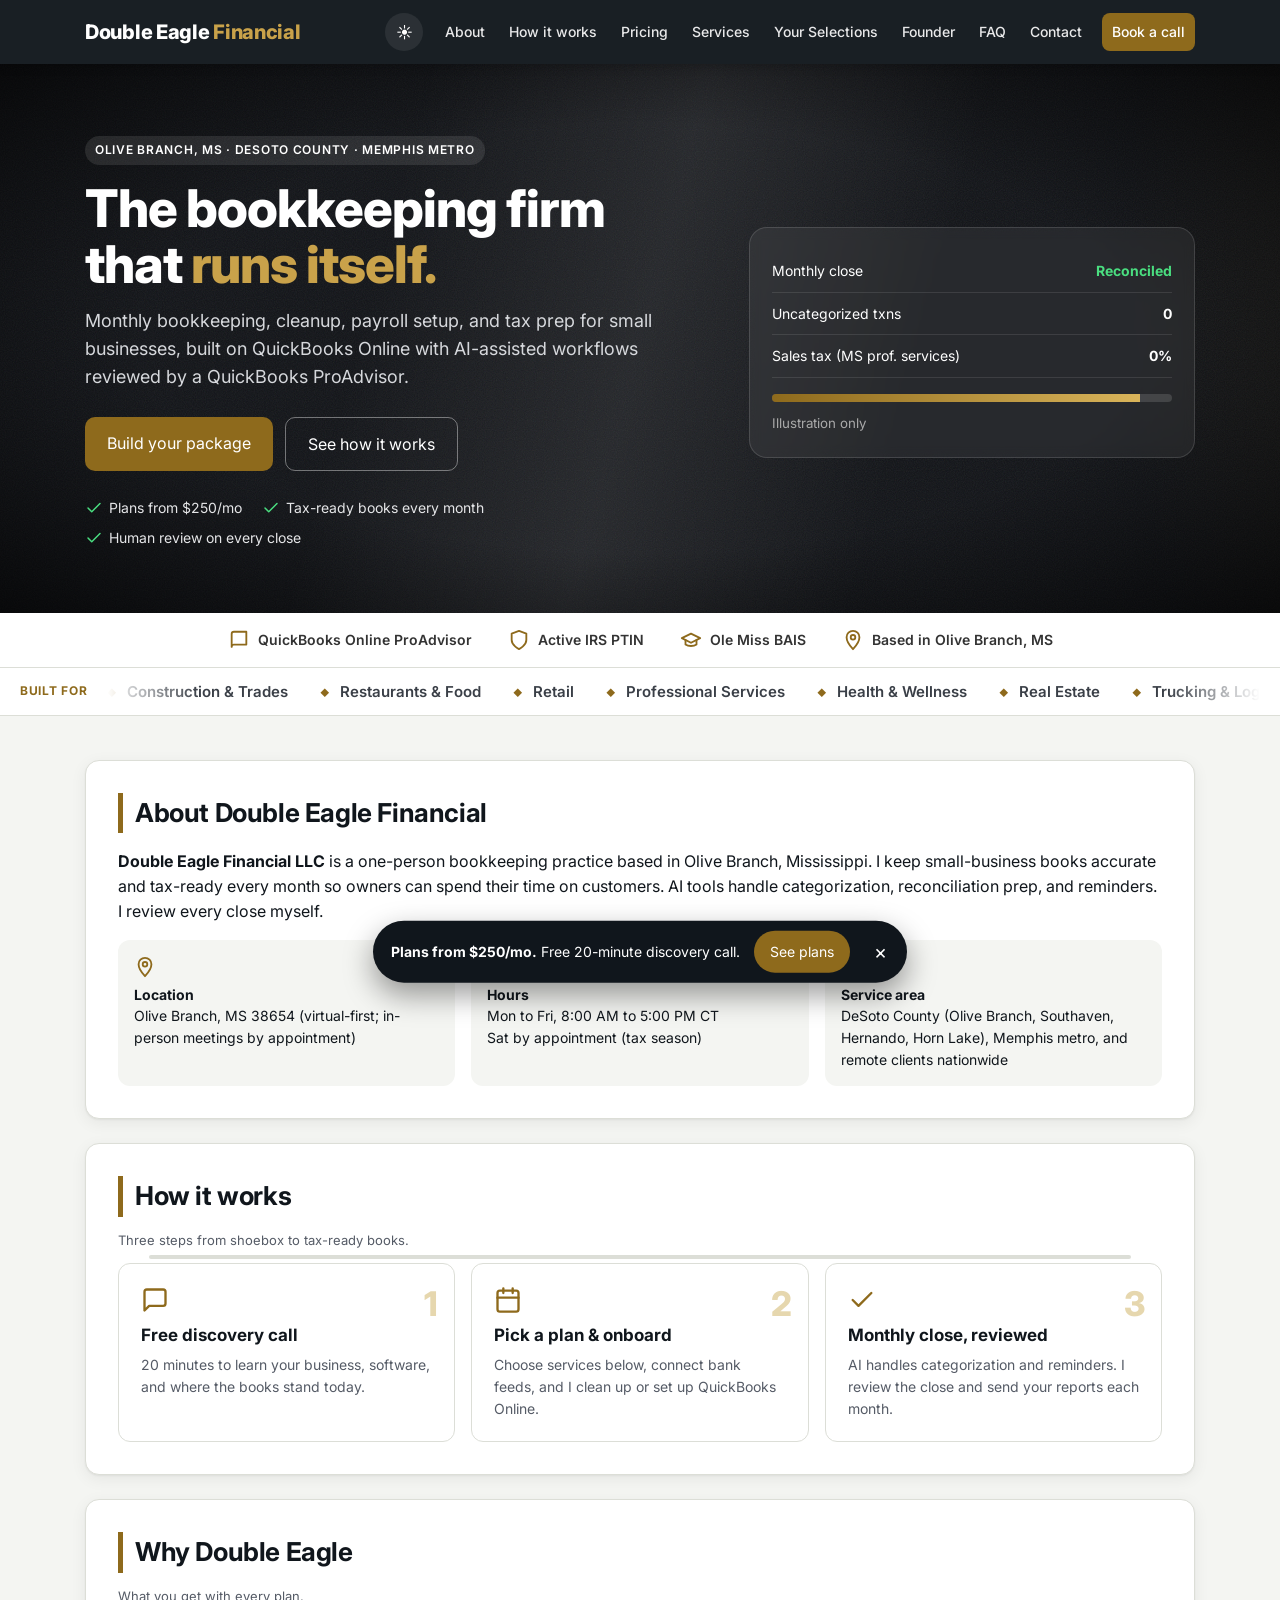
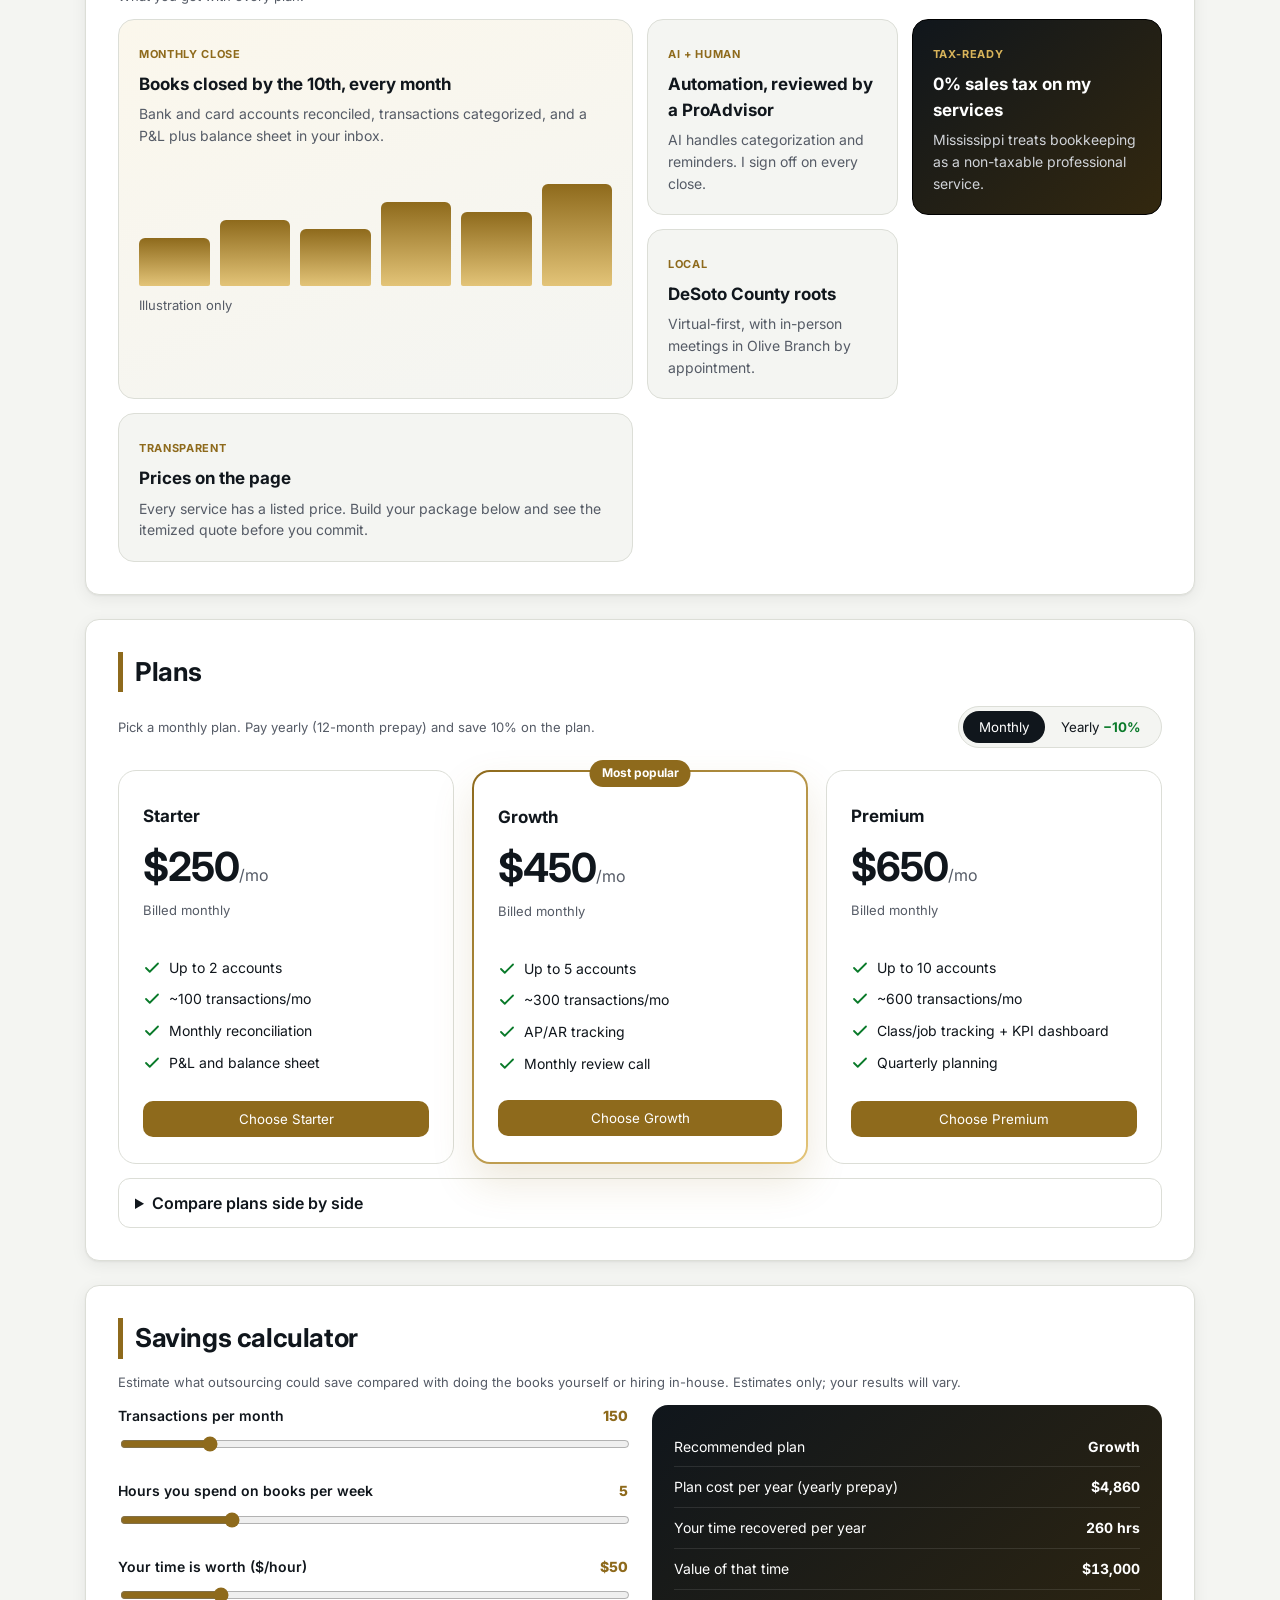
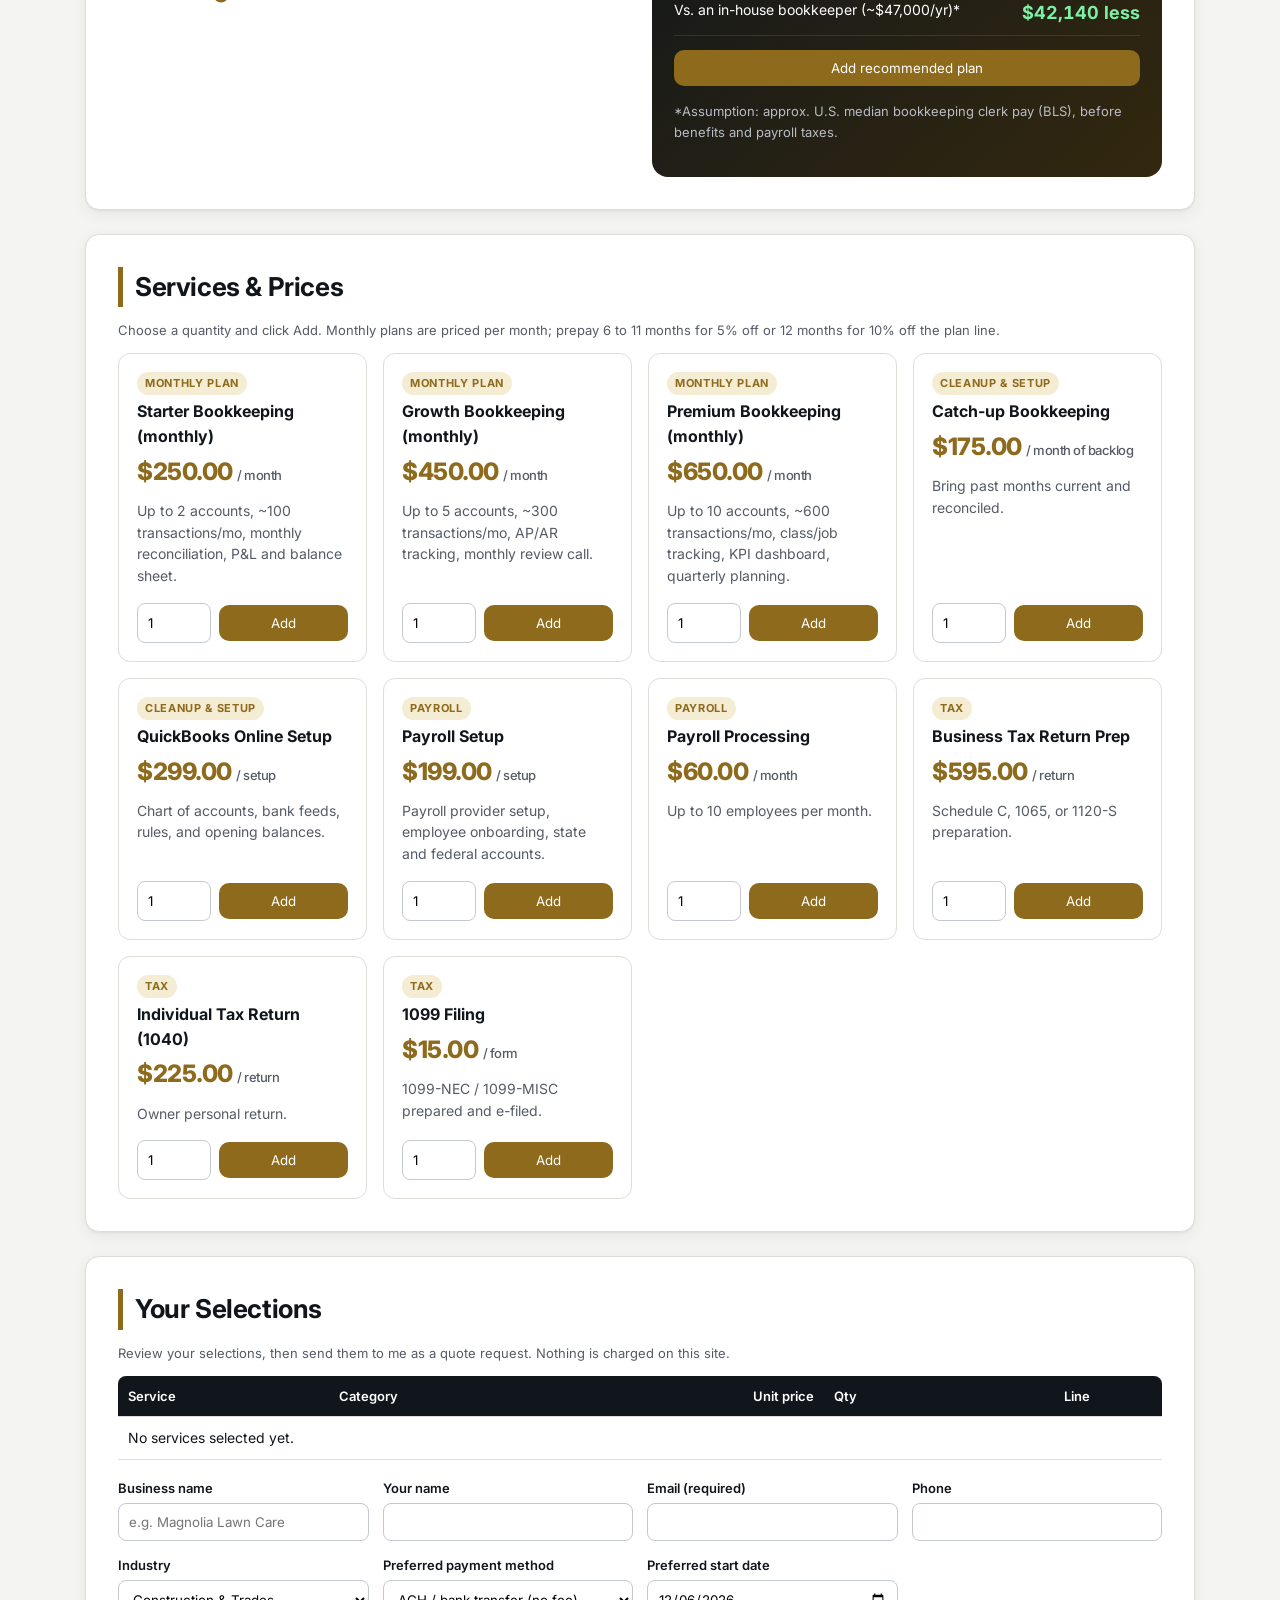
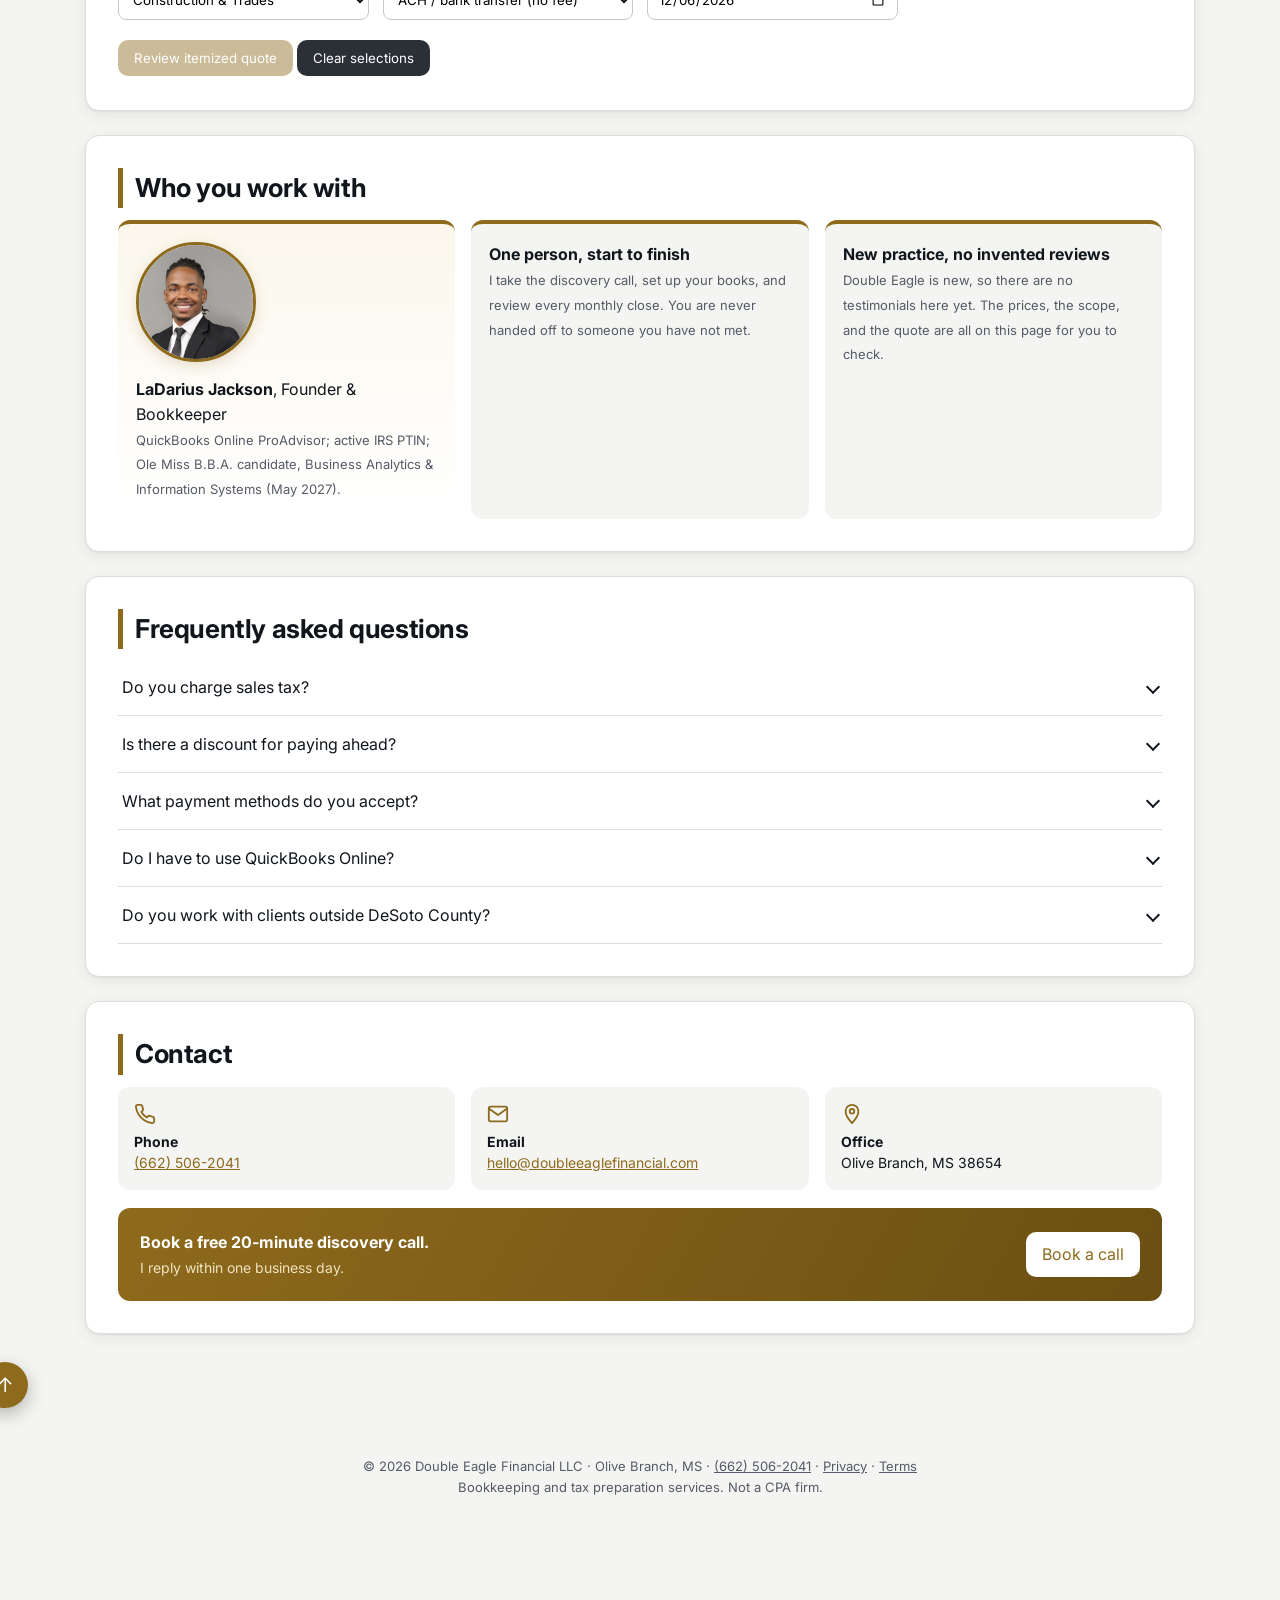
==== index.html @ b5a6912f "Replace homepage with the class-project design, made production-ready Uses the layout, graphics and " ====
<!DOCTYPE html><html lang="en"><head><meta charset="utf-8"><meta name="viewport" content="width=device-width,initial-scale=1">
<title>Double Eagle Financial LLC | Bookkeeping in Olive Branch, MS</title>
<meta name="description" content="Monthly bookkeeping, cleanup, payroll setup, and tax prep for small businesses in DeSoto County and the Memphis metro. Built on QuickBooks Online, reviewed by a ProAdvisor.">
<meta name="theme-color" content="#10161C">
<link rel="canonical" href="https://www.doubleeaglefinancial.com/">
<meta name="robots" content="index, follow">
<meta property="og:type" content="website"><meta property="og:title" content="Double Eagle Financial LLC | Bookkeeping that runs itself">
<meta property="og:description" content="Bookkeeping, cleanup, payroll setup, and tax prep for small businesses in Olive Branch, MS and the Memphis metro.">
<meta property="og:site_name" content="Double Eagle Financial"><meta property="og:url" content="https://www.doubleeaglefinancial.com/"><meta property="og:image" content="https://www.doubleeaglefinancial.com/assets/img/og-card.svg">
<meta name="twitter:card" content="summary">
<link rel="icon" type="image/svg+xml" href="/assets/img/favicon.svg">
<link rel="preconnect" href="https://fonts.googleapis.com"><link rel="preconnect" href="https://fonts.gstatic.com" crossorigin>
<link href="https://fonts.googleapis.com/css2?family=Inter:wght@400;500;600;700;800&display=swap" rel="stylesheet">
<link rel="stylesheet" href="style.css"><script>try{if(localStorage.getItem("def-theme")==="dark")document.documentElement.dataset.theme="dark"}catch(e){}</script><script src="fx.js"></script>
<script type="application/ld+json">
{"@context":"https://schema.org","@type":"AccountingService","name":"Double Eagle Financial LLC",
"description":"Monthly bookkeeping, cleanup, payroll setup, and tax prep for small businesses in DeSoto County and the Memphis metro.",
"url":"https://www.doubleeaglefinancial.com/","email":"hello@doubleeaglefinancial.com","telephone":"+1-662-506-2041",
"founder":{"@type":"Person","name":"LaDarius Jackson"},
"address":{"@type":"PostalAddress","addressLocality":"Olive Branch","addressRegion":"MS","postalCode":"38654","addressCountry":"US"},
"areaServed":["DeSoto County, MS","Memphis metropolitan area","United States"],
"openingHours":"Mo-Fr 08:00-17:00","priceRange":"$250 to $650 per month"}
</script></head><body>
<a class="skip" href="#main">Skip to content</a>
<header class="site"><div class="wrap hbar"><a class="logo" href="#top">Double Eagle <span>Financial</span></a>
<button class="burger" id="navToggle" aria-label="Open menu" aria-expanded="false" aria-controls="siteNav"><span></span><span></span><span></span></button>
<button class="theme-tg" id="themeToggle" aria-label="Toggle dark mode" title="Toggle dark mode"><span class="sun">☀</span><span class="moon">☾</span></button><nav id="siteNav" aria-label="Main"><a href="#about">About</a><a href="#how">How it works</a><a href="#pricing">Pricing</a><a href="#services">Services</a><a href="#cart">Your Selections</a><a href="#team">Founder</a><a href="#faq">FAQ</a><a href="#contact">Contact</a><a href="https://calendly.com/double-eagle-financial/profit-leak-audit-call" target="_blank" rel="noopener" class="nav-cta">Book a call</a></nav></div></header>
<div class="hero" id="top"><div class="wrap hero-in"><div><span class="eyebrow">Olive Branch, MS · DeSoto County · Memphis metro</span><h1>The bookkeeping firm that <em>runs itself.</em></h1><p>Monthly bookkeeping, cleanup, payroll setup, and tax prep for small businesses, built on QuickBooks Online with AI-assisted workflows reviewed by a QuickBooks ProAdvisor.</p>
<div class="cta-row"><a class="btn btn-lg" href="#services">Build your package</a><a class="btn btn-ghost btn-lg" href="#how">See how it works</a></div>
<ul class="hero-points"><li><svg class="ic" viewBox="0 0 24 24" aria-hidden="true" fill="none" stroke="currentColor" stroke-width="2" stroke-linecap="round" stroke-linejoin="round"><path d="M20 6 9 17l-5-5"/></svg>Plans from $250/mo</li><li><svg class="ic" viewBox="0 0 24 24" aria-hidden="true" fill="none" stroke="currentColor" stroke-width="2" stroke-linecap="round" stroke-linejoin="round"><path d="M20 6 9 17l-5-5"/></svg>Tax-ready books every month</li><li><svg class="ic" viewBox="0 0 24 24" aria-hidden="true" fill="none" stroke="currentColor" stroke-width="2" stroke-linecap="round" stroke-linejoin="round"><path d="M20 6 9 17l-5-5"/></svg>Human review on every close</li></ul></div>
<div class="hero-card" aria-hidden="true"><div class="hc-row"><span>Monthly close</span><b class="okc">Reconciled</b></div><div class="hc-row"><span>Uncategorized txns</span><b>0</b></div><div class="hc-row"><span>Sales tax (MS prof. services)</span><b>0%</b></div><div class="hc-bar"><i></i></div><small>Illustration only</small></div></div></div>
<div class="trust"><div class="wrap trust-in"><span><svg class="ic" viewBox="0 0 24 24" aria-hidden="true" fill="none" stroke="currentColor" stroke-width="2" stroke-linecap="round" stroke-linejoin="round"><path d="M4 19.5A2.5 2.5 0 0 1 6.5 17H20V3H6.5A2.5 2.5 0 0 0 4 5.5z"/></svg>QuickBooks Online ProAdvisor</span><span><svg class="ic" viewBox="0 0 24 24" aria-hidden="true" fill="none" stroke="currentColor" stroke-width="2" stroke-linecap="round" stroke-linejoin="round"><path d="M12 22s8-4 8-10V5l-8-3-8 3v7c0 6 8 10 8 10z"/></svg>Active IRS PTIN</span><span><svg class="ic" viewBox="0 0 24 24" aria-hidden="true" fill="none" stroke="currentColor" stroke-width="2" stroke-linecap="round" stroke-linejoin="round"><path d="M22 10 12 5 2 10l10 5 10-5z"/><path d="M6 12v5c3 2 9 2 12 0v-5"/></svg>Ole Miss BAIS</span><span><svg class="ic" viewBox="0 0 24 24" aria-hidden="true" fill="none" stroke="currentColor" stroke-width="2" stroke-linecap="round" stroke-linejoin="round"><path d="M12 22s7-7.4 7-13a7 7 0 0 0-14 0c0 5.6 7 13 7 13z"/><circle cx="12" cy="9" r="2.5"/></svg>Based in Olive Branch, MS</span></div></div>
<div class="marquee" aria-label="Industries I work with"><div class="mq-label">Built for</div><div class="mq-track"><div class="mq-row"><span>Construction &amp; Trades</span><span>Restaurants &amp; Food</span><span>Retail</span><span>Professional Services</span><span>Health &amp; Wellness</span><span>Real Estate</span><span>Trucking &amp; Logistics</span><span>Lawn &amp; Landscaping</span><span>Salons &amp; Barbers</span><span>Auto Repair</span><span>Churches &amp; Nonprofits</span><span>E-commerce</span></div><div class="mq-row" aria-hidden="true"><span>Construction &amp; Trades</span><span>Restaurants &amp; Food</span><span>Retail</span><span>Professional Services</span><span>Health &amp; Wellness</span><span>Real Estate</span><span>Trucking &amp; Logistics</span><span>Lawn &amp; Landscaping</span><span>Salons &amp; Barbers</span><span>Auto Repair</span><span>Churches &amp; Nonprofits</span><span>E-commerce</span></div></div></div>
<main id="main">
<section id="about"><h2>About Double Eagle Financial</h2>
<p><b>Double Eagle Financial LLC</b> is a one-person bookkeeping practice based in Olive Branch, Mississippi. I keep small-business books accurate and tax-ready every month so owners can spend their time on customers. AI tools handle categorization, reconciliation prep, and reminders. I review every close myself.</p>
<div class="grid"><div class="info"><svg class="ic" viewBox="0 0 24 24" aria-hidden="true" fill="none" stroke="currentColor" stroke-width="2" stroke-linecap="round" stroke-linejoin="round"><path d="M12 22s7-7.4 7-13a7 7 0 0 0-14 0c0 5.6 7 13 7 13z"/><circle cx="12" cy="9" r="2.5"/></svg><b>Location</b><br>Olive Branch, MS 38654 (virtual-first; in-person meetings by appointment)</div><div class="info"><svg class="ic" viewBox="0 0 24 24" aria-hidden="true" fill="none" stroke="currentColor" stroke-width="2" stroke-linecap="round" stroke-linejoin="round"><circle cx="12" cy="12" r="9"/><path d="M12 7v5l3 2"/></svg><b>Hours</b><br>Mon to Fri, 8:00 AM to 5:00 PM CT<br>Sat by appointment (tax season)</div><div class="info"><svg class="ic" viewBox="0 0 24 24" aria-hidden="true" fill="none" stroke="currentColor" stroke-width="2" stroke-linecap="round" stroke-linejoin="round"><path d="M9 4 3 6v14l6-2 6 2 6-2V4l-6 2z"/><path d="M9 4v14M15 6v14"/></svg><b>Service area</b><br>DeSoto County (Olive Branch, Southaven, Hernando, Horn Lake), Memphis metro, and remote clients nationwide</div></div></section>
<section id="how"><h2>How it works</h2><p class="note">Three steps from shoebox to tax-ready books.</p><div class="steps timeline"><div class="tl-line" aria-hidden="true"><i></i></div>
<div class="step"><span class="num">1</span><svg class="ic" viewBox="0 0 24 24" aria-hidden="true" fill="none" stroke="currentColor" stroke-width="2" stroke-linecap="round" stroke-linejoin="round"><path d="M21 15a2 2 0 0 1-2 2H7l-4 4V5a2 2 0 0 1 2-2h14a2 2 0 0 1 2 2z"/></svg><h3>Free discovery call</h3><p>20 minutes to learn your business, software, and where the books stand today.</p></div>
<div class="step"><span class="num">2</span><svg class="ic" viewBox="0 0 24 24" aria-hidden="true" fill="none" stroke="currentColor" stroke-width="2" stroke-linecap="round" stroke-linejoin="round"><rect x="3" y="4" width="18" height="18" rx="2"/><path d="M16 2v4M8 2v4M3 10h18"/></svg><h3>Pick a plan &amp; onboard</h3><p>Choose services below, connect bank feeds, and I clean up or set up QuickBooks Online.</p></div>
<div class="step"><span class="num">3</span><svg class="ic" viewBox="0 0 24 24" aria-hidden="true" fill="none" stroke="currentColor" stroke-width="2" stroke-linecap="round" stroke-linejoin="round"><path d="M20 6 9 17l-5-5"/></svg><h3>Monthly close, reviewed</h3><p>AI handles categorization and reminders. I review the close and send your reports each month.</p></div></div></section>
<section id="why"><h2>Why Double Eagle</h2><p class="note">What you get with every plan.</p><div class="bento">
<div class="bx bx-big"><span class="bx-k">Monthly close</span><h3>Books closed by the 10th, every month</h3><p>Bank and card accounts reconciled, transactions categorized, and a P&amp;L plus balance sheet in your inbox.</p><div class="mini-chart" aria-hidden="true"><i style="--h:40%"></i><i style="--h:55%"></i><i style="--h:48%"></i><i style="--h:70%"></i><i style="--h:62%"></i><i style="--h:85%"></i></div><small class="note">Illustration only</small></div>
<div class="bx"><span class="bx-k">AI + human</span><h3>Automation, reviewed by a ProAdvisor</h3><p>AI handles categorization and reminders. I sign off on every close.</p></div>
<div class="bx bx-dark"><span class="bx-k">Tax-ready</span><h3>0% sales tax on my services</h3><p>Mississippi treats bookkeeping as a non-taxable professional service.</p></div>
<div class="bx"><span class="bx-k">Local</span><h3>DeSoto County roots</h3><p>Virtual-first, with in-person meetings in Olive Branch by appointment.</p></div>
<div class="bx bx-wide"><span class="bx-k">Transparent</span><h3>Prices on the page</h3><p>Every service has a listed price. Build your package below and see the itemized quote before you commit.</p></div></div></section>
<section id="pricing"><h2>Plans</h2><div class="pr-head"><p class="note">Pick a monthly plan. Pay yearly (12-month prepay) and save 10% on the plan.</p>
<div class="toggle" role="group" aria-label="Billing period"><button type="button" class="tg on" data-bill="m" aria-pressed="true">Monthly</button><button type="button" class="tg" data-bill="y" aria-pressed="false">Yearly <em>−10%</em></button></div></div>
<div class="plans">
<div class="plan"><h3>Starter</h3><div class="pp" data-m="250"><b>$250</b><span>/mo</span></div><p class="py note">Billed monthly</p><ul><li><svg class="ic" viewBox="0 0 24 24" aria-hidden="true" fill="none" stroke="currentColor" stroke-width="2.4" stroke-linecap="round" stroke-linejoin="round"><path d="M20 6 9 17l-5-5"/></svg>Up to 2 accounts</li><li><svg class="ic" viewBox="0 0 24 24" aria-hidden="true" fill="none" stroke="currentColor" stroke-width="2.4" stroke-linecap="round" stroke-linejoin="round"><path d="M20 6 9 17l-5-5"/></svg>~100 transactions/mo</li><li><svg class="ic" viewBox="0 0 24 24" aria-hidden="true" fill="none" stroke="currentColor" stroke-width="2.4" stroke-linecap="round" stroke-linejoin="round"><path d="M20 6 9 17l-5-5"/></svg>Monthly reconciliation</li><li><svg class="ic" viewBox="0 0 24 24" aria-hidden="true" fill="none" stroke="currentColor" stroke-width="2.4" stroke-linecap="round" stroke-linejoin="round"><path d="M20 6 9 17l-5-5"/></svg>P&amp;L and balance sheet</li></ul><button type="button" class="pick" data-plan="PLAN-STR">Choose Starter</button></div>
<div class="plan pop"><span class="badge">Most popular</span><h3>Growth</h3><div class="pp" data-m="450"><b>$450</b><span>/mo</span></div><p class="py note">Billed monthly</p><ul><li><svg class="ic" viewBox="0 0 24 24" aria-hidden="true" fill="none" stroke="currentColor" stroke-width="2.4" stroke-linecap="round" stroke-linejoin="round"><path d="M20 6 9 17l-5-5"/></svg>Up to 5 accounts</li><li><svg class="ic" viewBox="0 0 24 24" aria-hidden="true" fill="none" stroke="currentColor" stroke-width="2.4" stroke-linecap="round" stroke-linejoin="round"><path d="M20 6 9 17l-5-5"/></svg>~300 transactions/mo</li><li><svg class="ic" viewBox="0 0 24 24" aria-hidden="true" fill="none" stroke="currentColor" stroke-width="2.4" stroke-linecap="round" stroke-linejoin="round"><path d="M20 6 9 17l-5-5"/></svg>AP/AR tracking</li><li><svg class="ic" viewBox="0 0 24 24" aria-hidden="true" fill="none" stroke="currentColor" stroke-width="2.4" stroke-linecap="round" stroke-linejoin="round"><path d="M20 6 9 17l-5-5"/></svg>Monthly review call</li></ul><button type="button" class="pick" data-plan="PLAN-GRW">Choose Growth</button></div>
<div class="plan"><h3>Premium</h3><div class="pp" data-m="650"><b>$650</b><span>/mo</span></div><p class="py note">Billed monthly</p><ul><li><svg class="ic" viewBox="0 0 24 24" aria-hidden="true" fill="none" stroke="currentColor" stroke-width="2.4" stroke-linecap="round" stroke-linejoin="round"><path d="M20 6 9 17l-5-5"/></svg>Up to 10 accounts</li><li><svg class="ic" viewBox="0 0 24 24" aria-hidden="true" fill="none" stroke="currentColor" stroke-width="2.4" stroke-linecap="round" stroke-linejoin="round"><path d="M20 6 9 17l-5-5"/></svg>~600 transactions/mo</li><li><svg class="ic" viewBox="0 0 24 24" aria-hidden="true" fill="none" stroke="currentColor" stroke-width="2.4" stroke-linecap="round" stroke-linejoin="round"><path d="M20 6 9 17l-5-5"/></svg>Class/job tracking + KPI dashboard</li><li><svg class="ic" viewBox="0 0 24 24" aria-hidden="true" fill="none" stroke="currentColor" stroke-width="2.4" stroke-linecap="round" stroke-linejoin="round"><path d="M20 6 9 17l-5-5"/></svg>Quarterly planning</li></ul><button type="button" class="pick" data-plan="PLAN-PRM">Choose Premium</button></div></div>
<p class="note" id="pickMsg" role="status" aria-live="polite"></p>
<details class="compare"><summary>Compare plans side by side</summary><div class="tbl-wrap"><table><thead><tr><th>Feature</th><th>Starter</th><th>Growth</th><th>Premium</th></tr></thead><tbody>
<tr><td>Bank/card accounts</td><td>2</td><td>5</td><td>10</td></tr><tr><td>Transactions / month</td><td>~100</td><td>~300</td><td>~600</td></tr>
<tr><td>Monthly reconciliation</td><td>✓</td><td>✓</td><td>✓</td></tr><tr><td>P&amp;L and balance sheet</td><td>✓</td><td>✓</td><td>✓</td></tr>
<tr><td>AP/AR tracking</td><td>No</td><td>✓</td><td>✓</td></tr><tr><td>Review call</td><td>No</td><td>Monthly</td><td>Monthly</td></tr>
<tr><td>Class/job tracking</td><td>No</td><td>No</td><td>✓</td></tr><tr><td>KPI dashboard &amp; quarterly planning</td><td>No</td><td>No</td><td>✓</td></tr>
<tr><td>Price (monthly / yearly prepay)</td><td>$250 / $2,700</td><td>$450 / $4,860</td><td>$650 / $7,020</td></tr></tbody></table></div></details></section>
<section id="calc"><h2>Savings calculator</h2><p class="note">Estimate what outsourcing could save compared with doing the books yourself or hiring in-house. Estimates only; your results will vary.</p>
<div class="calc"><div class="calc-in">
<label>Transactions per month <output id="cTxO">150</output><input type="range" id="cTx" min="20" max="800" step="10" value="150"></label>
<label>Hours you spend on books per week <output id="cHrO">5</output><input type="range" id="cHr" min="1" max="20" value="5"></label>
<label>Your time is worth ($/hour) <output id="cRateO">$50</output><input type="range" id="cRate" min="15" max="200" step="5" value="50"></label></div>
<div class="calc-out"><div><span>Recommended plan</span><b id="cPlan">Growth</b></div><div><span>Plan cost per year (yearly prepay)</span><b id="cCost">$4,860</b></div><div><span>Your time recovered per year</span><b id="cTime">260 hrs</b></div><div><span>Value of that time</span><b id="cVal">$13,000</b></div><div class="hl"><span>Vs. an in-house bookkeeper (~$47,000/yr)*</span><b id="cSave">$42,140 less</b></div>
<button type="button" id="cAdd">Add recommended plan</button><p class="note">*Assumption: approx. U.S. median bookkeeping clerk pay (BLS), before benefits and payroll taxes.</p></div></div></section>
<section id="services"><h2>Services &amp; Prices</h2><p class="note">Choose a quantity and click Add. Monthly plans are priced per month; prepay 6 to 11 months for 5% off or 12 months for 10% off the plan line.</p><div class="grid" id="cards"></div></section>
<section id="cart"><h2>Your Selections</h2><p class="note">Review your selections, then send them to me as a quote request. Nothing is charged on this site.</p>
<table id="cartTable"><thead><tr><th>Service</th><th>Category</th><th class="n">Unit price</th><th>Qty</th><th class="n">Line</th><th></th></tr></thead><tbody></tbody></table>
<div class="form"><label>Business name<input id="custName" autocomplete="organization" placeholder="e.g. Magnolia Lawn Care"></label>
<label>Your name<input id="contactName" autocomplete="name"></label>
<label>Email (required)<input id="contactEmail" type="email" autocomplete="email" required></label>
<label>Phone<input id="contactPhone" type="tel" autocomplete="tel"></label>
<label>Industry<select id="industry"><option>Construction &amp; Trades</option><option>Restaurant &amp; Food</option><option>Retail</option><option>Professional Services</option><option>Health &amp; Wellness</option><option>Real Estate</option><option>Trucking &amp; Logistics</option></select></label>
<label>Preferred payment method<select id="payment"><option value="ACH">ACH / bank transfer (no fee)</option><option value="Card">Credit/debit card (+3% fee)</option></select></label>
<label>Preferred start date<input type="date" id="txnDate"></label>
<input type="text" id="companyWebsite" name="company_website" tabindex="-1" autocomplete="off" aria-hidden="true" style="position:absolute;left:-9999px;width:1px;height:1px;opacity:0"></div>
<button id="review">Review itemized quote</button> <button class="sec" id="clearCart">Clear selections</button> <span id="msg" class="ok"></span></section>
<section id="bill"><h2>Itemized Quote</h2><div id="billBody"></div>
<p class="note"><b>Assumptions:</b> Sales tax is 0% because accounting, bookkeeping, payroll, and tax services are non-taxable professional services in Mississippi (35 Miss. Code R. 4-05-06-202). Prepay discount applies only to monthly plan lines (5% for 6 to 11 months, 10% for 12 months). Card payments carry a 3% processing fee on the post-discount amount; ACH has no fee. This is an estimate. The final price is confirmed in your engagement letter after the discovery call.</p>
<p class="note">Sending this shares your selections and contact details with me so I can reply. See the <a href="/privacy.html">privacy policy</a>.</p>
<button id="print">Print / Save as PDF</button> <button id="complete">Send quote request</button> <button class="sec" id="edit">Back to edit</button> <span id="sendMsg" class="ok" role="status" aria-live="polite"></span></section>
<section id="team"><h2>Who you work with</h2><div class="staff">
<div class="founder"><img src="/assets/img/founder.jpg" alt="LaDarius Jackson headshot" class="headshot" width="120" height="120"><br><b>LaDarius Jackson</b>, Founder &amp; Bookkeeper<br><span class="note">QuickBooks Online ProAdvisor; active IRS PTIN; Ole Miss B.B.A. candidate, Business Analytics &amp; Information Systems (May 2027).</span></div>
<div><b>One person, start to finish</b><br><span class="note">I take the discovery call, set up your books, and review every monthly close. You are never handed off to someone you have not met.</span></div>
<div><b>New practice, no invented reviews</b><br><span class="note">Double Eagle is new, so there are no testimonials here yet. The prices, the scope, and the quote are all on this page for you to check.</span></div></div></section>
<section id="faq"><h2>Frequently asked questions</h2><div class="faq"><div class="faq-item"><h3><button class="faq-q" aria-expanded="false" aria-controls="fa0">Do you charge sales tax?<span class="chev" aria-hidden="true"></span></button></h3><div class="faq-a" id="fa0" hidden><p>No. Accounting, bookkeeping, payroll, and tax services are non-taxable professional services in Mississippi (35 Miss. Code R. 4-05-06-202).</p></div></div><div class="faq-item"><h3><button class="faq-q" aria-expanded="false" aria-controls="fa1">Is there a discount for paying ahead?<span class="chev" aria-hidden="true"></span></button></h3><div class="faq-a" id="fa1" hidden><p>Yes. Prepay 6 to 11 months of a monthly plan for 5% off, or 12 months for 10% off the plan line.</p></div></div><div class="faq-item"><h3><button class="faq-q" aria-expanded="false" aria-controls="fa2">What payment methods do you accept?<span class="chev" aria-hidden="true"></span></button></h3><div class="faq-a" id="fa2" hidden><p>ACH / bank transfer with no fee, or credit/debit card with a 3% processing fee on the post-discount amount.</p></div></div><div class="faq-item"><h3><button class="faq-q" aria-expanded="false" aria-controls="fa3">Do I have to use QuickBooks Online?<span class="chev" aria-hidden="true"></span></button></h3><div class="faq-a" id="fa3" hidden><p>I build on QuickBooks Online. If you use something else, the setup service can migrate you.</p></div></div><div class="faq-item"><h3><button class="faq-q" aria-expanded="false" aria-controls="fa4">Do you work with clients outside DeSoto County?<span class="chev" aria-hidden="true"></span></button></h3><div class="faq-a" id="fa4" hidden><p>Yes. I am virtual-first and work with the Memphis metro and remote clients nationwide. In-person meetings are by appointment.</p></div></div></div></section>
<section id="contact"><h2>Contact</h2><div class="grid contact-grid"><div class="info"><svg class="ic" viewBox="0 0 24 24" aria-hidden="true" fill="none" stroke="currentColor" stroke-width="2" stroke-linecap="round" stroke-linejoin="round"><path d="M22 16.9v3a2 2 0 0 1-2.2 2 19.8 19.8 0 0 1-8.6-3.1 19.5 19.5 0 0 1-6-6A19.8 19.8 0 0 1 2.1 4.2 2 2 0 0 1 4.1 2h3a2 2 0 0 1 2 1.7c.1.9.4 1.8.7 2.7a2 2 0 0 1-.5 2.1L8 9.8a16 16 0 0 0 6 6l1.3-1.3a2 2 0 0 1 2.1-.4c.9.3 1.8.6 2.7.7a2 2 0 0 1 1.7 2z"/></svg><b>Phone</b><br><a href="tel:+16625062041">(662) 506-2041</a></div><div class="info"><svg class="ic" viewBox="0 0 24 24" aria-hidden="true" fill="none" stroke="currentColor" stroke-width="2" stroke-linecap="round" stroke-linejoin="round"><rect x="2" y="4" width="20" height="16" rx="2"/><path d="m22 6-10 7L2 6"/></svg><b>Email</b><br><a href="mailto:hello@doubleeaglefinancial.com">hello@doubleeaglefinancial.com</a></div><div class="info"><svg class="ic" viewBox="0 0 24 24" aria-hidden="true" fill="none" stroke="currentColor" stroke-width="2" stroke-linecap="round" stroke-linejoin="round"><path d="M12 22s7-7.4 7-13a7 7 0 0 0-14 0c0 5.6 7 13 7 13z"/><circle cx="12" cy="9" r="2.5"/></svg><b>Office</b><br>Olive Branch, MS 38654</div></div><div class="cta-band"><div><b>Book a free 20-minute discovery call.</b><br><span>I reply within one business day.</span></div><a class="btn btn-light" href="https://calendly.com/double-eagle-financial/profit-leak-audit-call" target="_blank" rel="noopener">Book a call</a></div></section>
</main><div class="sticky-cta" id="stickyCta" hidden><span><b>Plans from $250/mo.</b> Free 20-minute discovery call.</span><a class="btn" href="#pricing">See plans</a><button type="button" class="x" id="ctaClose" aria-label="Dismiss">×</button></div>
<button id="toTop" class="to-top" aria-label="Back to top">↑</button>
<footer>© 2026 Double Eagle Financial LLC · Olive Branch, MS · <a href="tel:+16625062041">(662) 506-2041</a> · <a href="/privacy.html">Privacy</a> · <a href="/terms.html">Terms</a><br>Bookkeeping and tax preparation services. Not a CPA firm.</footer>
<script src="catalog.js"></script><script src="app.js"></script><script src="ui.js"></script><script src="v3.js"></script></body></html>
---- style.css ----
:root{--red:#8E6A1C;--red-d:#765616;--ink:#10161C;--mut:#555b66;--bg:#F4F5F2;--line:#DCDED7;--r:14px;--sh:0 1px 2px #0000000d,0 4px 16px #00000010}
*{box-sizing:border-box}html{scroll-behavior:smooth;scroll-padding-top:80px}
body{margin:0;font-family:Inter,"Segoe UI",Arial,sans-serif;color:var(--ink);background:var(--bg);line-height:1.55;-webkit-font-smoothing:antialiased}
img{max-width:100%}a{color:var(--red)}
.wrap{max-width:1150px;margin:auto;padding:0 20px}
.skip{position:absolute;left:-999px;top:0;background:#fff;color:var(--ink);padding:8px 12px;z-index:100}.skip:focus{left:8px}
:focus-visible{outline:3px solid #ffb703;outline-offset:2px}
.banner{background:#fff3cd;border-bottom:1px solid #e0c96a;padding:7px 20px;font-size:13px;text-align:center;color:#4a3b00}
header.site{position:sticky;top:0;z-index:50;background:rgba(16,22,28,.96);backdrop-filter:blur(8px);color:#fff;box-shadow:0 2px 10px #0003}
.hbar{display:flex;align-items:center;justify-content:space-between;height:64px;gap:12px}
.logo{font-weight:800;font-size:20px;color:#fff;text-decoration:none;letter-spacing:-.3px}.logo span{color:#C9A24A}.logo small{font-weight:500;font-size:13px;color:#bbb;margin-left:6px}
nav{display:flex;align-items:center;gap:4px}nav a{color:#e9e9ea;text-decoration:none;font-size:14px;font-weight:500;padding:8px 10px;border-radius:8px}nav a:hover{background:#ffffff14;color:#fff}
nav a.nav-cta{background:var(--red);color:#fff;margin-left:6px}nav a.nav-cta:hover{background:var(--red-d)}
.burger{display:none;background:none;border:0;padding:10px;cursor:pointer}.burger span{display:block;width:22px;height:2px;background:#fff;margin:5px 0;border-radius:2px}
.hero{background:radial-gradient(circle at 85% 20%,#8E6A1C55,transparent 45%),linear-gradient(120deg,#111317 50%,#4A3A12);color:#fff;padding:72px 0 64px}
.hero-in{display:grid;grid-template-columns:1.4fr 1fr;gap:40px;align-items:center}
.eyebrow{display:inline-block;font-size:12px;font-weight:600;letter-spacing:.06em;text-transform:uppercase;background:#ffffff1a;padding:5px 10px;border-radius:999px;margin-bottom:16px}
.hero h1{margin:0 0 14px;font-size:clamp(32px,5vw,52px);line-height:1.08;letter-spacing:-1px;font-weight:800}.hero h1 em{font-style:normal;color:#C9A24A}
.hero p{font-size:18px;color:#d6d8dc;max-width:600px;margin:0 0 24px}
.cta-row{display:flex;gap:12px;flex-wrap:wrap}
.hero-points{list-style:none;padding:0;margin:24px 0 0;display:flex;flex-wrap:wrap;gap:8px 20px;font-size:14px;color:#e5e6e8}.hero-points li{display:flex;align-items:center;gap:6px}.hero-points .ic{color:#4ade80;width:18px;height:18px}
.hero-card{background:#ffffff10;border:1px solid #ffffff22;border-radius:18px;padding:22px;backdrop-filter:blur(6px)}
.hc-row{display:flex;justify-content:space-between;padding:10px 0;border-bottom:1px solid #ffffff1a;font-size:14px}.okc{color:#4ade80}
.hc-bar{height:8px;background:#ffffff22;border-radius:9px;margin:16px 0 8px;overflow:hidden}.hc-bar i{display:block;height:100%;width:92%;background:linear-gradient(90deg,var(--red),#D9B45A)}.hero-card small{color:#aaa}
.trust{background:#fff;border-bottom:1px solid var(--line)}
.trust-in{display:flex;justify-content:center;flex-wrap:wrap;gap:12px 36px;padding:16px 20px;font-size:14px;font-weight:600;color:#333}.trust-in span{display:flex;align-items:center;gap:8px}.trust-in .ic{color:var(--red)}
.ic{width:22px;height:22px;flex:none;vertical-align:middle}
main{max-width:1150px;margin:auto;padding:20px}
section{background:#fff;border-radius:var(--r);padding:32px;margin:24px 0;box-shadow:var(--sh);border:1px solid var(--line)}
h2{margin:0 0 12px;font-size:26px;letter-spacing:-.4px;border-left:5px solid var(--red);padding-left:12px}
h3{margin:8px 0 6px;font-size:17px}
.grid{display:grid;grid-template-columns:repeat(auto-fit,minmax(240px,1fr));gap:16px}
.info{background:var(--bg);border-radius:12px;padding:16px;font-size:14px}.info .ic{color:var(--red);display:block;margin-bottom:6px}
.steps{display:grid;grid-template-columns:repeat(auto-fit,minmax(220px,1fr));gap:16px;margin-top:12px}
.step{position:relative;border:1px solid var(--line);border-radius:12px;padding:22px}.step .ic{color:var(--red);width:28px;height:28px}.step p{margin:0;color:var(--mut);font-size:14px}
.step .num{position:absolute;top:14px;right:16px;font-size:34px;font-weight:800;color:#E6D7AE}
.card{border:1px solid var(--line);border-radius:12px;padding:18px;display:flex;flex-direction:column;gap:4px;transition:transform .15s,box-shadow .15s;background:#fff}
.card:hover{transform:translateY(-3px);box-shadow:0 10px 24px #0000001a;border-color:#DCC58A}
.card b{font-size:16px}.card .price{font-size:24px;font-weight:800;color:var(--red);letter-spacing:-.5px}.card .price small{font-size:13px;color:var(--mut);font-weight:500}
.card .cat{font-size:11px;font-weight:700;letter-spacing:.06em;text-transform:uppercase;color:var(--red);background:#F5ECD4;align-self:flex-start;padding:3px 8px;border-radius:999px}
.card p{flex:1;font-size:14px;color:var(--mut);margin:6px 0 12px}.card div{display:flex;gap:8px}.card div button{flex:1}
button,.btn{background:var(--red);color:#fff;border:0;border-radius:10px;padding:10px 16px;cursor:pointer;font:600 14px/1.2 inherit;font-family:inherit;text-decoration:none;display:inline-block;transition:background .15s,transform .1s;margin:2px 0}
button:hover,.btn:hover{background:var(--red-d)}button:active{transform:translateY(1px)}
.btn-lg{padding:14px 22px;font-size:16px}.btn-ghost{background:transparent;border:1.5px solid #ffffff66}.btn-ghost:hover{background:#ffffff14}
.btn-light{background:#fff;color:var(--red)}.btn-light:hover{background:#F7EFD9}
button.sec{background:#2b2f36}button.sec:hover{background:#000}button:disabled{opacity:.45;cursor:not-allowed}
table{width:100%;border-collapse:collapse;font-size:14px}th,td{padding:10px;border-bottom:1px solid var(--line);text-align:left}
th{background:#10161C;color:#fff;font-weight:600;font-size:13px}th:first-child{border-top-left-radius:8px}th:last-child{border-top-right-radius:8px}
tbody tr:hover{background:#fafbfc}td.n,th.n{text-align:right;font-variant-numeric:tabular-nums}
#cart,#bill{overflow-x:auto}
input,select{padding:10px;border:1px solid #c4c9d0;border-radius:8px;font:14px inherit;font-family:inherit;background:#fff}input:focus,select:focus{border-color:var(--red);outline:2px solid #8E6A1C33}
input[type=number]{width:74px}
.form{display:grid;grid-template-columns:repeat(auto-fit,minmax(200px,1fr));gap:14px;margin:18px 0}.form label{font-size:13px;font-weight:600;display:flex;flex-direction:column;gap:5px}
.tot td{font-weight:800;background:#FBF6E9}.note{font-size:13px;color:var(--mut)}.ok{color:#0a7a2a;font-weight:600}
.staff{display:grid;grid-template-columns:repeat(auto-fit,minmax(240px,1fr));gap:16px}.staff>div{border-top:4px solid var(--red);padding:18px;background:var(--bg);border-radius:12px}
.staff .founder{background:linear-gradient(180deg,#FBF7EC,#fff)}
.headshot{width:120px;height:120px;border-radius:50%;object-fit:cover;border:3px solid var(--red);margin-bottom:8px;box-shadow:0 4px 14px #8E6A1C33}
.tag{display:inline-block;font-size:11px;font-weight:600;background:#eceef1;color:#444;padding:2px 7px;border-radius:999px;vertical-align:middle}
.quotes{display:grid;grid-template-columns:repeat(auto-fit,minmax(240px,1fr));gap:16px}
.quote{margin:0;border:1px solid var(--line);border-radius:12px;padding:20px;position:relative}.quote blockquote{margin:0 0 12px;font-size:15px}.quote:before{content:"“";position:absolute;top:-6px;right:14px;font-size:64px;color:#E6D7AE;font-family:Georgia,serif}
.quote figcaption{font-size:13px;color:var(--mut)}
.faq-item{border-bottom:1px solid var(--line)}.faq-item h3{margin:0}
.faq-q{width:100%;background:none;color:var(--ink);text-align:left;padding:16px 4px;font-size:16px;display:flex;justify-content:space-between;align-items:center;border-radius:0}.faq-q:hover{background:none;color:var(--red)}
.chev{width:10px;height:10px;border-right:2px solid currentColor;border-bottom:2px solid currentColor;transform:rotate(45deg);transition:transform .2s;margin-left:12px}.faq-q[aria-expanded=true] .chev{transform:rotate(-135deg)}
.faq-a p{margin:0 4px 16px;color:var(--mut)}
.contact-grid{margin-bottom:18px}
.cta-band{display:flex;justify-content:space-between;align-items:center;gap:16px;flex-wrap:wrap;background:linear-gradient(120deg,var(--red),#6B4F12);color:#fff;border-radius:12px;padding:22px}.cta-band span{color:#F0E3BE;font-size:14px}
.kpis{display:grid;grid-template-columns:repeat(auto-fit,minmax(180px,1fr));gap:14px}.kpis div{background:linear-gradient(140deg,#10161C,#241D0E);color:#d6d8dc;padding:18px;border-radius:12px;font-size:13px}.kpis b{display:block;font-size:26px;color:#D9B45A;margin-top:6px;letter-spacing:-.5px}
.records section>div[style]{margin-top:12px}
.to-top{position:fixed;right:18px;bottom:18px;width:46px;height:46px;border-radius:50%;font-size:20px;padding:0;opacity:0;pointer-events:none;transition:opacity .2s;box-shadow:0 6px 18px #0004;z-index:40}.to-top.show{opacity:1;pointer-events:auto}
footer{text-align:center;font-size:13px;color:var(--mut);padding:28px 20px}
#bill{display:none;border:2px solid var(--red)}
@media (max-width:900px){
 .burger{display:block}
 nav:not(.always){display:none;position:absolute;top:64px;left:0;right:0;background:#10161C;flex-direction:column;align-items:stretch;padding:8px 16px 16px;box-shadow:0 8px 20px #0005}
 nav.open{display:flex}nav:not(.always) a{padding:12px;border-bottom:1px solid #ffffff10}nav a.nav-cta{margin:8px 0 0;text-align:center}
 .hero-in{grid-template-columns:1fr}.hero-card{display:none}.hero{padding:48px 0}
}
@media (max-width:600px){
 section{padding:20px;margin:16px 0}main{padding:12px}h2{font-size:22px}
 .hero p{font-size:16px}.logo small{display:none}
 #cartTable thead{display:none}#cartTable tr{display:grid;grid-template-columns:1fr auto;gap:2px 10px;padding:10px 0;border-bottom:1px solid var(--line)}#cartTable td{border:0;padding:3px 0}
 #cartTable tr.tot{grid-template-columns:1fr auto}
}
@media (prefers-reduced-motion:reduce){html{scroll-behavior:auto}*{transition:none!important}}
@media print{
 @page{margin:14mm}
 body{background:#fff}body *{visibility:hidden}
 header.site,.to-top,.hero,.trust,.banner{display:none!important}
 #bill,#bill *{visibility:visible}
 #bill{display:block!important;position:absolute;left:0;top:0;width:100%;padding:0;box-shadow:none;border:0;font-size:12px}
 #bill button{display:none}#bill th{background:#eee!important;color:#000!important;-webkit-print-color-adjust:exact;print-color-adjust:exact}
 #bill tr{page-break-inside:avoid}#bill h2{border-left:4px solid #8E6A1C}
}

/* ===== Cinematic FX (active only when fx.js adds html.fx) ===== */
.hero{position:relative;overflow:hidden;isolation:isolate}
.fx .hero{background-size:200% 200%;animation:heroPan 18s ease-in-out infinite alternate}
@keyframes heroPan{0%{background-position:0% 50%}100%{background-position:100% 50%}}
.fx .hero:before{content:"";position:absolute;inset:-50%;z-index:-1;background:linear-gradient(105deg,transparent 40%,#ffffff14 50%,transparent 60%);animation:sweep 9s ease-in-out infinite;pointer-events:none}
@keyframes sweep{0%{transform:translateX(-60%)}60%,100%{transform:translateX(60%)}}
.fx .hero:after{content:"";position:absolute;inset:0;z-index:-1;pointer-events:none;background:radial-gradient(ellipse at center,transparent 55%,#000a 100%),url("data:image/svg+xml,%3Csvg xmlns='http://www.w3.org/2000/svg' width='160' height='160'%3E%3Cfilter id='n'%3E%3CfeTurbulence type='fractalNoise' baseFrequency='.9' numOctaves='2' stitchTiles='stitch'/%3E%3C/filter%3E%3Crect width='100%25' height='100%25' filter='url(%23n)' opacity='.09'/%3E%3C/svg%3E");animation:grain 1s steps(4) infinite}
@keyframes grain{0%{background-position:0 0,0 0}25%{background-position:0 0,-40px 20px}50%{background-position:0 0,30px -30px}75%{background-position:0 0,-20px -40px}}
.fx .hero-in>div:first-child>*{animation:fadeUp .8s cubic-bezier(.2,.7,.2,1) both}
.fx .hero-in>div:first-child>*:nth-child(2){animation-delay:.12s}.fx .hero-in>div:first-child>*:nth-child(3){animation-delay:.24s}.fx .hero-in>div:first-child>*:nth-child(4){animation-delay:.36s}.fx .hero-in>div:first-child>*:nth-child(5){animation-delay:.48s}
.fx .hero-card{animation:fadeUp 1s .4s cubic-bezier(.2,.7,.2,1) both;transition:transform .2s ease-out}
.fx .hc-bar i{animation:barGrow 1.6s .6s cubic-bezier(.2,.7,.2,1) both}@keyframes barGrow{from{width:0}}
.fx.fx-intro .hero-in>div:first-child>*{animation-delay:calc(.5s + var(--d,0s))}
@keyframes fadeUp{from{opacity:0;transform:translateY(24px);filter:blur(4px)}to{opacity:1;transform:none;filter:none}}
/* intro letterbox */
.fx-intro body:before,.fx-intro body:after{content:"";position:fixed;left:0;right:0;height:50vh;background:#0b0c0e;z-index:999;pointer-events:none;animation:lbTop 1.1s cubic-bezier(.7,0,.2,1) forwards}
.fx-intro body:before{top:0}.fx-intro body:after{bottom:0;animation-name:lbBot}
@keyframes lbTop{0%,30%{transform:none}100%{transform:translateY(-100%)}}@keyframes lbBot{0%,30%{transform:none}100%{transform:translateY(100%)}}
/* scroll reveal */
.fx .rv{opacity:0;transform:translateY(28px);transition:opacity .7s cubic-bezier(.2,.7,.2,1),transform .7s cubic-bezier(.2,.7,.2,1);transition-delay:calc(var(--i,0) * 70ms)}
.fx .rv.in{opacity:1;transform:none}
.fx .card.rv.in{transition:opacity .7s,transform .25s ease-out,box-shadow .2s;transition-delay:calc(var(--i,0) * 60ms),0s,0s}
.fx .card.tilt{transition:transform .08s linear,box-shadow .2s;box-shadow:0 18px 40px #0000002b}
/* button shine + micro */
.fx button,.fx .btn{position:relative;overflow:hidden}
.fx button:not(.faq-q):after,.fx .btn:after{content:"";position:absolute;top:0;left:-120%;width:60%;height:100%;background:linear-gradient(110deg,transparent,#ffffff55,transparent);transform:skewX(-20deg);transition:left .6s}
.fx button:not(.faq-q):hover:after,.fx .btn:hover:after{left:140%}
.fx button:not(.faq-q):hover,.fx .btn:hover{transform:translateY(-1px);box-shadow:0 6px 16px #8E6A1C40}
.fx .pulse{animation:pulse .5s}@keyframes pulse{0%{box-shadow:0 0 0 0 #8E6A1Caa}100%{box-shadow:0 0 0 14px #8E6A1C00}}
.fx #cartTable.flash tbody{animation:flash .9s}@keyframes flash{0%{background:#F5ECD4}100%{background:transparent}}
.fx-toast{position:fixed;left:50%;bottom:24px;transform:translate(-50%,140%);background:#10161C;color:#fff;padding:12px 18px;border-radius:12px;font-size:14px;font-weight:600;box-shadow:0 10px 30px #0006;border-left:4px solid var(--red);z-index:60;transition:transform .35s cubic-bezier(.2,.8,.2,1.2);max-width:90vw}
.fx-toast.show{transform:translate(-50%,0)}
.fx #bill.reveal{animation:billIn .7s cubic-bezier(.2,.7,.2,1)}.fx #bill.reveal tbody tr{animation:fadeUp .5s both}
.fx #bill.reveal tbody tr:nth-child(n+2){animation-delay:.08s}.fx #bill.reveal tbody tr:nth-child(n+4){animation-delay:.16s}.fx #bill.reveal tbody tr:nth-child(n+6){animation-delay:.24s}.fx #bill.reveal tbody tr:nth-child(n+8){animation-delay:.32s}
@keyframes billIn{from{opacity:.2;transform:translateY(30px) scale(.98)}to{opacity:1;transform:none}}
.fx .faq-a:not([hidden]){animation:fadeUp .35s}
@media (prefers-reduced-motion:reduce){.fx *,.fx *:before,.fx *:after{animation:none!important}.fx .rv{opacity:1;transform:none}}
@media print{.fx *,.fx *:before,.fx *:after{animation:none!important;transition:none!important}.fx .rv{opacity:1!important;transform:none!important}.fx-toast{display:none!important}.fx #bill.reveal{clip-path:none!important}.fx button:after{display:none}}

/* ===== v3 features ===== */
.marquee{background:#fff;border-bottom:1px solid var(--line);display:flex;align-items:center;gap:20px;padding:12px 20px;overflow:hidden}
.mq-label{flex:none;font-size:12px;font-weight:700;text-transform:uppercase;letter-spacing:.06em;color:var(--red)}
.mq-track{display:flex;overflow:hidden;flex:1;-webkit-mask-image:linear-gradient(90deg,transparent,#000 8%,#000 92%,transparent);mask-image:linear-gradient(90deg,transparent,#000 8%,#000 92%,transparent)}
.mq-row{display:flex;flex:none;gap:32px;padding-right:32px;white-space:nowrap}.mq-row span{font-weight:600;color:#3a3f47;font-size:15px}.mq-row span:before{content:"◆";color:var(--red);font-size:9px;margin-right:10px;vertical-align:middle}
.mq-row[aria-hidden]{display:none}
.fx .mq-row[aria-hidden]{display:flex}.fx .mq-row{animation:mq 38s linear infinite}.fx .marquee:hover .mq-row{animation-play-state:paused}
@keyframes mq{to{transform:translateX(-100%)}}
.bento{display:grid;grid-template-columns:repeat(4,1fr);gap:14px;margin-top:10px}
.bx{background:var(--bg);border:1px solid var(--line);border-radius:16px;padding:20px;transition:transform .2s,box-shadow .2s}.bx:hover{transform:translateY(-3px);box-shadow:0 12px 28px #0000001a}
.bx h3{margin:6px 0}.bx p{margin:0;color:var(--mut);font-size:14px}.bx-k{font-size:11px;font-weight:700;text-transform:uppercase;letter-spacing:.06em;color:var(--red)}
.bx-big{grid-column:span 2;grid-row:span 2;background:linear-gradient(160deg,#FBF7EC,var(--bg))}.bx-wide{grid-column:span 2}
.bx-dark{background:linear-gradient(140deg,#10161C,#33280F);color:#fff;border-color:#000}.bx-dark p{color:#d0d3d8}.bx-dark .bx-k{color:#D9B45A}
.mini-chart{display:flex;align-items:flex-end;gap:10px;height:120px;margin:20px 0 6px}.mini-chart i{flex:1;height:var(--h);background:linear-gradient(180deg,var(--red),#E3C478);border-radius:6px 6px 2px 2px}
.fx .bx-big.in .mini-chart i{animation:barUp 1s cubic-bezier(.2,.7,.2,1) both}.fx .mini-chart i:nth-child(n){animation-delay:calc(var(--h) * .006s)}
@keyframes barUp{from{height:0}}
.pr-head{display:flex;justify-content:space-between;align-items:center;flex-wrap:wrap;gap:12px}
.toggle{display:inline-flex;background:var(--bg);border:1px solid var(--line);border-radius:999px;padding:4px}
.toggle .tg{background:none;color:var(--ink);border-radius:999px;padding:8px 16px;margin:0}.toggle .tg.on{background:var(--ink);color:#fff}.toggle .tg em{font-style:normal;color:#0a7a2a;font-weight:700}.toggle .tg.on em{color:#7ef0a6}
.plans{display:grid;grid-template-columns:repeat(auto-fit,minmax(240px,1fr));gap:18px;margin:20px 0 8px;align-items:stretch}
.plan{position:relative;border:1px solid var(--line);border-radius:18px;padding:24px;display:flex;flex-direction:column;background:#fff}
.plan ul{list-style:none;padding:0;margin:14px 0 18px;flex:1}.plan li{display:flex;gap:8px;align-items:center;font-size:14px;padding:5px 0}.plan li .ic{color:#0a7a2a;width:18px;height:18px}
.pp b{font-size:40px;letter-spacing:-1px}.pp span{color:var(--mut)}.py{margin:2px 0;min-height:36px}
.plan.pop{border:2px solid transparent;background:linear-gradient(#fff,#fff) padding-box,linear-gradient(135deg,var(--red),#E3C478,#6B4F12,var(--red)) border-box;background-size:100% 100%,300% 300%;box-shadow:0 18px 40px #8E6A1C26}
.fx .plan.pop{animation:gborder 6s linear infinite}@keyframes gborder{to{background-position:0 0,300% 0}}
.badge{position:absolute;top:-12px;left:50%;transform:translateX(-50%);background:var(--red);color:#fff;font-size:12px;font-weight:700;padding:4px 12px;border-radius:999px;white-space:nowrap}
.compare{margin-top:14px;border:1px solid var(--line);border-radius:12px;padding:12px 16px}.compare summary{cursor:pointer;font-weight:600}.tbl-wrap{overflow-x:auto;margin-top:12px}
.compare td:not(:first-child),.compare th:not(:first-child){text-align:center}
.calc{display:grid;grid-template-columns:1fr 1fr;gap:24px;margin-top:12px}
.calc-in label{display:block;font-weight:600;font-size:14px;margin-bottom:22px}.calc-in output{float:right;color:var(--red);font-weight:800}
.calc-in input[type=range]{width:100%;margin-top:10px;accent-color:var(--red);padding:0;border:0}
.calc-out{background:linear-gradient(140deg,#10161C,#33280F);color:#fff;border-radius:16px;padding:22px}
.calc-out>div{display:flex;justify-content:space-between;gap:10px;padding:9px 0;border-bottom:1px solid #ffffff1a;font-size:14px}.calc-out>div b{font-variant-numeric:tabular-nums}
.calc-out .hl b{color:#7ef0a6;font-size:18px}.calc-out .note{color:#b8bcc3}.calc-out button{margin-top:14px;width:100%}
.timeline{position:relative}.tl-line{position:absolute;left:3%;right:3%;top:-8px;height:4px;background:var(--line);border-radius:4px;overflow:hidden;grid-column:1/-1}
.tl-line i{display:block;height:100%;background:linear-gradient(90deg,var(--red),#E3C478);transform-origin:left;transform:scaleX(1)}
.sticky-cta{position:fixed;left:50%;bottom:16px;transform:translate(-50%,160%);display:flex;align-items:center;gap:14px;background:#10161C;color:#fff;padding:10px 10px 10px 18px;border-radius:999px;box-shadow:0 12px 30px #0006;z-index:45;transition:transform .35s;font-size:14px;max-width:calc(100vw - 24px)}
.sticky-cta.show{transform:translate(-50%,0)}.sticky-cta .btn{border-radius:999px;margin:0;white-space:nowrap}.sticky-cta .x{background:none;padding:6px 10px;font-size:20px;margin:0}.sticky-cta .x:after{display:none}
.theme-tg{background:#ffffff14;border-radius:999px;width:38px;height:38px;padding:0;margin:0 0 0 auto;font-size:16px;flex:none}.theme-tg .moon{display:none}
[data-theme=dark] .theme-tg .sun{display:none}[data-theme=dark] .theme-tg .moon{display:inline}
/* dark theme */
[data-theme=dark]{--ink:#eceef1;--mut:#a3a9b3;--bg:#0C1116;--line:#262a31;color-scheme:dark}
[data-theme=dark] section,[data-theme=dark] .trust,[data-theme=dark] .marquee,[data-theme=dark] .card,[data-theme=dark] .plan,[data-theme=dark] .step,[data-theme=dark] .quote{background:#1A242D}
[data-theme=dark] .plan.pop{background:linear-gradient(#1A242D,#1A242D) padding-box,linear-gradient(135deg,var(--red),#E3C478,#6B4F12,var(--red)) border-box;background-size:100% 100%,300% 300%}
[data-theme=dark] .trust-in,[data-theme=dark] .mq-row span{color:#d5d8dd}[data-theme=dark] .bx-big,[data-theme=dark] .staff .founder{background:linear-gradient(160deg,#241D0E,#1A242D)}
[data-theme=dark] input,[data-theme=dark] select{background:#0C1116;color:var(--ink);border-color:#3a3f47}[data-theme=dark] tbody tr:hover{background:#1d2127}
[data-theme=dark] .tot td{background:#241D0E}[data-theme=dark] .tag{background:#2a2e35;color:#d5d8dd}[data-theme=dark] .card .cat{background:#33280F;color:#E3C478}
[data-theme=dark] .toggle .tg.on{background:#eceef1;color:#10161C}[data-theme=dark] .step .num,[data-theme=dark] .quote:before{color:#3A3018}
[data-theme=dark] .banner{background:#3a3000;color:#ffe9a0;border-color:#5a4a00}[data-theme=dark] a{color:#D9B45A}[data-theme=dark] .btn{color:#fff}[data-theme=dark] .btn-light{color:var(--red)}
@media (max-width:900px){.bento{grid-template-columns:1fr 1fr}.calc{grid-template-columns:1fr}.theme-tg{margin-right:4px}}
@media (max-width:600px){.bento{grid-template-columns:1fr}.bx-big,.bx-wide{grid-column:auto;grid-row:auto}.sticky-cta span{font-size:12px}.sticky-cta{gap:8px;padding-left:14px;width:calc(100vw - 24px);justify-content:space-between}.mq-label{display:none}.tl-line{display:none}}
@media (prefers-reduced-motion:reduce){.fx .mq-row,.fx .plan.pop{animation:none!important}}
@media print{.sticky-cta,.marquee,.theme-tg{display:none!important}[data-theme=dark] #bill,[data-theme=dark] #bill *{background:#fff!important;color:#000!important}}

.err{color:#b3261e;font-weight:600}[data-theme=dark] .err{color:#ff9a8f}
footer a{color:inherit}
.fx-toast:empty{display:none}
.sticky-cta .btn{flex-shrink:0}
footer{padding-bottom:110px}
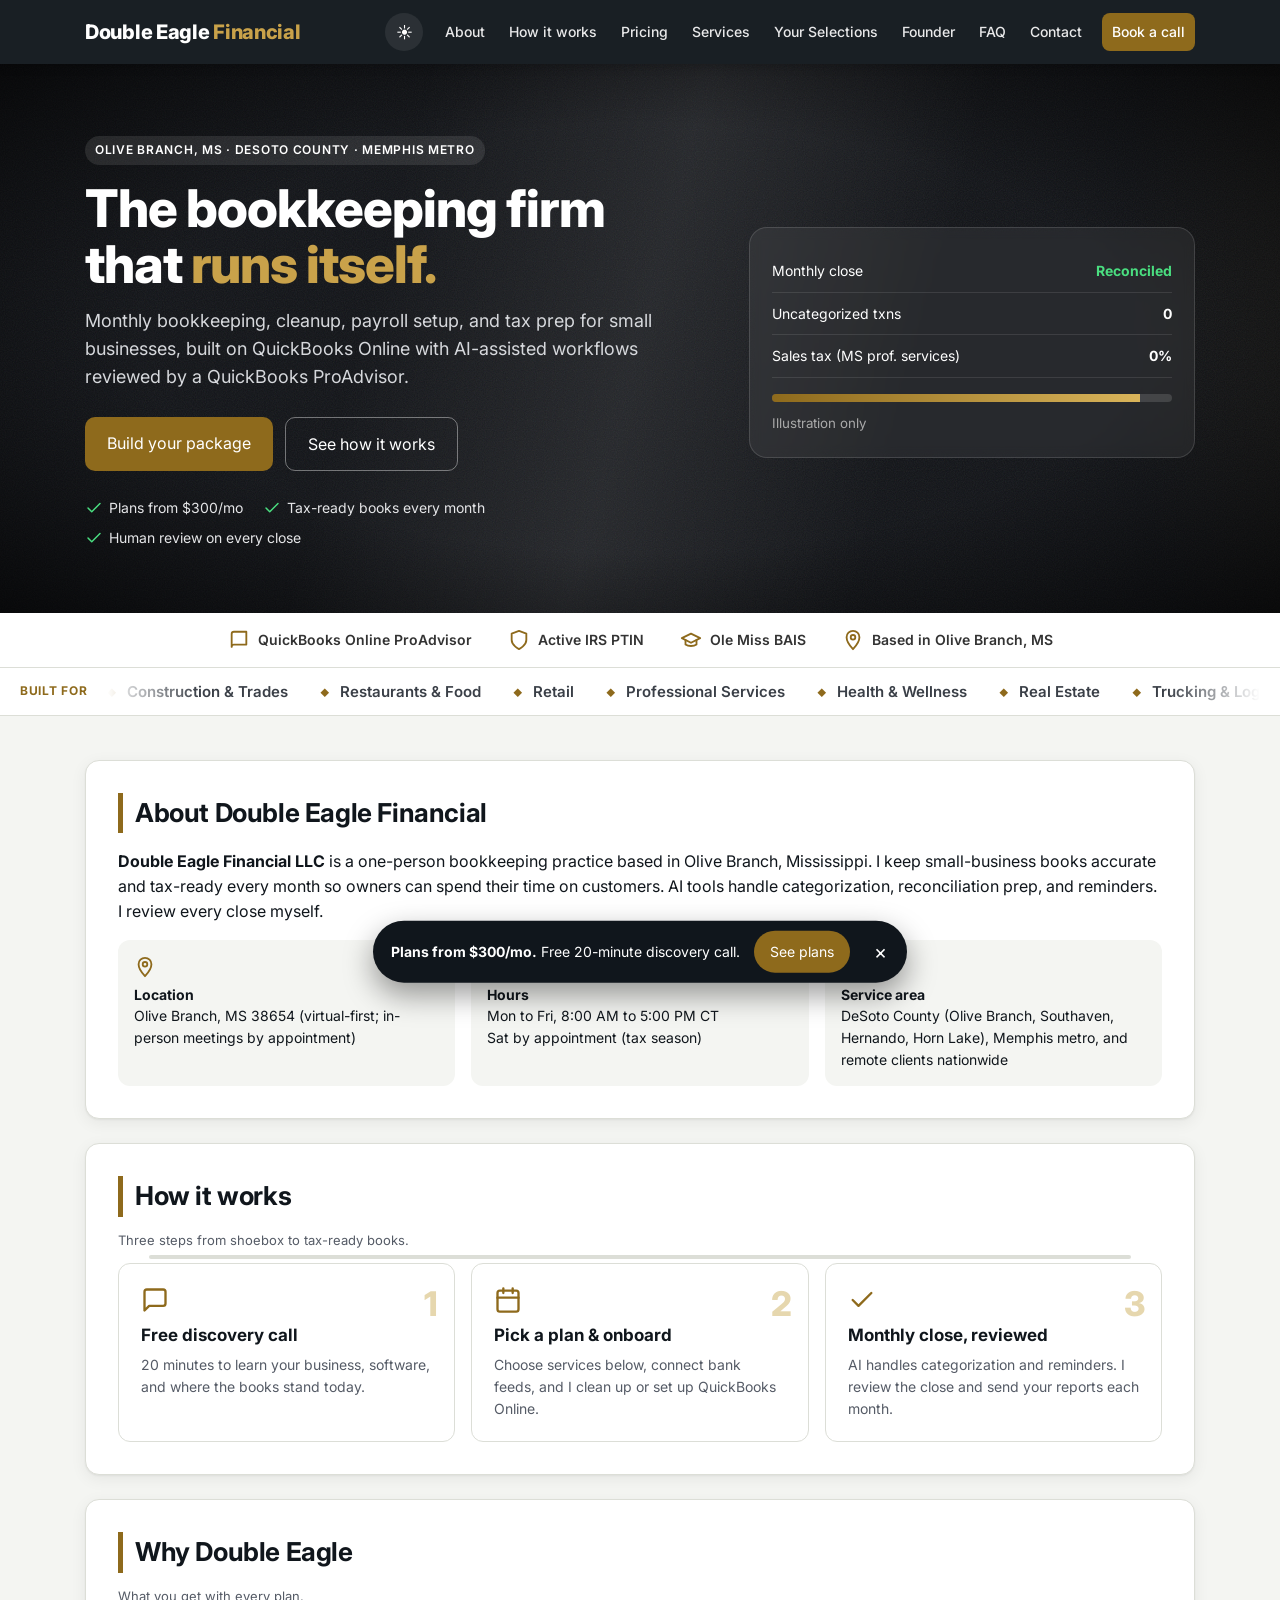
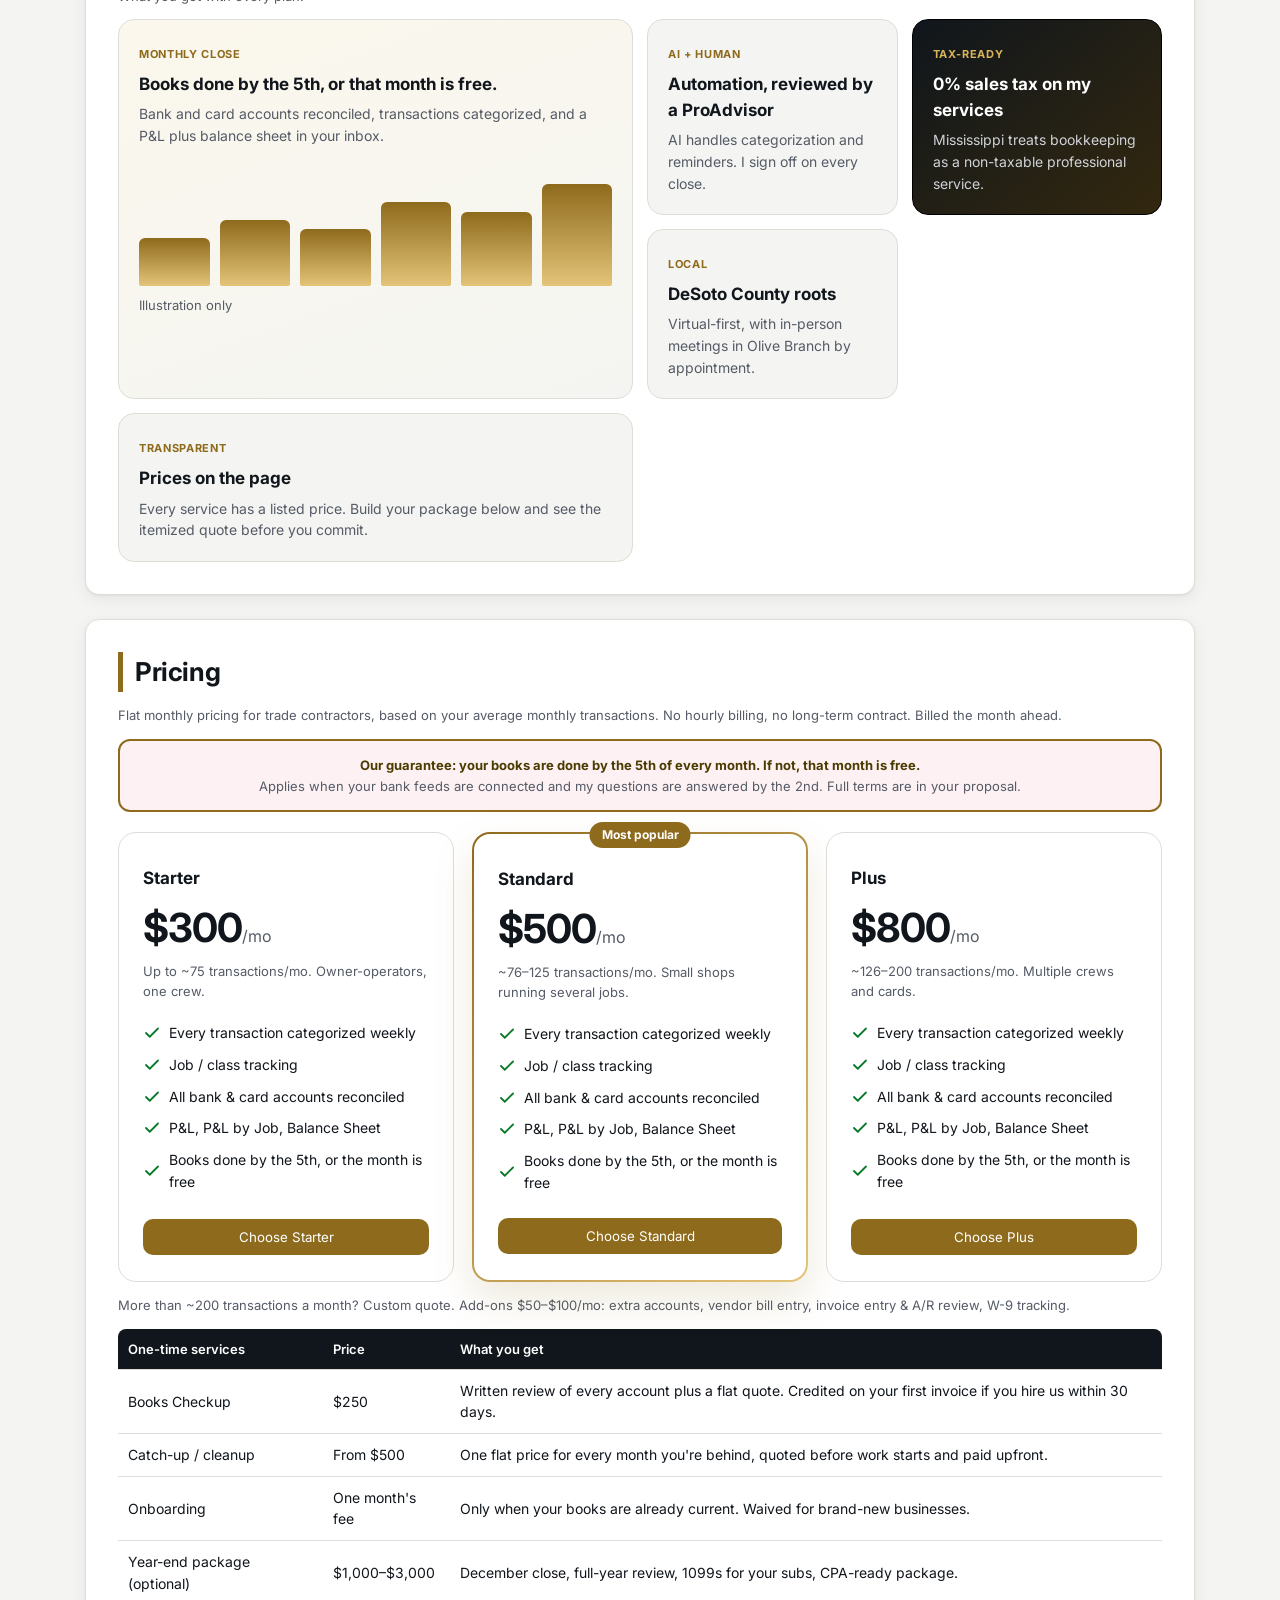
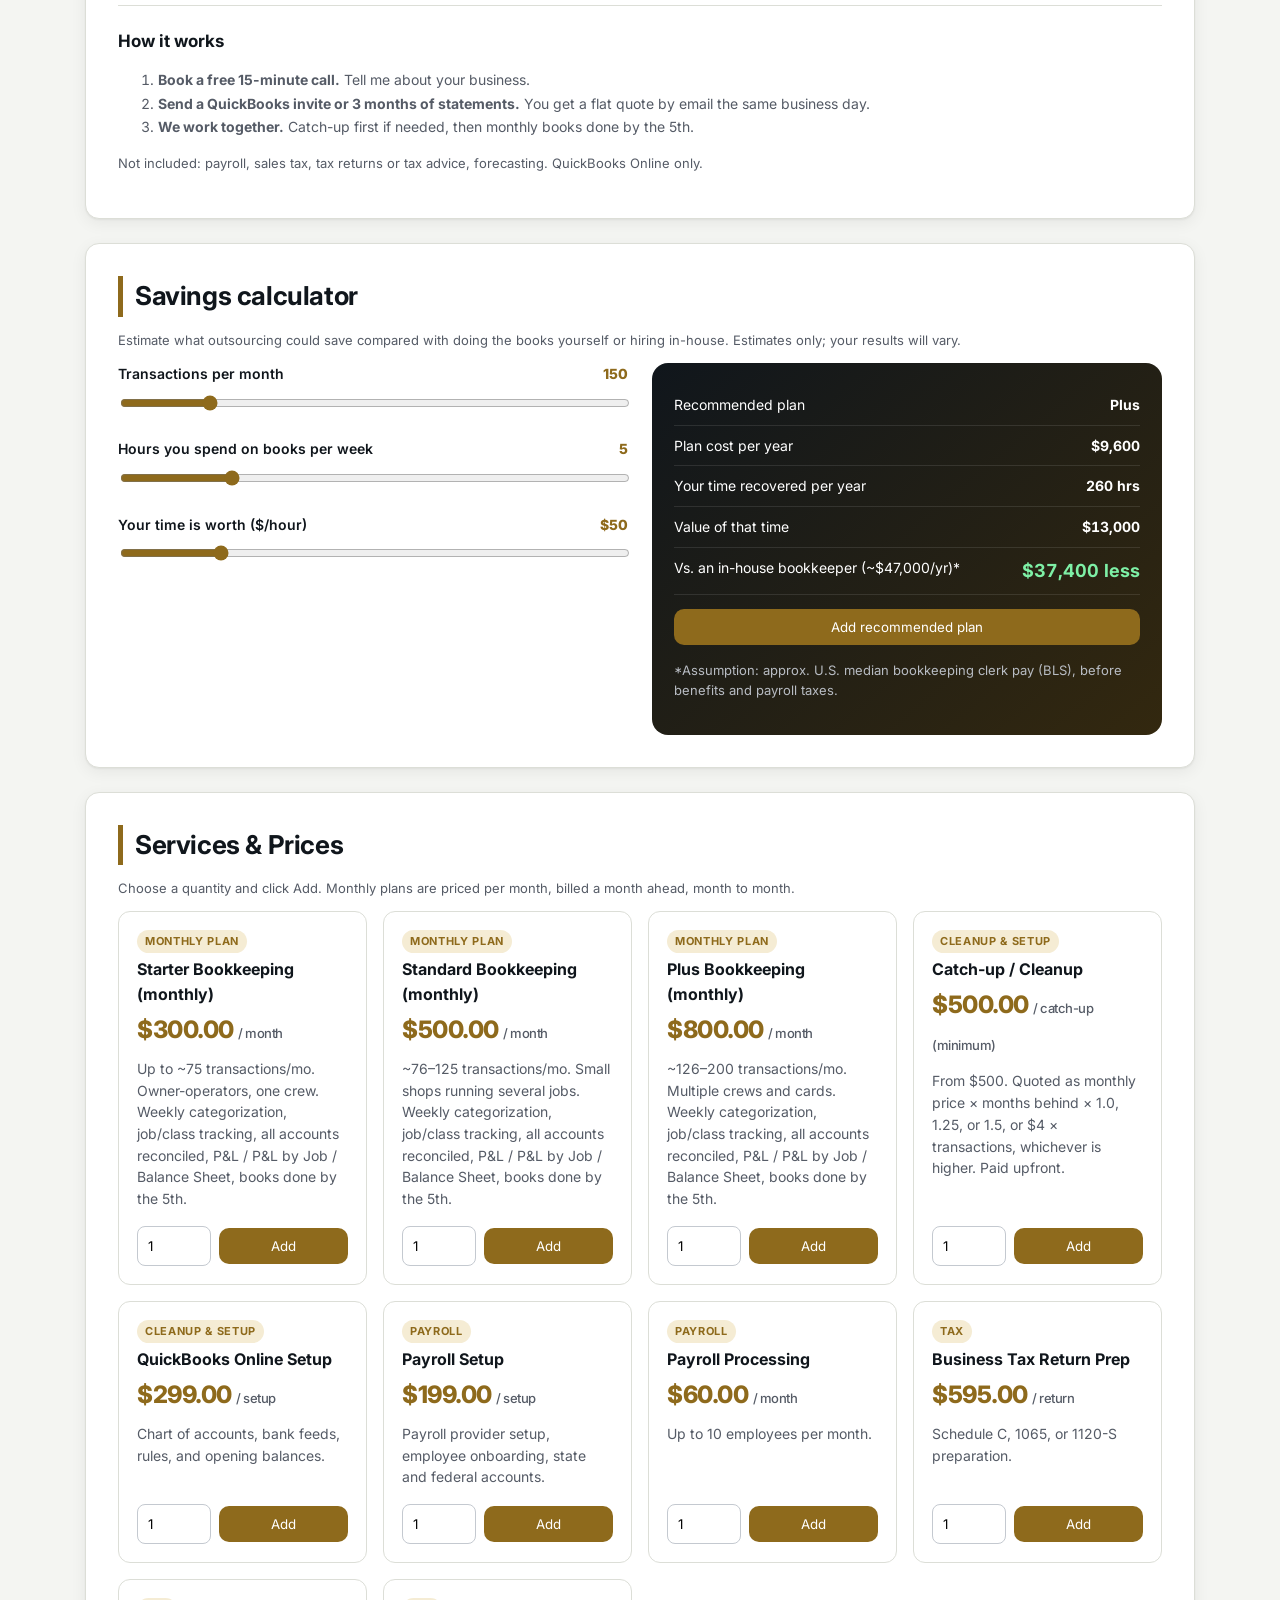
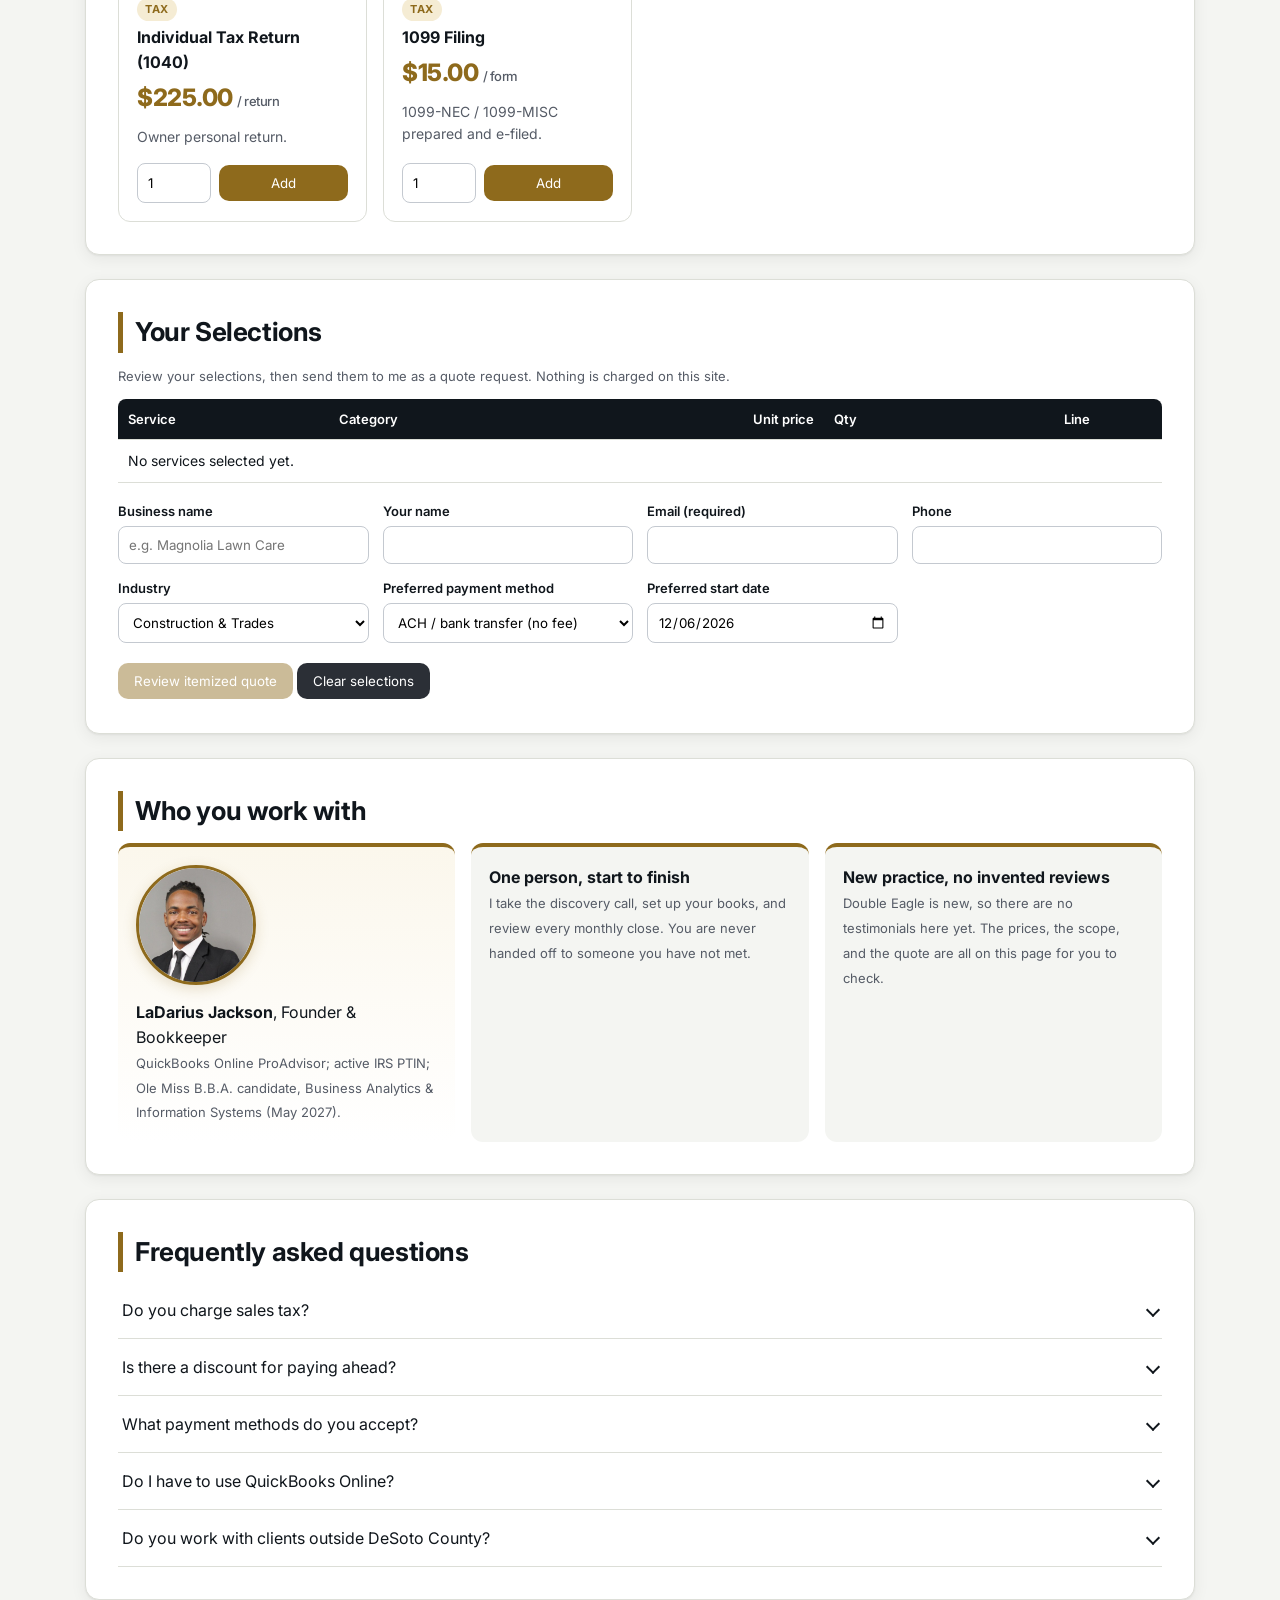
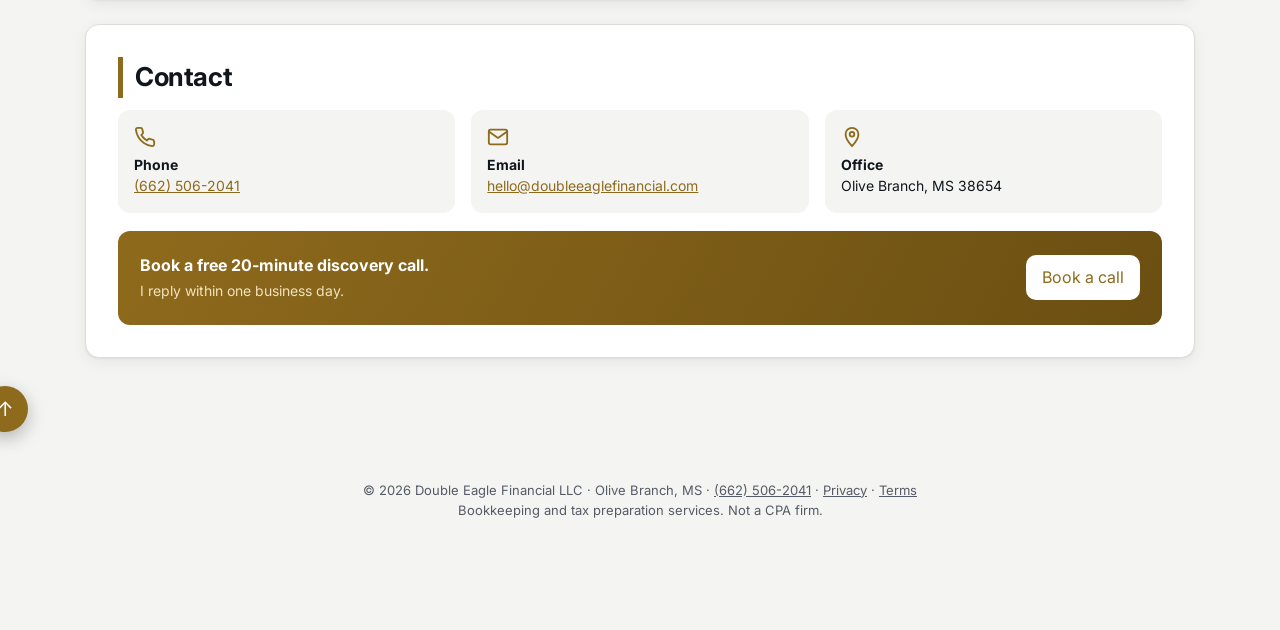
==== commit 62447698: "New pricing: $300/$500/$800, by-the-5th guarantee" ====
--- a/index.html
+++ b/index.html
@@ -19,7 +19,7 @@
 "founder":{"@type":"Person","name":"LaDarius Jackson"},
 "address":{"@type":"PostalAddress","addressLocality":"Olive Branch","addressRegion":"MS","postalCode":"38654","addressCountry":"US"},
 "areaServed":["DeSoto County, MS","Memphis metropolitan area","United States"],
-"openingHours":"Mo-Fr 08:00-17:00","priceRange":"$250 to $650 per month"}
+"openingHours":"Mo-Fr 08:00-17:00","priceRange":"$300 to $800 per month"}
 </script></head><body>
 <a class="skip" href="#main">Skip to content</a>
 <header class="site"><div class="wrap hbar"><a class="logo" href="#top">Double Eagle <span>Financial</span></a>
@@ -27,7 +27,7 @@
 <button class="theme-tg" id="themeToggle" aria-label="Toggle dark mode" title="Toggle dark mode"><span class="sun">☀</span><span class="moon">☾</span></button><nav id="siteNav" aria-label="Main"><a href="#about">About</a><a href="#how">How it works</a><a href="#pricing">Pricing</a><a href="#services">Services</a><a href="#cart">Your Selections</a><a href="#team">Founder</a><a href="#faq">FAQ</a><a href="#contact">Contact</a><a href="https://calendly.com/double-eagle-financial/profit-leak-audit-call" target="_blank" rel="noopener" class="nav-cta">Book a call</a></nav></div></header>
 <div class="hero" id="top"><div class="wrap hero-in"><div><span class="eyebrow">Olive Branch, MS · DeSoto County · Memphis metro</span><h1>The bookkeeping firm that <em>runs itself.</em></h1><p>Monthly bookkeeping, cleanup, payroll setup, and tax prep for small businesses, built on QuickBooks Online with AI-assisted workflows reviewed by a QuickBooks ProAdvisor.</p>
 <div class="cta-row"><a class="btn btn-lg" href="#services">Build your package</a><a class="btn btn-ghost btn-lg" href="#how">See how it works</a></div>
-<ul class="hero-points"><li><svg class="ic" viewBox="0 0 24 24" aria-hidden="true" fill="none" stroke="currentColor" stroke-width="2" stroke-linecap="round" stroke-linejoin="round"><path d="M20 6 9 17l-5-5"/></svg>Plans from $250/mo</li><li><svg class="ic" viewBox="0 0 24 24" aria-hidden="true" fill="none" stroke="currentColor" stroke-width="2" stroke-linecap="round" stroke-linejoin="round"><path d="M20 6 9 17l-5-5"/></svg>Tax-ready books every month</li><li><svg class="ic" viewBox="0 0 24 24" aria-hidden="true" fill="none" stroke="currentColor" stroke-width="2" stroke-linecap="round" stroke-linejoin="round"><path d="M20 6 9 17l-5-5"/></svg>Human review on every close</li></ul></div>
+<ul class="hero-points"><li><svg class="ic" viewBox="0 0 24 24" aria-hidden="true" fill="none" stroke="currentColor" stroke-width="2" stroke-linecap="round" stroke-linejoin="round"><path d="M20 6 9 17l-5-5"/></svg>Plans from $300/mo</li><li><svg class="ic" viewBox="0 0 24 24" aria-hidden="true" fill="none" stroke="currentColor" stroke-width="2" stroke-linecap="round" stroke-linejoin="round"><path d="M20 6 9 17l-5-5"/></svg>Tax-ready books every month</li><li><svg class="ic" viewBox="0 0 24 24" aria-hidden="true" fill="none" stroke="currentColor" stroke-width="2" stroke-linecap="round" stroke-linejoin="round"><path d="M20 6 9 17l-5-5"/></svg>Human review on every close</li></ul></div>
 <div class="hero-card" aria-hidden="true"><div class="hc-row"><span>Monthly close</span><b class="okc">Reconciled</b></div><div class="hc-row"><span>Uncategorized txns</span><b>0</b></div><div class="hc-row"><span>Sales tax (MS prof. services)</span><b>0%</b></div><div class="hc-bar"><i></i></div><small>Illustration only</small></div></div></div>
 <div class="trust"><div class="wrap trust-in"><span><svg class="ic" viewBox="0 0 24 24" aria-hidden="true" fill="none" stroke="currentColor" stroke-width="2" stroke-linecap="round" stroke-linejoin="round"><path d="M4 19.5A2.5 2.5 0 0 1 6.5 17H20V3H6.5A2.5 2.5 0 0 0 4 5.5z"/></svg>QuickBooks Online ProAdvisor</span><span><svg class="ic" viewBox="0 0 24 24" aria-hidden="true" fill="none" stroke="currentColor" stroke-width="2" stroke-linecap="round" stroke-linejoin="round"><path d="M12 22s8-4 8-10V5l-8-3-8 3v7c0 6 8 10 8 10z"/></svg>Active IRS PTIN</span><span><svg class="ic" viewBox="0 0 24 24" aria-hidden="true" fill="none" stroke="currentColor" stroke-width="2" stroke-linecap="round" stroke-linejoin="round"><path d="M22 10 12 5 2 10l10 5 10-5z"/><path d="M6 12v5c3 2 9 2 12 0v-5"/></svg>Ole Miss BAIS</span><span><svg class="ic" viewBox="0 0 24 24" aria-hidden="true" fill="none" stroke="currentColor" stroke-width="2" stroke-linecap="round" stroke-linejoin="round"><path d="M12 22s7-7.4 7-13a7 7 0 0 0-14 0c0 5.6 7 13 7 13z"/><circle cx="12" cy="9" r="2.5"/></svg>Based in Olive Branch, MS</span></div></div>
 <div class="marquee" aria-label="Industries I work with"><div class="mq-label">Built for</div><div class="mq-track"><div class="mq-row"><span>Construction &amp; Trades</span><span>Restaurants &amp; Food</span><span>Retail</span><span>Professional Services</span><span>Health &amp; Wellness</span><span>Real Estate</span><span>Trucking &amp; Logistics</span><span>Lawn &amp; Landscaping</span><span>Salons &amp; Barbers</span><span>Auto Repair</span><span>Churches &amp; Nonprofits</span><span>E-commerce</span></div><div class="mq-row" aria-hidden="true"><span>Construction &amp; Trades</span><span>Restaurants &amp; Food</span><span>Retail</span><span>Professional Services</span><span>Health &amp; Wellness</span><span>Real Estate</span><span>Trucking &amp; Logistics</span><span>Lawn &amp; Landscaping</span><span>Salons &amp; Barbers</span><span>Auto Repair</span><span>Churches &amp; Nonprofits</span><span>E-commerce</span></div></div></div>
@@ -40,32 +40,41 @@
 <div class="step"><span class="num">2</span><svg class="ic" viewBox="0 0 24 24" aria-hidden="true" fill="none" stroke="currentColor" stroke-width="2" stroke-linecap="round" stroke-linejoin="round"><rect x="3" y="4" width="18" height="18" rx="2"/><path d="M16 2v4M8 2v4M3 10h18"/></svg><h3>Pick a plan &amp; onboard</h3><p>Choose services below, connect bank feeds, and I clean up or set up QuickBooks Online.</p></div>
 <div class="step"><span class="num">3</span><svg class="ic" viewBox="0 0 24 24" aria-hidden="true" fill="none" stroke="currentColor" stroke-width="2" stroke-linecap="round" stroke-linejoin="round"><path d="M20 6 9 17l-5-5"/></svg><h3>Monthly close, reviewed</h3><p>AI handles categorization and reminders. I review the close and send your reports each month.</p></div></div></section>
 <section id="why"><h2>Why Double Eagle</h2><p class="note">What you get with every plan.</p><div class="bento">
-<div class="bx bx-big"><span class="bx-k">Monthly close</span><h3>Books closed by the 10th, every month</h3><p>Bank and card accounts reconciled, transactions categorized, and a P&amp;L plus balance sheet in your inbox.</p><div class="mini-chart" aria-hidden="true"><i style="--h:40%"></i><i style="--h:55%"></i><i style="--h:48%"></i><i style="--h:70%"></i><i style="--h:62%"></i><i style="--h:85%"></i></div><small class="note">Illustration only</small></div>
+<div class="bx bx-big"><span class="bx-k">Monthly close</span><h3>Books done by the 5th, or that month is free.</h3><p>Bank and card accounts reconciled, transactions categorized, and a P&amp;L plus balance sheet in your inbox.</p><div class="mini-chart" aria-hidden="true"><i style="--h:40%"></i><i style="--h:55%"></i><i style="--h:48%"></i><i style="--h:70%"></i><i style="--h:62%"></i><i style="--h:85%"></i></div><small class="note">Illustration only</small></div>
 <div class="bx"><span class="bx-k">AI + human</span><h3>Automation, reviewed by a ProAdvisor</h3><p>AI handles categorization and reminders. I sign off on every close.</p></div>
 <div class="bx bx-dark"><span class="bx-k">Tax-ready</span><h3>0% sales tax on my services</h3><p>Mississippi treats bookkeeping as a non-taxable professional service.</p></div>
 <div class="bx"><span class="bx-k">Local</span><h3>DeSoto County roots</h3><p>Virtual-first, with in-person meetings in Olive Branch by appointment.</p></div>
 <div class="bx bx-wide"><span class="bx-k">Transparent</span><h3>Prices on the page</h3><p>Every service has a listed price. Build your package below and see the itemized quote before you commit.</p></div></div></section>
-<section id="pricing"><h2>Plans</h2><div class="pr-head"><p class="note">Pick a monthly plan. Pay yearly (12-month prepay) and save 10% on the plan.</p>
-<div class="toggle" role="group" aria-label="Billing period"><button type="button" class="tg on" data-bill="m" aria-pressed="true">Monthly</button><button type="button" class="tg" data-bill="y" aria-pressed="false">Yearly <em>−10%</em></button></div></div>
+<section id="pricing"><h2>Pricing</h2>
+<p class="note">Flat monthly pricing for trade contractors, based on your average monthly transactions. No hourly billing, no long-term contract. Billed the month ahead.</p>
+<div class="banner" style="margin:14px 0;padding:14px 16px;border-radius:12px;border:2px solid var(--red);background:#fdf1f3"><b>Our guarantee: your books are done by the 5th of every month. If not, that month is free.</b><br><span class="note">Applies when your bank feeds are connected and my questions are answered by the 2nd. Full terms are in your proposal.</span></div>
 <div class="plans">
-<div class="plan"><h3>Starter</h3><div class="pp" data-m="250"><b>$250</b><span>/mo</span></div><p class="py note">Billed monthly</p><ul><li><svg class="ic" viewBox="0 0 24 24" aria-hidden="true" fill="none" stroke="currentColor" stroke-width="2.4" stroke-linecap="round" stroke-linejoin="round"><path d="M20 6 9 17l-5-5"/></svg>Up to 2 accounts</li><li><svg class="ic" viewBox="0 0 24 24" aria-hidden="true" fill="none" stroke="currentColor" stroke-width="2.4" stroke-linecap="round" stroke-linejoin="round"><path d="M20 6 9 17l-5-5"/></svg>~100 transactions/mo</li><li><svg class="ic" viewBox="0 0 24 24" aria-hidden="true" fill="none" stroke="currentColor" stroke-width="2.4" stroke-linecap="round" stroke-linejoin="round"><path d="M20 6 9 17l-5-5"/></svg>Monthly reconciliation</li><li><svg class="ic" viewBox="0 0 24 24" aria-hidden="true" fill="none" stroke="currentColor" stroke-width="2.4" stroke-linecap="round" stroke-linejoin="round"><path d="M20 6 9 17l-5-5"/></svg>P&amp;L and balance sheet</li></ul><button type="button" class="pick" data-plan="PLAN-STR">Choose Starter</button></div>
-<div class="plan pop"><span class="badge">Most popular</span><h3>Growth</h3><div class="pp" data-m="450"><b>$450</b><span>/mo</span></div><p class="py note">Billed monthly</p><ul><li><svg class="ic" viewBox="0 0 24 24" aria-hidden="true" fill="none" stroke="currentColor" stroke-width="2.4" stroke-linecap="round" stroke-linejoin="round"><path d="M20 6 9 17l-5-5"/></svg>Up to 5 accounts</li><li><svg class="ic" viewBox="0 0 24 24" aria-hidden="true" fill="none" stroke="currentColor" stroke-width="2.4" stroke-linecap="round" stroke-linejoin="round"><path d="M20 6 9 17l-5-5"/></svg>~300 transactions/mo</li><li><svg class="ic" viewBox="0 0 24 24" aria-hidden="true" fill="none" stroke="currentColor" stroke-width="2.4" stroke-linecap="round" stroke-linejoin="round"><path d="M20 6 9 17l-5-5"/></svg>AP/AR tracking</li><li><svg class="ic" viewBox="0 0 24 24" aria-hidden="true" fill="none" stroke="currentColor" stroke-width="2.4" stroke-linecap="round" stroke-linejoin="round"><path d="M20 6 9 17l-5-5"/></svg>Monthly review call</li></ul><button type="button" class="pick" data-plan="PLAN-GRW">Choose Growth</button></div>
-<div class="plan"><h3>Premium</h3><div class="pp" data-m="650"><b>$650</b><span>/mo</span></div><p class="py note">Billed monthly</p><ul><li><svg class="ic" viewBox="0 0 24 24" aria-hidden="true" fill="none" stroke="currentColor" stroke-width="2.4" stroke-linecap="round" stroke-linejoin="round"><path d="M20 6 9 17l-5-5"/></svg>Up to 10 accounts</li><li><svg class="ic" viewBox="0 0 24 24" aria-hidden="true" fill="none" stroke="currentColor" stroke-width="2.4" stroke-linecap="round" stroke-linejoin="round"><path d="M20 6 9 17l-5-5"/></svg>~600 transactions/mo</li><li><svg class="ic" viewBox="0 0 24 24" aria-hidden="true" fill="none" stroke="currentColor" stroke-width="2.4" stroke-linecap="round" stroke-linejoin="round"><path d="M20 6 9 17l-5-5"/></svg>Class/job tracking + KPI dashboard</li><li><svg class="ic" viewBox="0 0 24 24" aria-hidden="true" fill="none" stroke="currentColor" stroke-width="2.4" stroke-linecap="round" stroke-linejoin="round"><path d="M20 6 9 17l-5-5"/></svg>Quarterly planning</li></ul><button type="button" class="pick" data-plan="PLAN-PRM">Choose Premium</button></div></div>
+<div class="plan"><h3>Starter</h3><div class="pp" data-m="300"><b>$300</b><span>/mo</span></div><p class="py note">Up to ~75 transactions/mo. Owner-operators, one crew.</p><ul><li><svg class="ic" viewBox="0 0 24 24" aria-hidden="true" fill="none" stroke="currentColor" stroke-width="2.4" stroke-linecap="round" stroke-linejoin="round"><path d="M20 6 9 17l-5-5"/></svg>Every transaction categorized weekly</li><li><svg class="ic" viewBox="0 0 24 24" aria-hidden="true" fill="none" stroke="currentColor" stroke-width="2.4" stroke-linecap="round" stroke-linejoin="round"><path d="M20 6 9 17l-5-5"/></svg>Job / class tracking</li><li><svg class="ic" viewBox="0 0 24 24" aria-hidden="true" fill="none" stroke="currentColor" stroke-width="2.4" stroke-linecap="round" stroke-linejoin="round"><path d="M20 6 9 17l-5-5"/></svg>All bank &amp; card accounts reconciled</li><li><svg class="ic" viewBox="0 0 24 24" aria-hidden="true" fill="none" stroke="currentColor" stroke-width="2.4" stroke-linecap="round" stroke-linejoin="round"><path d="M20 6 9 17l-5-5"/></svg>P&amp;L, P&amp;L by Job, Balance Sheet</li><li><svg class="ic" viewBox="0 0 24 24" aria-hidden="true" fill="none" stroke="currentColor" stroke-width="2.4" stroke-linecap="round" stroke-linejoin="round"><path d="M20 6 9 17l-5-5"/></svg>Books done by the 5th, or the month is free</li></ul><button type="button" class="pick" data-plan="PLAN-STR">Choose Starter</button></div>
+<div class="plan pop"><span class="badge">Most popular</span><h3>Standard</h3><div class="pp" data-m="500"><b>$500</b><span>/mo</span></div><p class="py note">~76&ndash;125 transactions/mo. Small shops running several jobs.</p><ul><li><svg class="ic" viewBox="0 0 24 24" aria-hidden="true" fill="none" stroke="currentColor" stroke-width="2.4" stroke-linecap="round" stroke-linejoin="round"><path d="M20 6 9 17l-5-5"/></svg>Every transaction categorized weekly</li><li><svg class="ic" viewBox="0 0 24 24" aria-hidden="true" fill="none" stroke="currentColor" stroke-width="2.4" stroke-linecap="round" stroke-linejoin="round"><path d="M20 6 9 17l-5-5"/></svg>Job / class tracking</li><li><svg class="ic" viewBox="0 0 24 24" aria-hidden="true" fill="none" stroke="currentColor" stroke-width="2.4" stroke-linecap="round" stroke-linejoin="round"><path d="M20 6 9 17l-5-5"/></svg>All bank &amp; card accounts reconciled</li><li><svg class="ic" viewBox="0 0 24 24" aria-hidden="true" fill="none" stroke="currentColor" stroke-width="2.4" stroke-linecap="round" stroke-linejoin="round"><path d="M20 6 9 17l-5-5"/></svg>P&amp;L, P&amp;L by Job, Balance Sheet</li><li><svg class="ic" viewBox="0 0 24 24" aria-hidden="true" fill="none" stroke="currentColor" stroke-width="2.4" stroke-linecap="round" stroke-linejoin="round"><path d="M20 6 9 17l-5-5"/></svg>Books done by the 5th, or the month is free</li></ul><button type="button" class="pick" data-plan="PLAN-GRW">Choose Standard</button></div>
+<div class="plan"><h3>Plus</h3><div class="pp" data-m="800"><b>$800</b><span>/mo</span></div><p class="py note">~126&ndash;200 transactions/mo. Multiple crews and cards.</p><ul><li><svg class="ic" viewBox="0 0 24 24" aria-hidden="true" fill="none" stroke="currentColor" stroke-width="2.4" stroke-linecap="round" stroke-linejoin="round"><path d="M20 6 9 17l-5-5"/></svg>Every transaction categorized weekly</li><li><svg class="ic" viewBox="0 0 24 24" aria-hidden="true" fill="none" stroke="currentColor" stroke-width="2.4" stroke-linecap="round" stroke-linejoin="round"><path d="M20 6 9 17l-5-5"/></svg>Job / class tracking</li><li><svg class="ic" viewBox="0 0 24 24" aria-hidden="true" fill="none" stroke="currentColor" stroke-width="2.4" stroke-linecap="round" stroke-linejoin="round"><path d="M20 6 9 17l-5-5"/></svg>All bank &amp; card accounts reconciled</li><li><svg class="ic" viewBox="0 0 24 24" aria-hidden="true" fill="none" stroke="currentColor" stroke-width="2.4" stroke-linecap="round" stroke-linejoin="round"><path d="M20 6 9 17l-5-5"/></svg>P&amp;L, P&amp;L by Job, Balance Sheet</li><li><svg class="ic" viewBox="0 0 24 24" aria-hidden="true" fill="none" stroke="currentColor" stroke-width="2.4" stroke-linecap="round" stroke-linejoin="round"><path d="M20 6 9 17l-5-5"/></svg>Books done by the 5th, or the month is free</li></ul><button type="button" class="pick" data-plan="PLAN-PRM">Choose Plus</button></div>
+</div>
+<p class="note">More than ~200 transactions a month? Custom quote. Add-ons $50&ndash;$100/mo: extra accounts, vendor bill entry, invoice entry &amp; A/R review, W-9 tracking.</p>
 <p class="note" id="pickMsg" role="status" aria-live="polite"></p>
-<details class="compare"><summary>Compare plans side by side</summary><div class="tbl-wrap"><table><thead><tr><th>Feature</th><th>Starter</th><th>Growth</th><th>Premium</th></tr></thead><tbody>
-<tr><td>Bank/card accounts</td><td>2</td><td>5</td><td>10</td></tr><tr><td>Transactions / month</td><td>~100</td><td>~300</td><td>~600</td></tr>
-<tr><td>Monthly reconciliation</td><td>✓</td><td>✓</td><td>✓</td></tr><tr><td>P&amp;L and balance sheet</td><td>✓</td><td>✓</td><td>✓</td></tr>
-<tr><td>AP/AR tracking</td><td>No</td><td>✓</td><td>✓</td></tr><tr><td>Review call</td><td>No</td><td>Monthly</td><td>Monthly</td></tr>
-<tr><td>Class/job tracking</td><td>No</td><td>No</td><td>✓</td></tr><tr><td>KPI dashboard &amp; quarterly planning</td><td>No</td><td>No</td><td>✓</td></tr>
-<tr><td>Price (monthly / yearly prepay)</td><td>$250 / $2,700</td><td>$450 / $4,860</td><td>$650 / $7,020</td></tr></tbody></table></div></details></section>
+<div class="tbl-wrap"><table><thead><tr><th>One-time services</th><th>Price</th><th>What you get</th></tr></thead><tbody>
+<tr><td>Books Checkup</td><td>$250</td><td>Written review of every account plus a flat quote. Credited on your first invoice if you hire us within 30 days.</td></tr>
+<tr><td>Catch-up / cleanup</td><td>From $500</td><td>One flat price for every month you're behind, quoted before work starts and paid upfront.</td></tr>
+<tr><td>Onboarding</td><td>One month's fee</td><td>Only when your books are already current. Waived for brand-new businesses.</td></tr>
+<tr><td>Year-end package (optional)</td><td>$1,000&ndash;$3,000</td><td>December close, full-year review, 1099s for your subs, CPA-ready package.</td></tr></tbody></table></div>
+<h3 style="margin-top:22px">How it works</h3>
+<ol class="note" style="font-size:14px;line-height:1.7">
+<li><b>Book a free 15-minute call.</b> Tell me about your business.</li>
+<li><b>Send a QuickBooks invite or 3 months of statements.</b> You get a flat quote by email the same business day.</li>
+<li><b>We work together.</b> Catch-up first if needed, then monthly books done by the 5th.</li></ol>
+<p class="note">Not included: payroll, sales tax, tax returns or tax advice, forecasting. QuickBooks Online only.</p>
+</section>
 <section id="calc"><h2>Savings calculator</h2><p class="note">Estimate what outsourcing could save compared with doing the books yourself or hiring in-house. Estimates only; your results will vary.</p>
 <div class="calc"><div class="calc-in">
 <label>Transactions per month <output id="cTxO">150</output><input type="range" id="cTx" min="20" max="800" step="10" value="150"></label>
 <label>Hours you spend on books per week <output id="cHrO">5</output><input type="range" id="cHr" min="1" max="20" value="5"></label>
 <label>Your time is worth ($/hour) <output id="cRateO">$50</output><input type="range" id="cRate" min="15" max="200" step="5" value="50"></label></div>
-<div class="calc-out"><div><span>Recommended plan</span><b id="cPlan">Growth</b></div><div><span>Plan cost per year (yearly prepay)</span><b id="cCost">$4,860</b></div><div><span>Your time recovered per year</span><b id="cTime">260 hrs</b></div><div><span>Value of that time</span><b id="cVal">$13,000</b></div><div class="hl"><span>Vs. an in-house bookkeeper (~$47,000/yr)*</span><b id="cSave">$42,140 less</b></div>
+<div class="calc-out"><div><span>Recommended plan</span><b id="cPlan">Plus</b></div><div><span>Plan cost per year</span><b id="cCost">$9,600</b></div><div><span>Your time recovered per year</span><b id="cTime">260 hrs</b></div><div><span>Value of that time</span><b id="cVal">$13,000</b></div><div class="hl"><span>Vs. an in-house bookkeeper (~$47,000/yr)*</span><b id="cSave">$37,400 less</b></div>
 <button type="button" id="cAdd">Add recommended plan</button><p class="note">*Assumption: approx. U.S. median bookkeeping clerk pay (BLS), before benefits and payroll taxes.</p></div></div></section>
-<section id="services"><h2>Services &amp; Prices</h2><p class="note">Choose a quantity and click Add. Monthly plans are priced per month; prepay 6 to 11 months for 5% off or 12 months for 10% off the plan line.</p><div class="grid" id="cards"></div></section>
+<section id="services"><h2>Services &amp; Prices</h2><p class="note">Choose a quantity and click Add. Monthly plans are priced per month, billed a month ahead, month to month.</p><div class="grid" id="cards"></div></section>
 <section id="cart"><h2>Your Selections</h2><p class="note">Review your selections, then send them to me as a quote request. Nothing is charged on this site.</p>
 <table id="cartTable"><thead><tr><th>Service</th><th>Category</th><th class="n">Unit price</th><th>Qty</th><th class="n">Line</th><th></th></tr></thead><tbody></tbody></table>
 <div class="form"><label>Business name<input id="custName" autocomplete="organization" placeholder="e.g. Magnolia Lawn Care"></label>
@@ -78,16 +87,16 @@
 <input type="text" id="companyWebsite" name="company_website" tabindex="-1" autocomplete="off" aria-hidden="true" style="position:absolute;left:-9999px;width:1px;height:1px;opacity:0"></div>
 <button id="review">Review itemized quote</button> <button class="sec" id="clearCart">Clear selections</button> <span id="msg" class="ok"></span></section>
 <section id="bill"><h2>Itemized Quote</h2><div id="billBody"></div>
-<p class="note"><b>Assumptions:</b> Sales tax is 0% because accounting, bookkeeping, payroll, and tax services are non-taxable professional services in Mississippi (35 Miss. Code R. 4-05-06-202). Prepay discount applies only to monthly plan lines (5% for 6 to 11 months, 10% for 12 months). Card payments carry a 3% processing fee on the post-discount amount; ACH has no fee. This is an estimate. The final price is confirmed in your engagement letter after the discovery call.</p>
+<p class="note"><b>Assumptions:</b> Sales tax is 0% because accounting, bookkeeping, payroll, and tax services are non-taxable professional services in Mississippi (35 Miss. Code R. 4-05-06-202). Card payments carry a 3% processing fee; ACH has no fee. This is an estimate. The final price is confirmed in your engagement letter after the discovery call.</p>
 <p class="note">Sending this shares your selections and contact details with me so I can reply. See the <a href="/privacy.html">privacy policy</a>.</p>
 <button id="print">Print / Save as PDF</button> <button id="complete">Send quote request</button> <button class="sec" id="edit">Back to edit</button> <span id="sendMsg" class="ok" role="status" aria-live="polite"></span></section>
 <section id="team"><h2>Who you work with</h2><div class="staff">
 <div class="founder"><img src="/assets/img/founder.jpg" alt="LaDarius Jackson headshot" class="headshot" width="120" height="120"><br><b>LaDarius Jackson</b>, Founder &amp; Bookkeeper<br><span class="note">QuickBooks Online ProAdvisor; active IRS PTIN; Ole Miss B.B.A. candidate, Business Analytics &amp; Information Systems (May 2027).</span></div>
 <div><b>One person, start to finish</b><br><span class="note">I take the discovery call, set up your books, and review every monthly close. You are never handed off to someone you have not met.</span></div>
 <div><b>New practice, no invented reviews</b><br><span class="note">Double Eagle is new, so there are no testimonials here yet. The prices, the scope, and the quote are all on this page for you to check.</span></div></div></section>
-<section id="faq"><h2>Frequently asked questions</h2><div class="faq"><div class="faq-item"><h3><button class="faq-q" aria-expanded="false" aria-controls="fa0">Do you charge sales tax?<span class="chev" aria-hidden="true"></span></button></h3><div class="faq-a" id="fa0" hidden><p>No. Accounting, bookkeeping, payroll, and tax services are non-taxable professional services in Mississippi (35 Miss. Code R. 4-05-06-202).</p></div></div><div class="faq-item"><h3><button class="faq-q" aria-expanded="false" aria-controls="fa1">Is there a discount for paying ahead?<span class="chev" aria-hidden="true"></span></button></h3><div class="faq-a" id="fa1" hidden><p>Yes. Prepay 6 to 11 months of a monthly plan for 5% off, or 12 months for 10% off the plan line.</p></div></div><div class="faq-item"><h3><button class="faq-q" aria-expanded="false" aria-controls="fa2">What payment methods do you accept?<span class="chev" aria-hidden="true"></span></button></h3><div class="faq-a" id="fa2" hidden><p>ACH / bank transfer with no fee, or credit/debit card with a 3% processing fee on the post-discount amount.</p></div></div><div class="faq-item"><h3><button class="faq-q" aria-expanded="false" aria-controls="fa3">Do I have to use QuickBooks Online?<span class="chev" aria-hidden="true"></span></button></h3><div class="faq-a" id="fa3" hidden><p>I build on QuickBooks Online. If you use something else, the setup service can migrate you.</p></div></div><div class="faq-item"><h3><button class="faq-q" aria-expanded="false" aria-controls="fa4">Do you work with clients outside DeSoto County?<span class="chev" aria-hidden="true"></span></button></h3><div class="faq-a" id="fa4" hidden><p>Yes. I am virtual-first and work with the Memphis metro and remote clients nationwide. In-person meetings are by appointment.</p></div></div></div></section>
+<section id="faq"><h2>Frequently asked questions</h2><div class="faq"><div class="faq-item"><h3><button class="faq-q" aria-expanded="false" aria-controls="fa0">Do you charge sales tax?<span class="chev" aria-hidden="true"></span></button></h3><div class="faq-a" id="fa0" hidden><p>No. Accounting, bookkeeping, payroll, and tax services are non-taxable professional services in Mississippi (35 Miss. Code R. 4-05-06-202).</p></div></div><div class="faq-item"><h3><button class="faq-q" aria-expanded="false" aria-controls="fa1">Is there a discount for paying ahead?<span class="chev" aria-hidden="true"></span></button></h3><div class="faq-a" id="fa1" hidden><p>No. Plans are month to month and billed a month ahead. There is no prepay discount and no long-term contract. Cancel with 30 days' notice.</p></div></div><div class="faq-item"><h3><button class="faq-q" aria-expanded="false" aria-controls="fa2">What payment methods do you accept?<span class="chev" aria-hidden="true"></span></button></h3><div class="faq-a" id="fa2" hidden><p>ACH / bank transfer with no fee, or credit/debit card with a 3% processing fee.</p></div></div><div class="faq-item"><h3><button class="faq-q" aria-expanded="false" aria-controls="fa3">Do I have to use QuickBooks Online?<span class="chev" aria-hidden="true"></span></button></h3><div class="faq-a" id="fa3" hidden><p>I build on QuickBooks Online. If you use something else, the setup service can migrate you.</p></div></div><div class="faq-item"><h3><button class="faq-q" aria-expanded="false" aria-controls="fa4">Do you work with clients outside DeSoto County?<span class="chev" aria-hidden="true"></span></button></h3><div class="faq-a" id="fa4" hidden><p>Yes. I am virtual-first and work with the Memphis metro and remote clients nationwide. In-person meetings are by appointment.</p></div></div></div></section>
 <section id="contact"><h2>Contact</h2><div class="grid contact-grid"><div class="info"><svg class="ic" viewBox="0 0 24 24" aria-hidden="true" fill="none" stroke="currentColor" stroke-width="2" stroke-linecap="round" stroke-linejoin="round"><path d="M22 16.9v3a2 2 0 0 1-2.2 2 19.8 19.8 0 0 1-8.6-3.1 19.5 19.5 0 0 1-6-6A19.8 19.8 0 0 1 2.1 4.2 2 2 0 0 1 4.1 2h3a2 2 0 0 1 2 1.7c.1.9.4 1.8.7 2.7a2 2 0 0 1-.5 2.1L8 9.8a16 16 0 0 0 6 6l1.3-1.3a2 2 0 0 1 2.1-.4c.9.3 1.8.6 2.7.7a2 2 0 0 1 1.7 2z"/></svg><b>Phone</b><br><a href="tel:+16625062041">(662) 506-2041</a></div><div class="info"><svg class="ic" viewBox="0 0 24 24" aria-hidden="true" fill="none" stroke="currentColor" stroke-width="2" stroke-linecap="round" stroke-linejoin="round"><rect x="2" y="4" width="20" height="16" rx="2"/><path d="m22 6-10 7L2 6"/></svg><b>Email</b><br><a href="mailto:hello@doubleeaglefinancial.com">hello@doubleeaglefinancial.com</a></div><div class="info"><svg class="ic" viewBox="0 0 24 24" aria-hidden="true" fill="none" stroke="currentColor" stroke-width="2" stroke-linecap="round" stroke-linejoin="round"><path d="M12 22s7-7.4 7-13a7 7 0 0 0-14 0c0 5.6 7 13 7 13z"/><circle cx="12" cy="9" r="2.5"/></svg><b>Office</b><br>Olive Branch, MS 38654</div></div><div class="cta-band"><div><b>Book a free 20-minute discovery call.</b><br><span>I reply within one business day.</span></div><a class="btn btn-light" href="https://calendly.com/double-eagle-financial/profit-leak-audit-call" target="_blank" rel="noopener">Book a call</a></div></section>
-</main><div class="sticky-cta" id="stickyCta" hidden><span><b>Plans from $250/mo.</b> Free 20-minute discovery call.</span><a class="btn" href="#pricing">See plans</a><button type="button" class="x" id="ctaClose" aria-label="Dismiss">×</button></div>
+</main><div class="sticky-cta" id="stickyCta" hidden><span><b>Plans from $300/mo.</b> Free 20-minute discovery call.</span><a class="btn" href="#pricing">See plans</a><button type="button" class="x" id="ctaClose" aria-label="Dismiss">×</button></div>
 <button id="toTop" class="to-top" aria-label="Back to top">↑</button>
 <footer>© 2026 Double Eagle Financial LLC · Olive Branch, MS · <a href="tel:+16625062041">(662) 506-2041</a> · <a href="/privacy.html">Privacy</a> · <a href="/terms.html">Terms</a><br>Bookkeeping and tax preparation services. Not a CPA firm.</footer>
 <script src="catalog.js"></script><script src="app.js"></script><script src="ui.js"></script><script src="v3.js"></script></body></html>
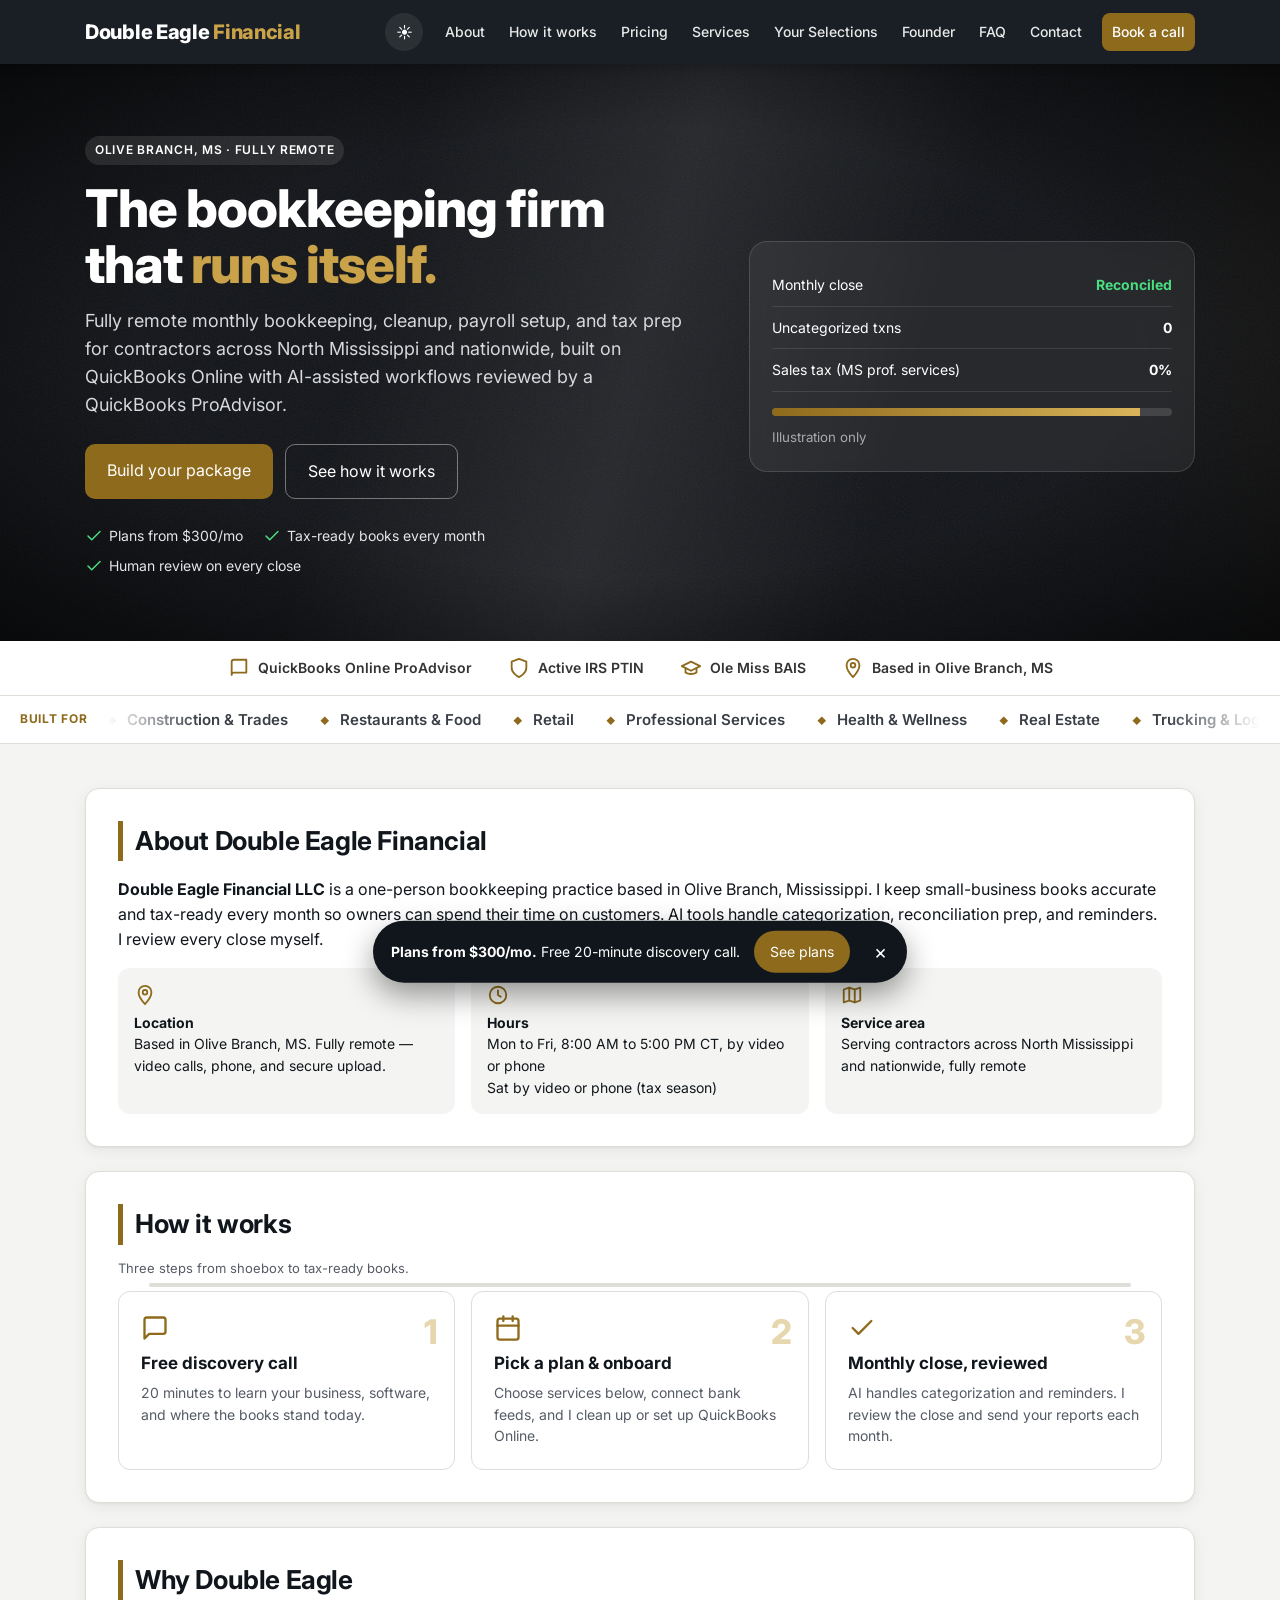
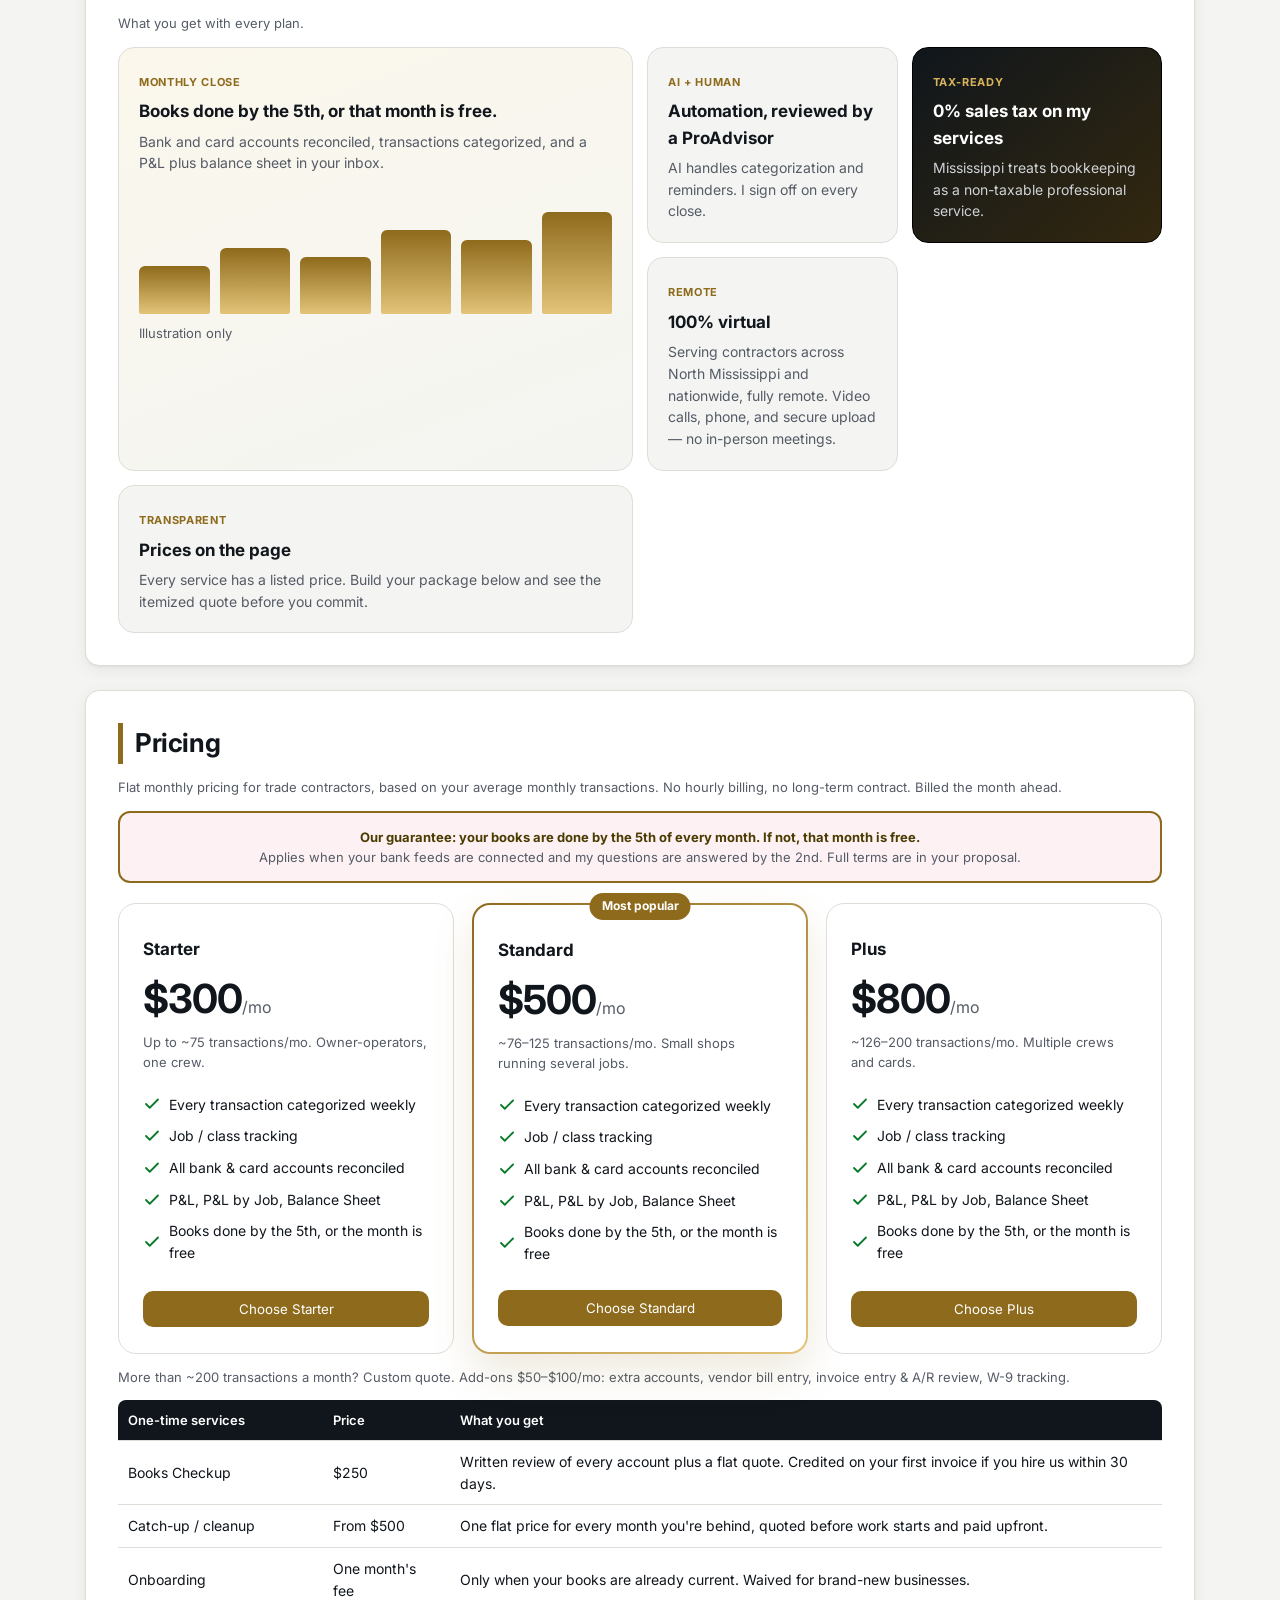
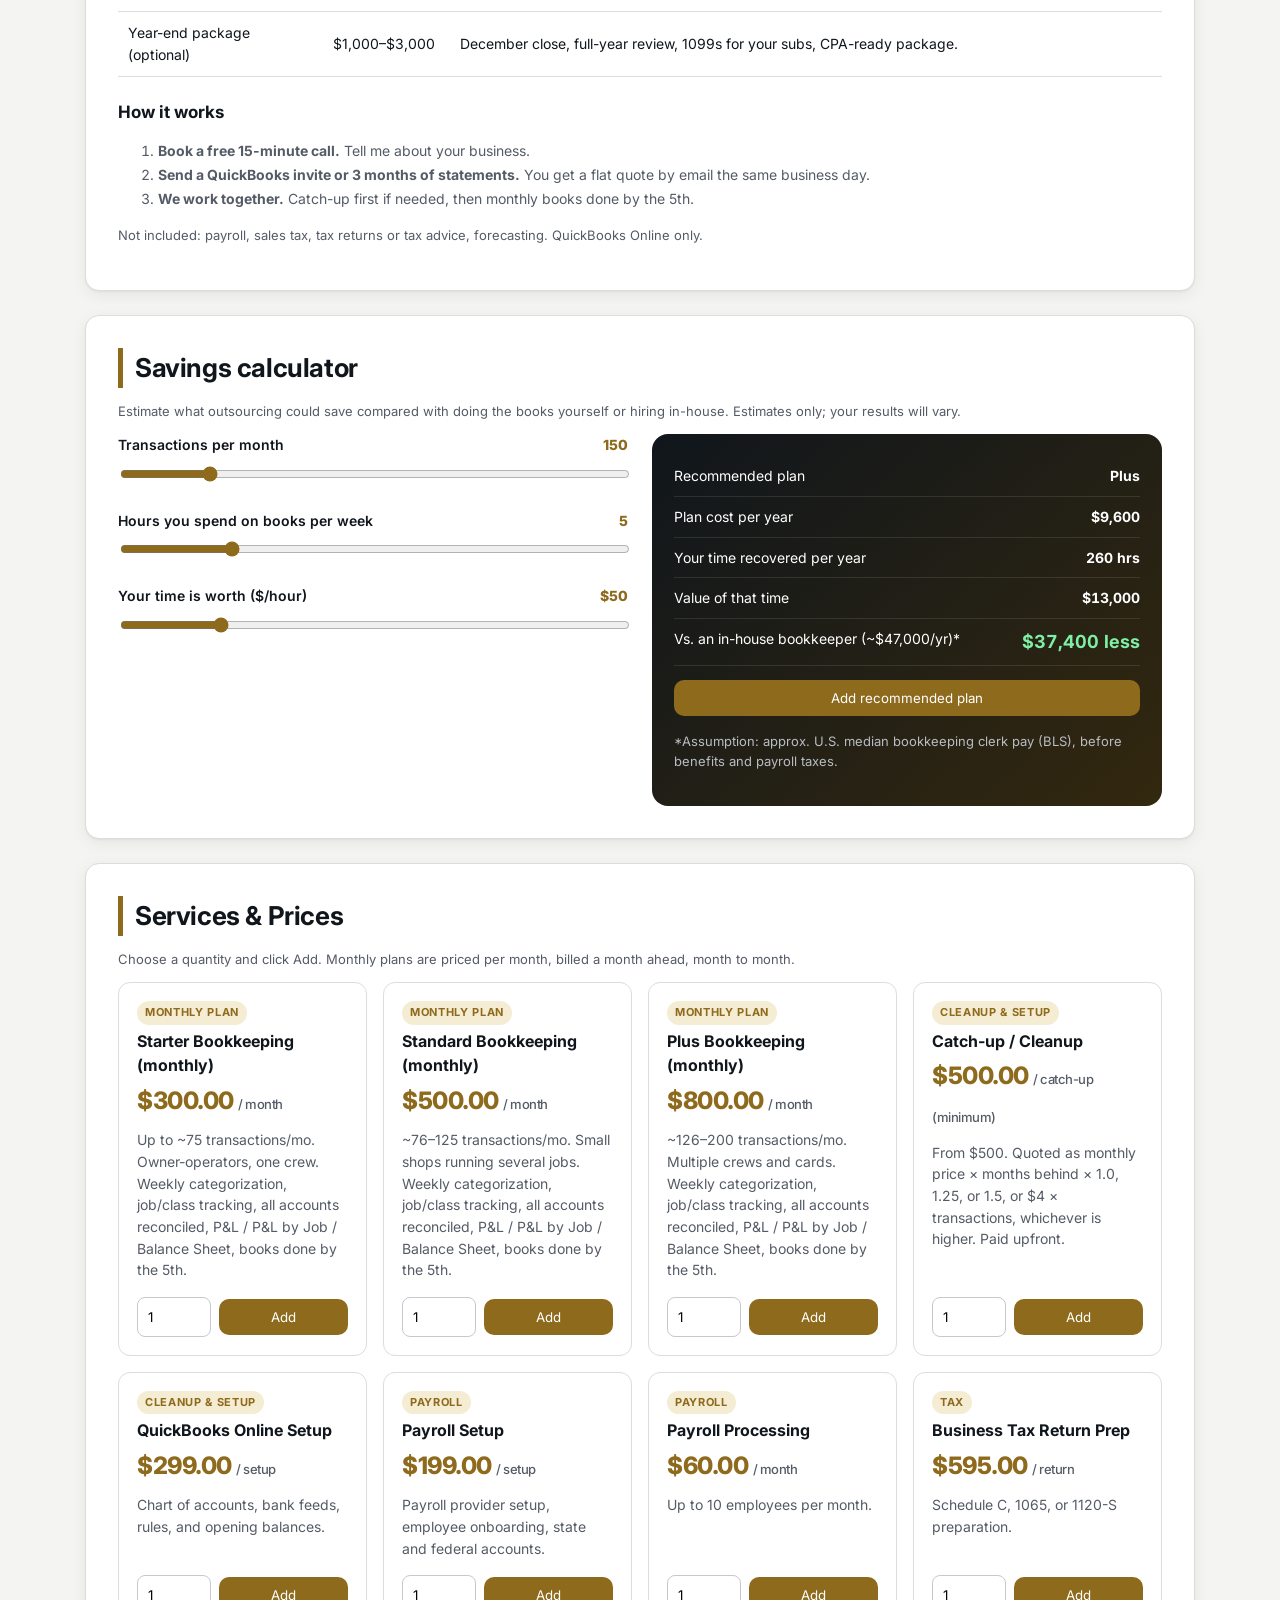
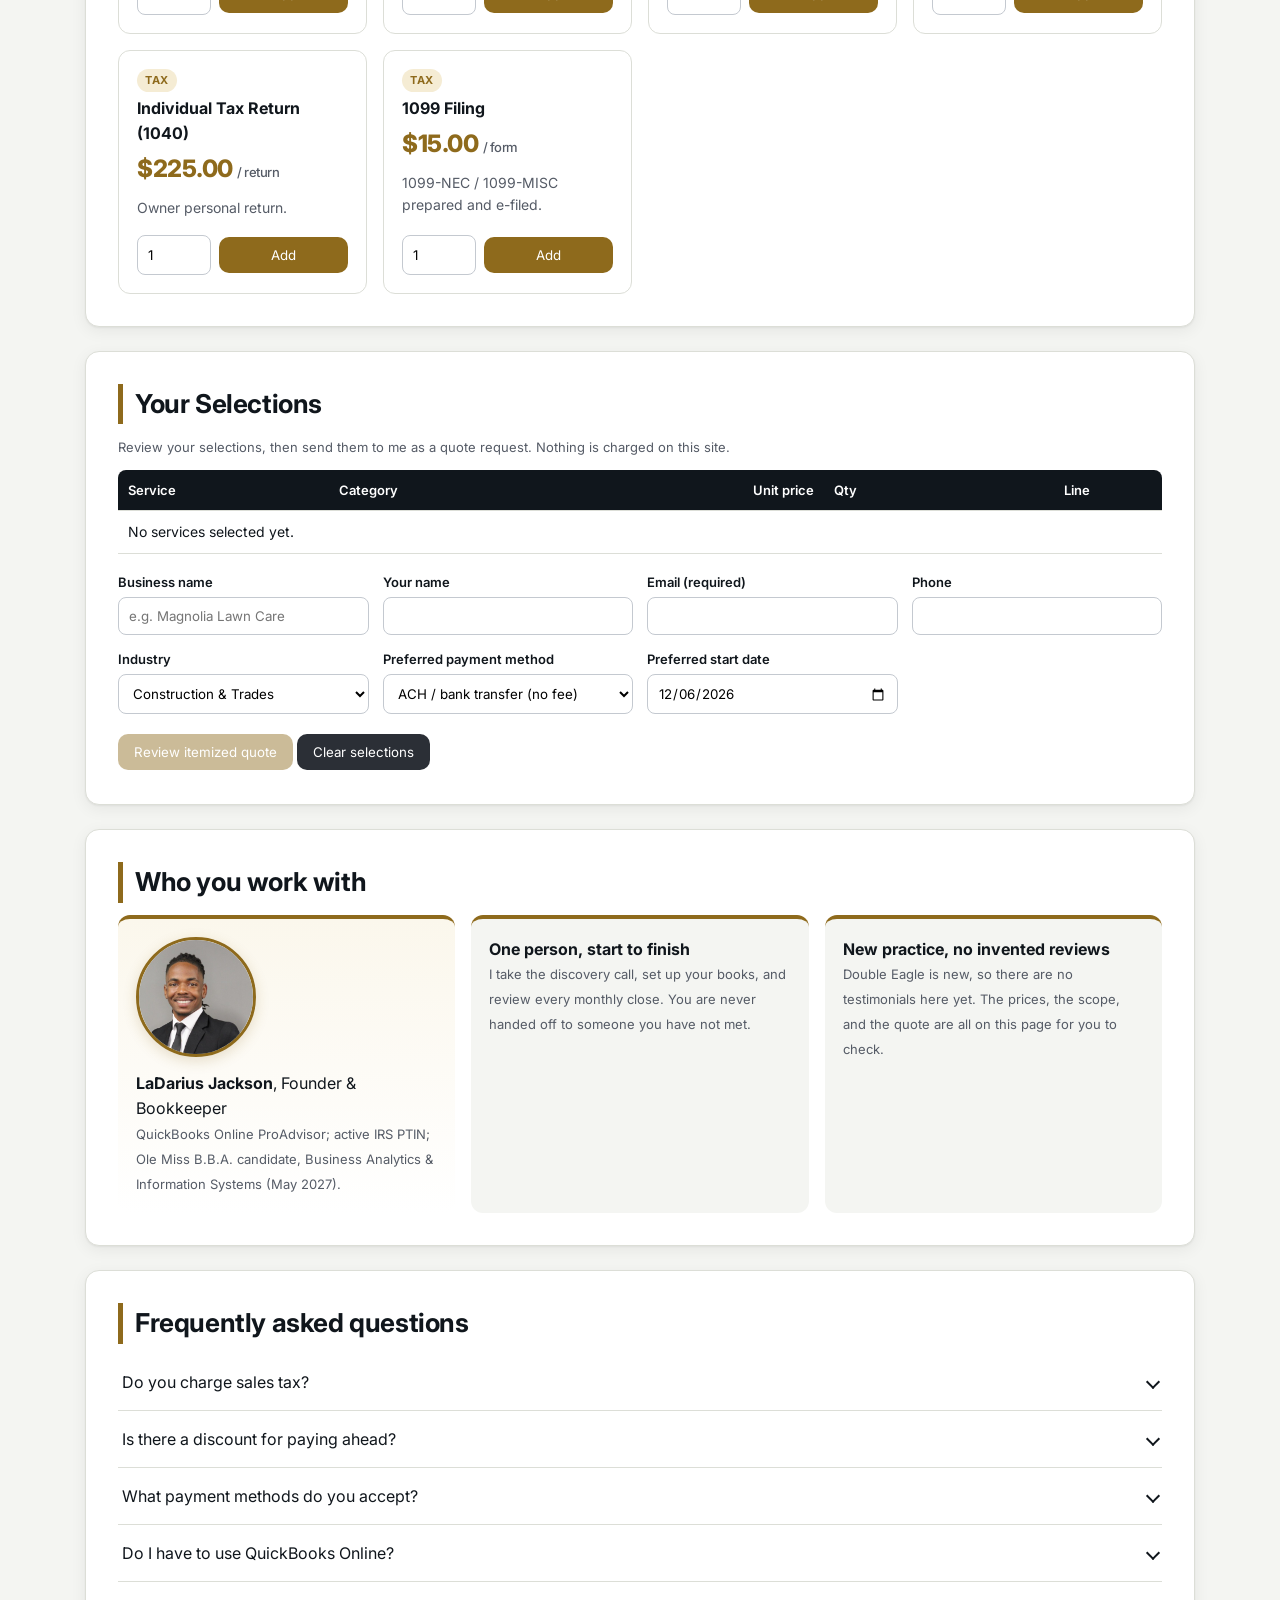
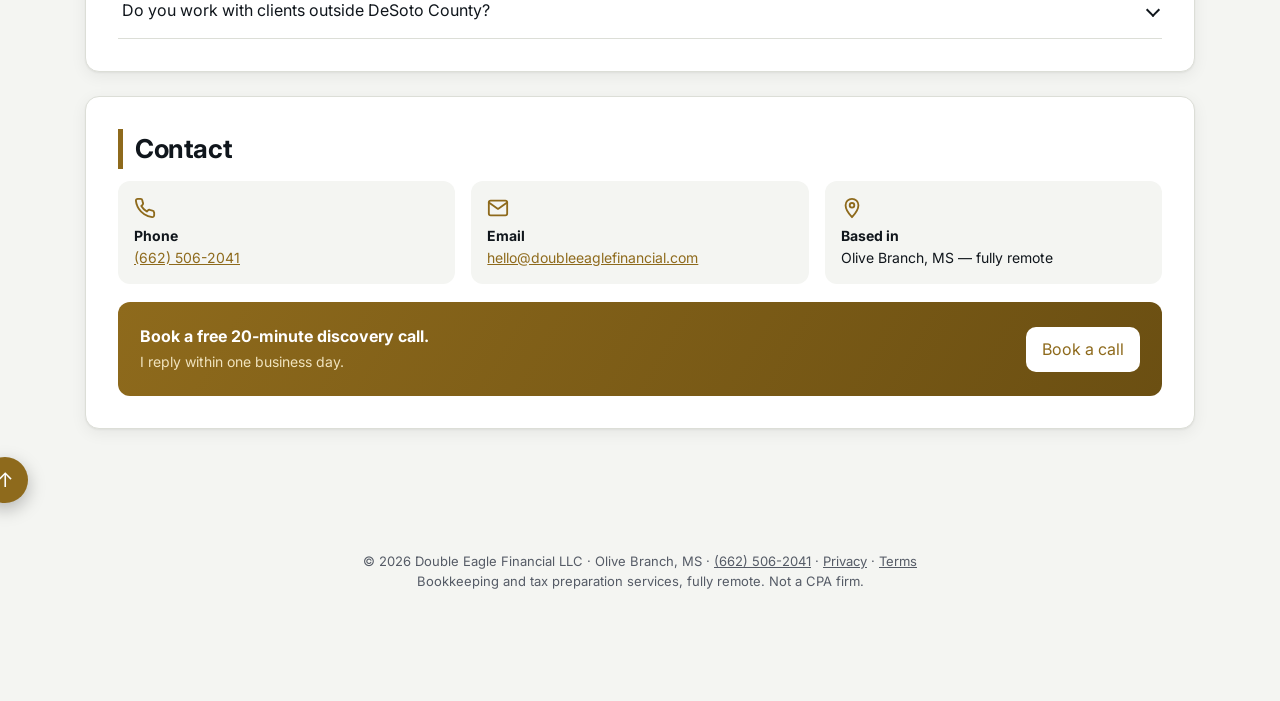
==== commit 999af168: "Virtual-only: no in-person meetings" ====
--- a/index.html
+++ b/index.html
@@ -1,11 +1,11 @@
 <!DOCTYPE html><html lang="en"><head><meta charset="utf-8"><meta name="viewport" content="width=device-width,initial-scale=1">
 <title>Double Eagle Financial LLC | Bookkeeping in Olive Branch, MS</title>
-<meta name="description" content="Monthly bookkeeping, cleanup, payroll setup, and tax prep for small businesses in DeSoto County and the Memphis metro. Built on QuickBooks Online, reviewed by a ProAdvisor.">
+<meta name="description" content="Fully remote monthly bookkeeping, cleanup, payroll setup, and tax prep for contractors across North Mississippi and nationwide. Built on QuickBooks Online, reviewed by a ProAdvisor.">
 <meta name="theme-color" content="#10161C">
 <link rel="canonical" href="https://www.doubleeaglefinancial.com/">
 <meta name="robots" content="index, follow">
 <meta property="og:type" content="website"><meta property="og:title" content="Double Eagle Financial LLC | Bookkeeping that runs itself">
-<meta property="og:description" content="Bookkeeping, cleanup, payroll setup, and tax prep for small businesses in Olive Branch, MS and the Memphis metro.">
+<meta property="og:description" content="Fully remote bookkeeping, cleanup, payroll setup, and tax prep for contractors across North Mississippi and nationwide.">
 <meta property="og:site_name" content="Double Eagle Financial"><meta property="og:url" content="https://www.doubleeaglefinancial.com/"><meta property="og:image" content="https://www.doubleeaglefinancial.com/assets/img/og-card.svg">
 <meta name="twitter:card" content="summary">
 <link rel="icon" type="image/svg+xml" href="/assets/img/favicon.svg">
@@ -14,7 +14,7 @@
 <link rel="stylesheet" href="style.css"><script>try{if(localStorage.getItem("def-theme")==="dark")document.documentElement.dataset.theme="dark"}catch(e){}</script><script src="fx.js"></script>
 <script type="application/ld+json">
 {"@context":"https://schema.org","@type":"AccountingService","name":"Double Eagle Financial LLC",
-"description":"Monthly bookkeeping, cleanup, payroll setup, and tax prep for small businesses in DeSoto County and the Memphis metro.",
+"description":"Fully remote monthly bookkeeping, cleanup, payroll setup, and tax prep for contractors across North Mississippi and nationwide.",
 "url":"https://www.doubleeaglefinancial.com/","email":"hello@doubleeaglefinancial.com","telephone":"+1-662-506-2041",
 "founder":{"@type":"Person","name":"LaDarius Jackson"},
 "address":{"@type":"PostalAddress","addressLocality":"Olive Branch","addressRegion":"MS","postalCode":"38654","addressCountry":"US"},
@@ -25,7 +25,7 @@
 <header class="site"><div class="wrap hbar"><a class="logo" href="#top">Double Eagle <span>Financial</span></a>
 <button class="burger" id="navToggle" aria-label="Open menu" aria-expanded="false" aria-controls="siteNav"><span></span><span></span><span></span></button>
 <button class="theme-tg" id="themeToggle" aria-label="Toggle dark mode" title="Toggle dark mode"><span class="sun">☀</span><span class="moon">☾</span></button><nav id="siteNav" aria-label="Main"><a href="#about">About</a><a href="#how">How it works</a><a href="#pricing">Pricing</a><a href="#services">Services</a><a href="#cart">Your Selections</a><a href="#team">Founder</a><a href="#faq">FAQ</a><a href="#contact">Contact</a><a href="https://calendly.com/double-eagle-financial/profit-leak-audit-call" target="_blank" rel="noopener" class="nav-cta">Book a call</a></nav></div></header>
-<div class="hero" id="top"><div class="wrap hero-in"><div><span class="eyebrow">Olive Branch, MS · DeSoto County · Memphis metro</span><h1>The bookkeeping firm that <em>runs itself.</em></h1><p>Monthly bookkeeping, cleanup, payroll setup, and tax prep for small businesses, built on QuickBooks Online with AI-assisted workflows reviewed by a QuickBooks ProAdvisor.</p>
+<div class="hero" id="top"><div class="wrap hero-in"><div><span class="eyebrow">Olive Branch, MS · Fully remote</span><h1>The bookkeeping firm that <em>runs itself.</em></h1><p>Fully remote monthly bookkeeping, cleanup, payroll setup, and tax prep for contractors across North Mississippi and nationwide, built on QuickBooks Online with AI-assisted workflows reviewed by a QuickBooks ProAdvisor.</p>
 <div class="cta-row"><a class="btn btn-lg" href="#services">Build your package</a><a class="btn btn-ghost btn-lg" href="#how">See how it works</a></div>
 <ul class="hero-points"><li><svg class="ic" viewBox="0 0 24 24" aria-hidden="true" fill="none" stroke="currentColor" stroke-width="2" stroke-linecap="round" stroke-linejoin="round"><path d="M20 6 9 17l-5-5"/></svg>Plans from $300/mo</li><li><svg class="ic" viewBox="0 0 24 24" aria-hidden="true" fill="none" stroke="currentColor" stroke-width="2" stroke-linecap="round" stroke-linejoin="round"><path d="M20 6 9 17l-5-5"/></svg>Tax-ready books every month</li><li><svg class="ic" viewBox="0 0 24 24" aria-hidden="true" fill="none" stroke="currentColor" stroke-width="2" stroke-linecap="round" stroke-linejoin="round"><path d="M20 6 9 17l-5-5"/></svg>Human review on every close</li></ul></div>
 <div class="hero-card" aria-hidden="true"><div class="hc-row"><span>Monthly close</span><b class="okc">Reconciled</b></div><div class="hc-row"><span>Uncategorized txns</span><b>0</b></div><div class="hc-row"><span>Sales tax (MS prof. services)</span><b>0%</b></div><div class="hc-bar"><i></i></div><small>Illustration only</small></div></div></div>
@@ -34,7 +34,7 @@
 <main id="main">
 <section id="about"><h2>About Double Eagle Financial</h2>
 <p><b>Double Eagle Financial LLC</b> is a one-person bookkeeping practice based in Olive Branch, Mississippi. I keep small-business books accurate and tax-ready every month so owners can spend their time on customers. AI tools handle categorization, reconciliation prep, and reminders. I review every close myself.</p>
-<div class="grid"><div class="info"><svg class="ic" viewBox="0 0 24 24" aria-hidden="true" fill="none" stroke="currentColor" stroke-width="2" stroke-linecap="round" stroke-linejoin="round"><path d="M12 22s7-7.4 7-13a7 7 0 0 0-14 0c0 5.6 7 13 7 13z"/><circle cx="12" cy="9" r="2.5"/></svg><b>Location</b><br>Olive Branch, MS 38654 (virtual-first; in-person meetings by appointment)</div><div class="info"><svg class="ic" viewBox="0 0 24 24" aria-hidden="true" fill="none" stroke="currentColor" stroke-width="2" stroke-linecap="round" stroke-linejoin="round"><circle cx="12" cy="12" r="9"/><path d="M12 7v5l3 2"/></svg><b>Hours</b><br>Mon to Fri, 8:00 AM to 5:00 PM CT<br>Sat by appointment (tax season)</div><div class="info"><svg class="ic" viewBox="0 0 24 24" aria-hidden="true" fill="none" stroke="currentColor" stroke-width="2" stroke-linecap="round" stroke-linejoin="round"><path d="M9 4 3 6v14l6-2 6 2 6-2V4l-6 2z"/><path d="M9 4v14M15 6v14"/></svg><b>Service area</b><br>DeSoto County (Olive Branch, Southaven, Hernando, Horn Lake), Memphis metro, and remote clients nationwide</div></div></section>
+<div class="grid"><div class="info"><svg class="ic" viewBox="0 0 24 24" aria-hidden="true" fill="none" stroke="currentColor" stroke-width="2" stroke-linecap="round" stroke-linejoin="round"><path d="M12 22s7-7.4 7-13a7 7 0 0 0-14 0c0 5.6 7 13 7 13z"/><circle cx="12" cy="9" r="2.5"/></svg><b>Location</b><br>Based in Olive Branch, MS. Fully remote — video calls, phone, and secure upload.</div><div class="info"><svg class="ic" viewBox="0 0 24 24" aria-hidden="true" fill="none" stroke="currentColor" stroke-width="2" stroke-linecap="round" stroke-linejoin="round"><circle cx="12" cy="12" r="9"/><path d="M12 7v5l3 2"/></svg><b>Hours</b><br>Mon to Fri, 8:00 AM to 5:00 PM CT, by video or phone<br>Sat by video or phone (tax season)</div><div class="info"><svg class="ic" viewBox="0 0 24 24" aria-hidden="true" fill="none" stroke="currentColor" stroke-width="2" stroke-linecap="round" stroke-linejoin="round"><path d="M9 4 3 6v14l6-2 6 2 6-2V4l-6 2z"/><path d="M9 4v14M15 6v14"/></svg><b>Service area</b><br>Serving contractors across North Mississippi and nationwide, fully remote</div></div></section>
 <section id="how"><h2>How it works</h2><p class="note">Three steps from shoebox to tax-ready books.</p><div class="steps timeline"><div class="tl-line" aria-hidden="true"><i></i></div>
 <div class="step"><span class="num">1</span><svg class="ic" viewBox="0 0 24 24" aria-hidden="true" fill="none" stroke="currentColor" stroke-width="2" stroke-linecap="round" stroke-linejoin="round"><path d="M21 15a2 2 0 0 1-2 2H7l-4 4V5a2 2 0 0 1 2-2h14a2 2 0 0 1 2 2z"/></svg><h3>Free discovery call</h3><p>20 minutes to learn your business, software, and where the books stand today.</p></div>
 <div class="step"><span class="num">2</span><svg class="ic" viewBox="0 0 24 24" aria-hidden="true" fill="none" stroke="currentColor" stroke-width="2" stroke-linecap="round" stroke-linejoin="round"><rect x="3" y="4" width="18" height="18" rx="2"/><path d="M16 2v4M8 2v4M3 10h18"/></svg><h3>Pick a plan &amp; onboard</h3><p>Choose services below, connect bank feeds, and I clean up or set up QuickBooks Online.</p></div>
@@ -43,7 +43,7 @@
 <div class="bx bx-big"><span class="bx-k">Monthly close</span><h3>Books done by the 5th, or that month is free.</h3><p>Bank and card accounts reconciled, transactions categorized, and a P&amp;L plus balance sheet in your inbox.</p><div class="mini-chart" aria-hidden="true"><i style="--h:40%"></i><i style="--h:55%"></i><i style="--h:48%"></i><i style="--h:70%"></i><i style="--h:62%"></i><i style="--h:85%"></i></div><small class="note">Illustration only</small></div>
 <div class="bx"><span class="bx-k">AI + human</span><h3>Automation, reviewed by a ProAdvisor</h3><p>AI handles categorization and reminders. I sign off on every close.</p></div>
 <div class="bx bx-dark"><span class="bx-k">Tax-ready</span><h3>0% sales tax on my services</h3><p>Mississippi treats bookkeeping as a non-taxable professional service.</p></div>
-<div class="bx"><span class="bx-k">Local</span><h3>DeSoto County roots</h3><p>Virtual-first, with in-person meetings in Olive Branch by appointment.</p></div>
+<div class="bx"><span class="bx-k">Remote</span><h3>100% virtual</h3><p>Serving contractors across North Mississippi and nationwide, fully remote. Video calls, phone, and secure upload — no in-person meetings.</p></div>
 <div class="bx bx-wide"><span class="bx-k">Transparent</span><h3>Prices on the page</h3><p>Every service has a listed price. Build your package below and see the itemized quote before you commit.</p></div></div></section>
 <section id="pricing"><h2>Pricing</h2>
 <p class="note">Flat monthly pricing for trade contractors, based on your average monthly transactions. No hourly billing, no long-term contract. Billed the month ahead.</p>
@@ -94,9 +94,9 @@
 <div class="founder"><img src="/assets/img/founder.jpg" alt="LaDarius Jackson headshot" class="headshot" width="120" height="120"><br><b>LaDarius Jackson</b>, Founder &amp; Bookkeeper<br><span class="note">QuickBooks Online ProAdvisor; active IRS PTIN; Ole Miss B.B.A. candidate, Business Analytics &amp; Information Systems (May 2027).</span></div>
 <div><b>One person, start to finish</b><br><span class="note">I take the discovery call, set up your books, and review every monthly close. You are never handed off to someone you have not met.</span></div>
 <div><b>New practice, no invented reviews</b><br><span class="note">Double Eagle is new, so there are no testimonials here yet. The prices, the scope, and the quote are all on this page for you to check.</span></div></div></section>
-<section id="faq"><h2>Frequently asked questions</h2><div class="faq"><div class="faq-item"><h3><button class="faq-q" aria-expanded="false" aria-controls="fa0">Do you charge sales tax?<span class="chev" aria-hidden="true"></span></button></h3><div class="faq-a" id="fa0" hidden><p>No. Accounting, bookkeeping, payroll, and tax services are non-taxable professional services in Mississippi (35 Miss. Code R. 4-05-06-202).</p></div></div><div class="faq-item"><h3><button class="faq-q" aria-expanded="false" aria-controls="fa1">Is there a discount for paying ahead?<span class="chev" aria-hidden="true"></span></button></h3><div class="faq-a" id="fa1" hidden><p>No. Plans are month to month and billed a month ahead. There is no prepay discount and no long-term contract. Cancel with 30 days' notice.</p></div></div><div class="faq-item"><h3><button class="faq-q" aria-expanded="false" aria-controls="fa2">What payment methods do you accept?<span class="chev" aria-hidden="true"></span></button></h3><div class="faq-a" id="fa2" hidden><p>ACH / bank transfer with no fee, or credit/debit card with a 3% processing fee.</p></div></div><div class="faq-item"><h3><button class="faq-q" aria-expanded="false" aria-controls="fa3">Do I have to use QuickBooks Online?<span class="chev" aria-hidden="true"></span></button></h3><div class="faq-a" id="fa3" hidden><p>I build on QuickBooks Online. If you use something else, the setup service can migrate you.</p></div></div><div class="faq-item"><h3><button class="faq-q" aria-expanded="false" aria-controls="fa4">Do you work with clients outside DeSoto County?<span class="chev" aria-hidden="true"></span></button></h3><div class="faq-a" id="fa4" hidden><p>Yes. I am virtual-first and work with the Memphis metro and remote clients nationwide. In-person meetings are by appointment.</p></div></div></div></section>
-<section id="contact"><h2>Contact</h2><div class="grid contact-grid"><div class="info"><svg class="ic" viewBox="0 0 24 24" aria-hidden="true" fill="none" stroke="currentColor" stroke-width="2" stroke-linecap="round" stroke-linejoin="round"><path d="M22 16.9v3a2 2 0 0 1-2.2 2 19.8 19.8 0 0 1-8.6-3.1 19.5 19.5 0 0 1-6-6A19.8 19.8 0 0 1 2.1 4.2 2 2 0 0 1 4.1 2h3a2 2 0 0 1 2 1.7c.1.9.4 1.8.7 2.7a2 2 0 0 1-.5 2.1L8 9.8a16 16 0 0 0 6 6l1.3-1.3a2 2 0 0 1 2.1-.4c.9.3 1.8.6 2.7.7a2 2 0 0 1 1.7 2z"/></svg><b>Phone</b><br><a href="tel:+16625062041">(662) 506-2041</a></div><div class="info"><svg class="ic" viewBox="0 0 24 24" aria-hidden="true" fill="none" stroke="currentColor" stroke-width="2" stroke-linecap="round" stroke-linejoin="round"><rect x="2" y="4" width="20" height="16" rx="2"/><path d="m22 6-10 7L2 6"/></svg><b>Email</b><br><a href="mailto:hello@doubleeaglefinancial.com">hello@doubleeaglefinancial.com</a></div><div class="info"><svg class="ic" viewBox="0 0 24 24" aria-hidden="true" fill="none" stroke="currentColor" stroke-width="2" stroke-linecap="round" stroke-linejoin="round"><path d="M12 22s7-7.4 7-13a7 7 0 0 0-14 0c0 5.6 7 13 7 13z"/><circle cx="12" cy="9" r="2.5"/></svg><b>Office</b><br>Olive Branch, MS 38654</div></div><div class="cta-band"><div><b>Book a free 20-minute discovery call.</b><br><span>I reply within one business day.</span></div><a class="btn btn-light" href="https://calendly.com/double-eagle-financial/profit-leak-audit-call" target="_blank" rel="noopener">Book a call</a></div></section>
+<section id="faq"><h2>Frequently asked questions</h2><div class="faq"><div class="faq-item"><h3><button class="faq-q" aria-expanded="false" aria-controls="fa0">Do you charge sales tax?<span class="chev" aria-hidden="true"></span></button></h3><div class="faq-a" id="fa0" hidden><p>No. Accounting, bookkeeping, payroll, and tax services are non-taxable professional services in Mississippi (35 Miss. Code R. 4-05-06-202).</p></div></div><div class="faq-item"><h3><button class="faq-q" aria-expanded="false" aria-controls="fa1">Is there a discount for paying ahead?<span class="chev" aria-hidden="true"></span></button></h3><div class="faq-a" id="fa1" hidden><p>No. Plans are month to month and billed a month ahead. There is no prepay discount and no long-term contract. Cancel with 30 days' notice.</p></div></div><div class="faq-item"><h3><button class="faq-q" aria-expanded="false" aria-controls="fa2">What payment methods do you accept?<span class="chev" aria-hidden="true"></span></button></h3><div class="faq-a" id="fa2" hidden><p>ACH / bank transfer with no fee, or credit/debit card with a 3% processing fee.</p></div></div><div class="faq-item"><h3><button class="faq-q" aria-expanded="false" aria-controls="fa3">Do I have to use QuickBooks Online?<span class="chev" aria-hidden="true"></span></button></h3><div class="faq-a" id="fa3" hidden><p>I build on QuickBooks Online. If you use something else, the setup service can migrate you.</p></div></div><div class="faq-item"><h3><button class="faq-q" aria-expanded="false" aria-controls="fa4">Do you work with clients outside DeSoto County?<span class="chev" aria-hidden="true"></span></button></h3><div class="faq-a" id="fa4" hidden><p>Yes. The practice is 100% virtual — video calls, phone, and secure upload. I serve contractors across North Mississippi and nationwide, fully remote. There are no in-person meetings.</p></div></div></div></section>
+<section id="contact"><h2>Contact</h2><div class="grid contact-grid"><div class="info"><svg class="ic" viewBox="0 0 24 24" aria-hidden="true" fill="none" stroke="currentColor" stroke-width="2" stroke-linecap="round" stroke-linejoin="round"><path d="M22 16.9v3a2 2 0 0 1-2.2 2 19.8 19.8 0 0 1-8.6-3.1 19.5 19.5 0 0 1-6-6A19.8 19.8 0 0 1 2.1 4.2 2 2 0 0 1 4.1 2h3a2 2 0 0 1 2 1.7c.1.9.4 1.8.7 2.7a2 2 0 0 1-.5 2.1L8 9.8a16 16 0 0 0 6 6l1.3-1.3a2 2 0 0 1 2.1-.4c.9.3 1.8.6 2.7.7a2 2 0 0 1 1.7 2z"/></svg><b>Phone</b><br><a href="tel:+16625062041">(662) 506-2041</a></div><div class="info"><svg class="ic" viewBox="0 0 24 24" aria-hidden="true" fill="none" stroke="currentColor" stroke-width="2" stroke-linecap="round" stroke-linejoin="round"><rect x="2" y="4" width="20" height="16" rx="2"/><path d="m22 6-10 7L2 6"/></svg><b>Email</b><br><a href="mailto:hello@doubleeaglefinancial.com">hello@doubleeaglefinancial.com</a></div><div class="info"><svg class="ic" viewBox="0 0 24 24" aria-hidden="true" fill="none" stroke="currentColor" stroke-width="2" stroke-linecap="round" stroke-linejoin="round"><path d="M12 22s7-7.4 7-13a7 7 0 0 0-14 0c0 5.6 7 13 7 13z"/><circle cx="12" cy="9" r="2.5"/></svg><b>Based in</b><br>Olive Branch, MS — fully remote</div></div><div class="cta-band"><div><b>Book a free 20-minute discovery call.</b><br><span>I reply within one business day.</span></div><a class="btn btn-light" href="https://calendly.com/double-eagle-financial/profit-leak-audit-call" target="_blank" rel="noopener">Book a call</a></div></section>
 </main><div class="sticky-cta" id="stickyCta" hidden><span><b>Plans from $300/mo.</b> Free 20-minute discovery call.</span><a class="btn" href="#pricing">See plans</a><button type="button" class="x" id="ctaClose" aria-label="Dismiss">×</button></div>
 <button id="toTop" class="to-top" aria-label="Back to top">↑</button>
-<footer>© 2026 Double Eagle Financial LLC · Olive Branch, MS · <a href="tel:+16625062041">(662) 506-2041</a> · <a href="/privacy.html">Privacy</a> · <a href="/terms.html">Terms</a><br>Bookkeeping and tax preparation services. Not a CPA firm.</footer>
+<footer>© 2026 Double Eagle Financial LLC · Olive Branch, MS · <a href="tel:+16625062041">(662) 506-2041</a> · <a href="/privacy.html">Privacy</a> · <a href="/terms.html">Terms</a><br>Bookkeeping and tax preparation services, fully remote. Not a CPA firm.</footer>
 <script src="catalog.js"></script><script src="app.js"></script><script src="ui.js"></script><script src="v3.js"></script></body></html>
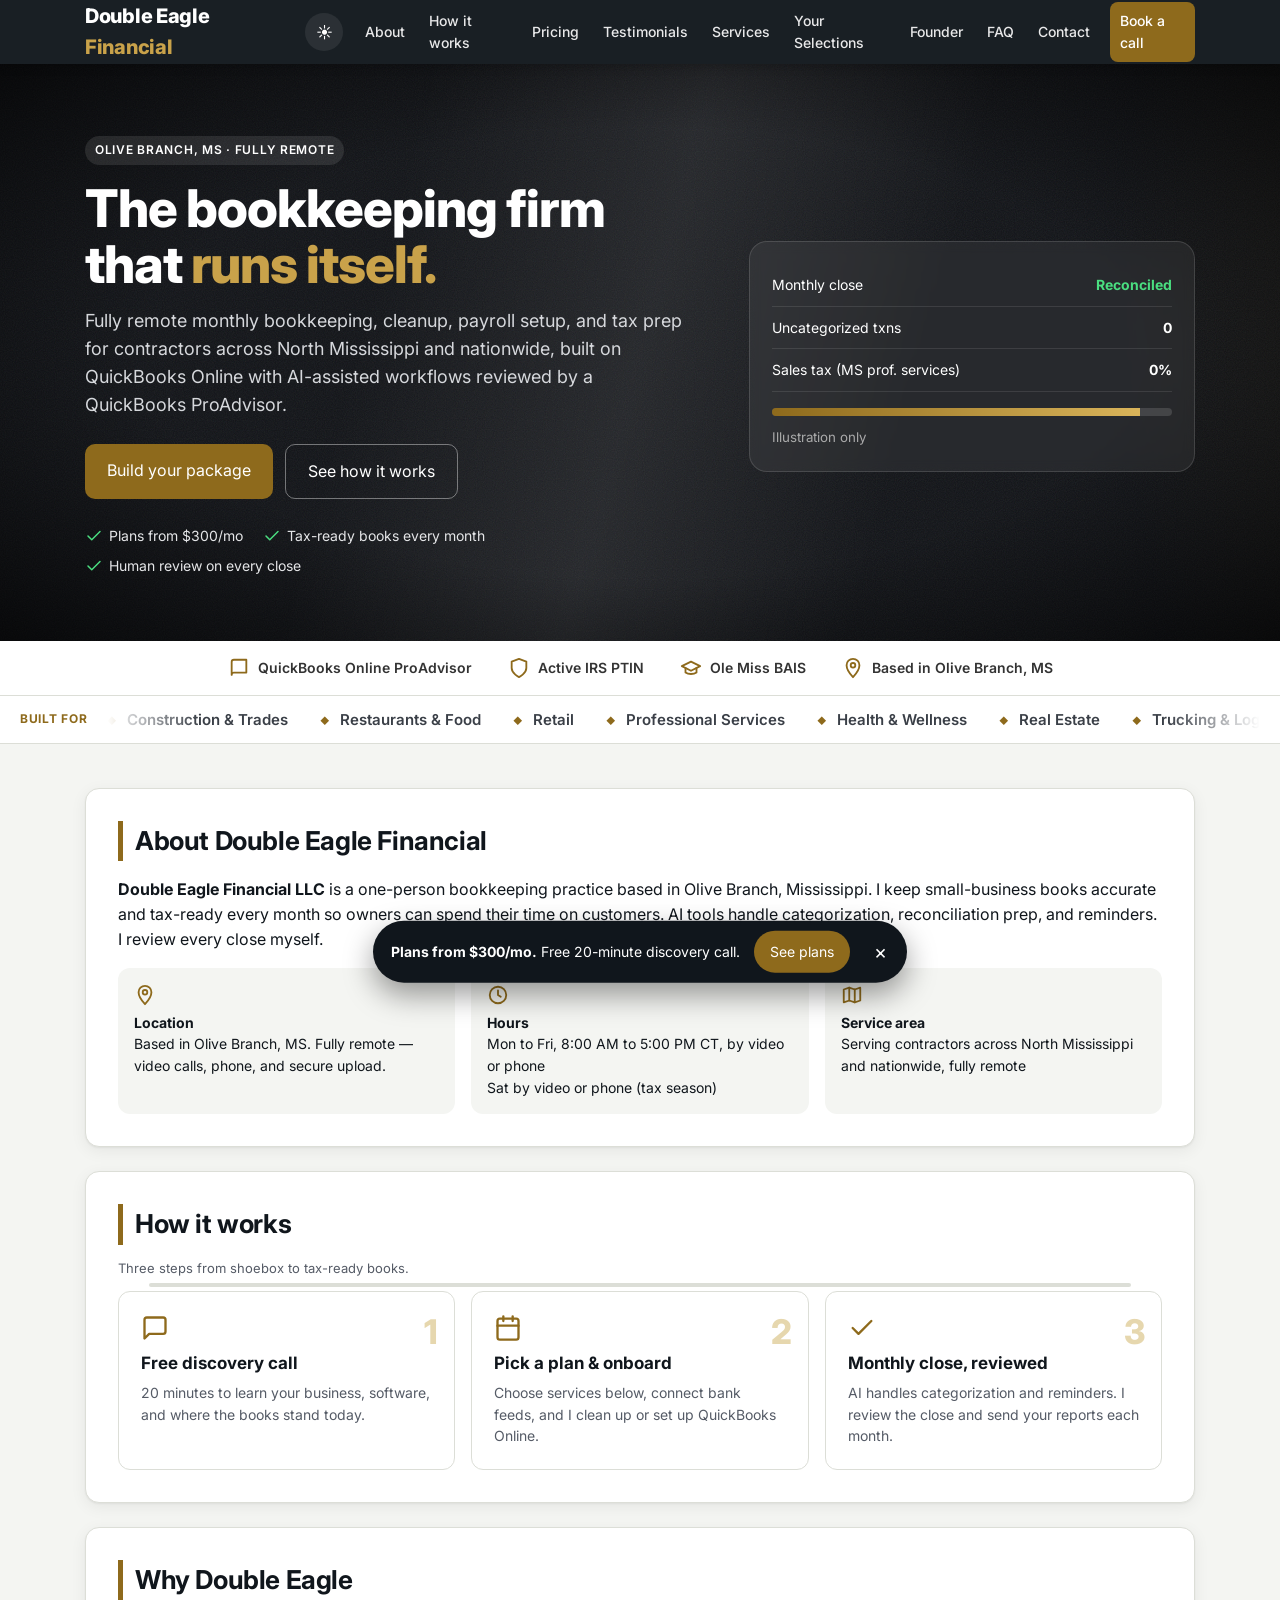
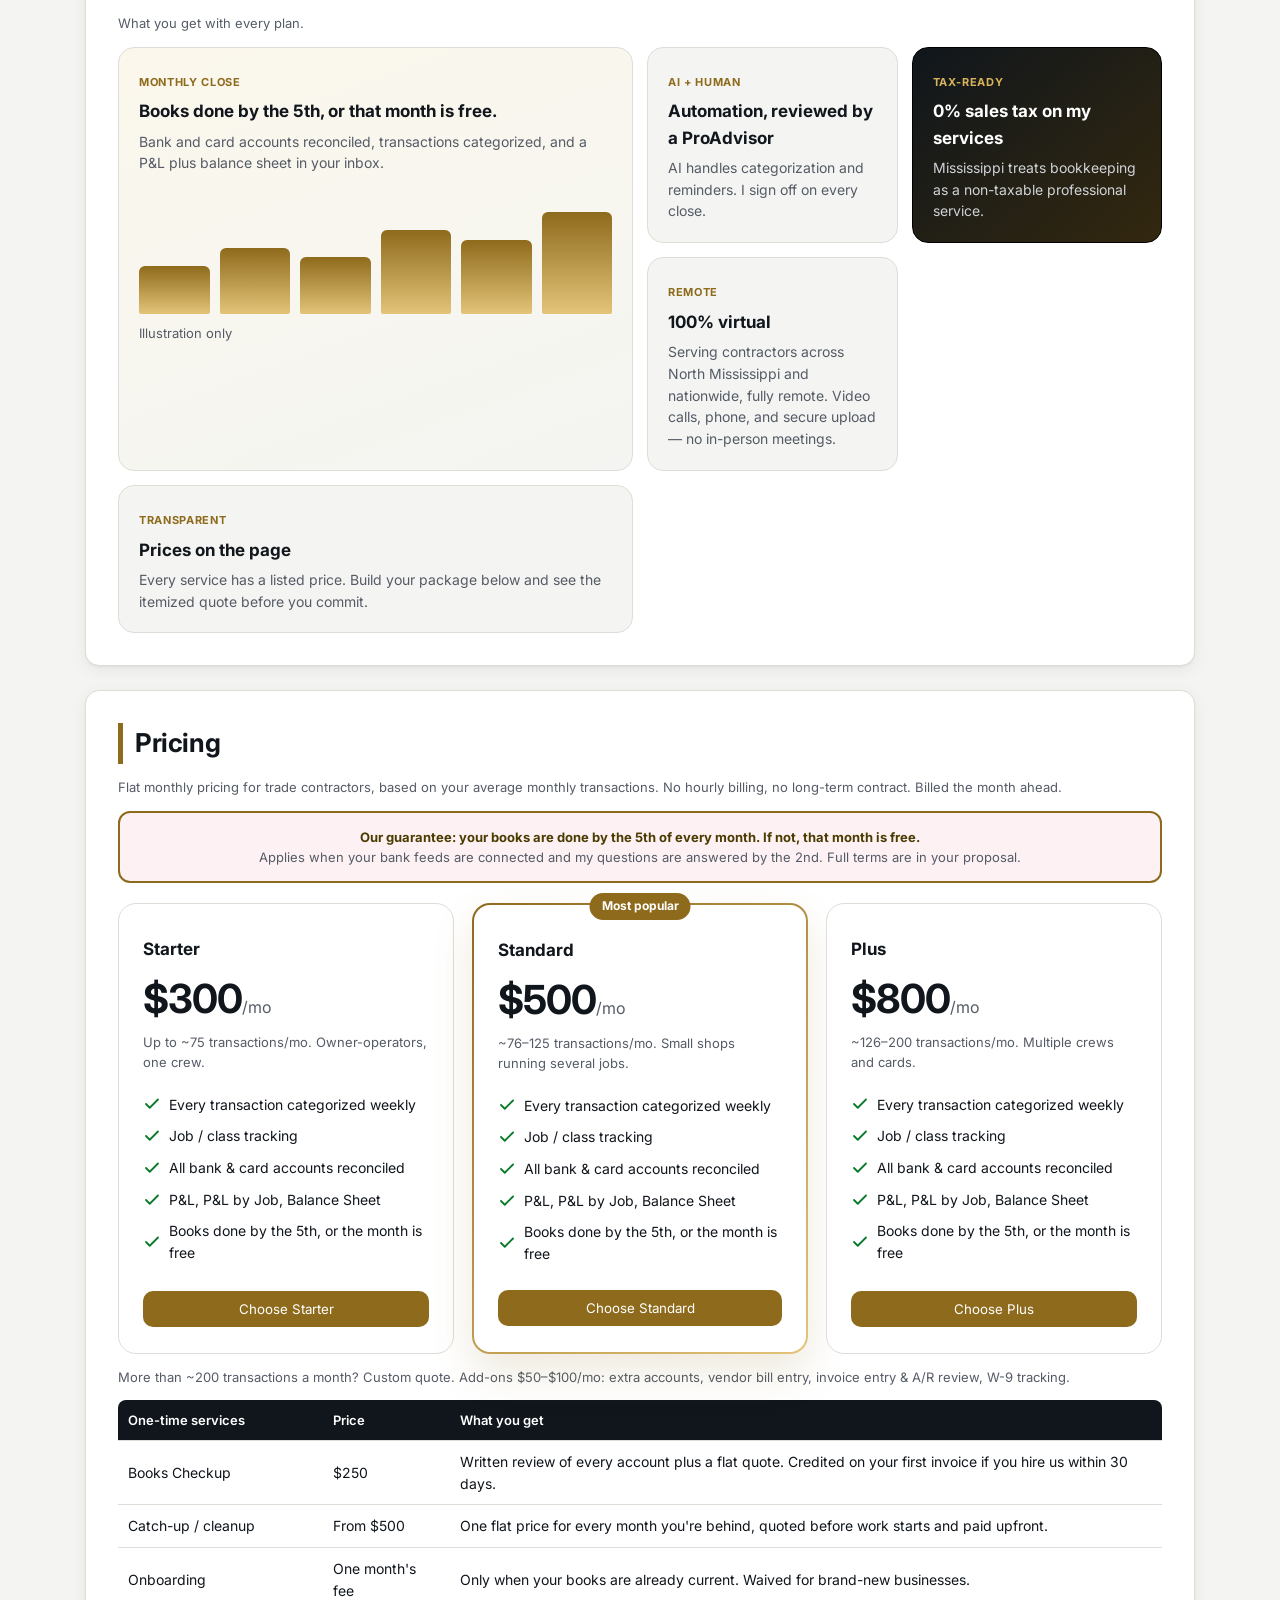
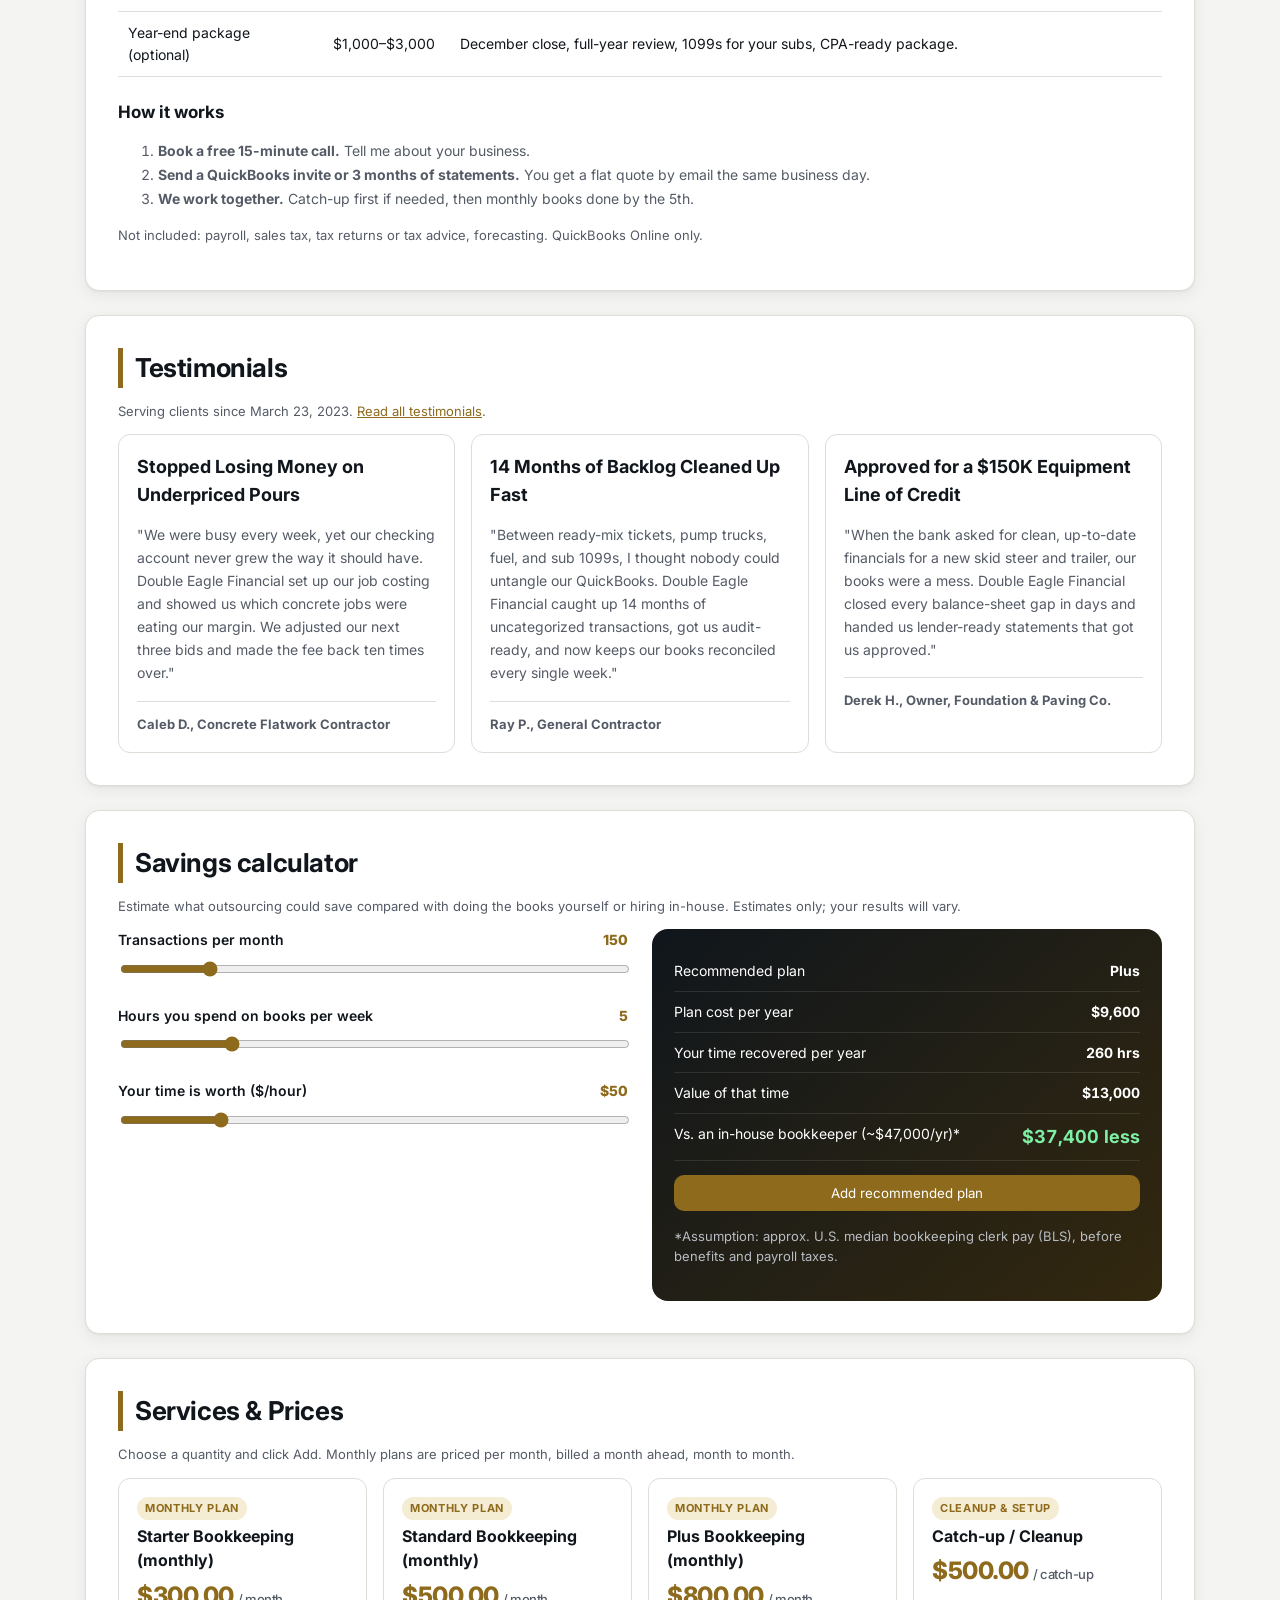
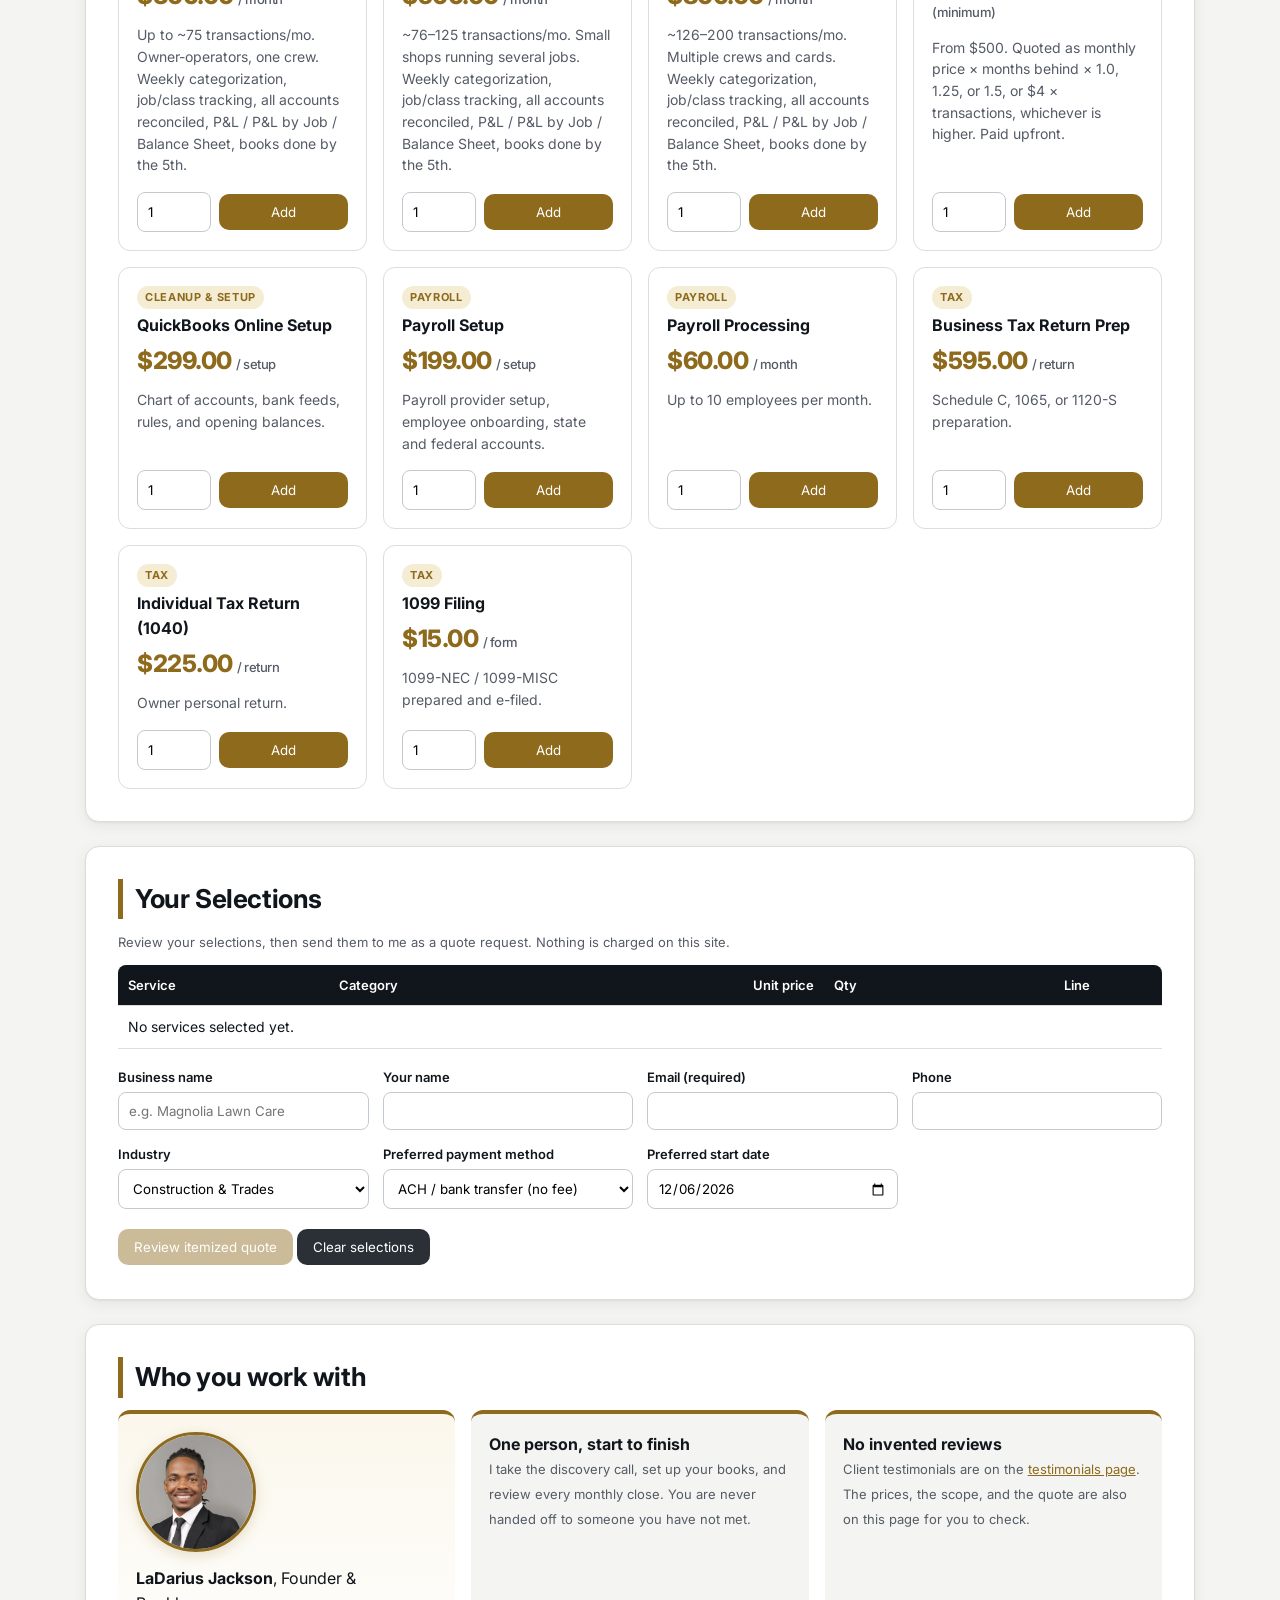
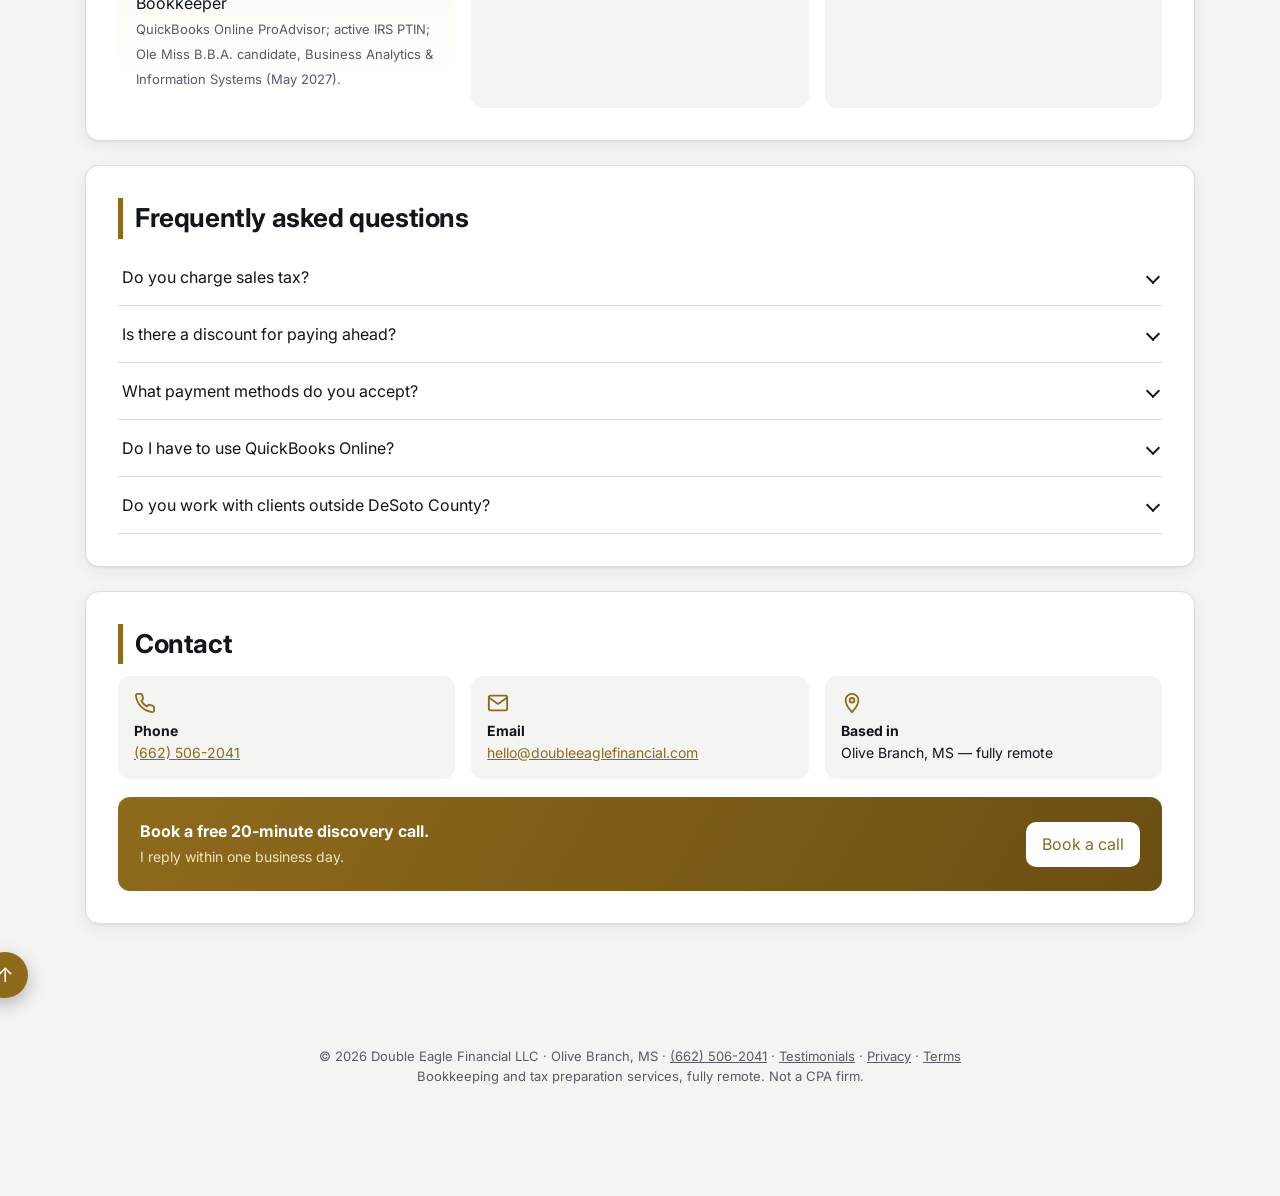
==== commit 6ae28e47: "Add client testimonials page and homepage section" ====
--- a/index.html
+++ b/index.html
@@ -24,7 +24,7 @@
 <a class="skip" href="#main">Skip to content</a>
 <header class="site"><div class="wrap hbar"><a class="logo" href="#top">Double Eagle <span>Financial</span></a>
 <button class="burger" id="navToggle" aria-label="Open menu" aria-expanded="false" aria-controls="siteNav"><span></span><span></span><span></span></button>
-<button class="theme-tg" id="themeToggle" aria-label="Toggle dark mode" title="Toggle dark mode"><span class="sun">☀</span><span class="moon">☾</span></button><nav id="siteNav" aria-label="Main"><a href="#about">About</a><a href="#how">How it works</a><a href="#pricing">Pricing</a><a href="#services">Services</a><a href="#cart">Your Selections</a><a href="#team">Founder</a><a href="#faq">FAQ</a><a href="#contact">Contact</a><a href="https://calendly.com/double-eagle-financial/profit-leak-audit-call" target="_blank" rel="noopener" class="nav-cta">Book a call</a></nav></div></header>
+<button class="theme-tg" id="themeToggle" aria-label="Toggle dark mode" title="Toggle dark mode"><span class="sun">☀</span><span class="moon">☾</span></button><nav id="siteNav" aria-label="Main"><a href="#about">About</a><a href="#how">How it works</a><a href="#pricing">Pricing</a><a href="#testimonials">Testimonials</a><a href="#services">Services</a><a href="#cart">Your Selections</a><a href="#team">Founder</a><a href="#faq">FAQ</a><a href="#contact">Contact</a><a href="https://calendly.com/double-eagle-financial/profit-leak-audit-call" target="_blank" rel="noopener" class="nav-cta">Book a call</a></nav></div></header>
 <div class="hero" id="top"><div class="wrap hero-in"><div><span class="eyebrow">Olive Branch, MS · Fully remote</span><h1>The bookkeeping firm that <em>runs itself.</em></h1><p>Fully remote monthly bookkeeping, cleanup, payroll setup, and tax prep for contractors across North Mississippi and nationwide, built on QuickBooks Online with AI-assisted workflows reviewed by a QuickBooks ProAdvisor.</p>
 <div class="cta-row"><a class="btn btn-lg" href="#services">Build your package</a><a class="btn btn-ghost btn-lg" href="#how">See how it works</a></div>
 <ul class="hero-points"><li><svg class="ic" viewBox="0 0 24 24" aria-hidden="true" fill="none" stroke="currentColor" stroke-width="2" stroke-linecap="round" stroke-linejoin="round"><path d="M20 6 9 17l-5-5"/></svg>Plans from $300/mo</li><li><svg class="ic" viewBox="0 0 24 24" aria-hidden="true" fill="none" stroke="currentColor" stroke-width="2" stroke-linecap="round" stroke-linejoin="round"><path d="M20 6 9 17l-5-5"/></svg>Tax-ready books every month</li><li><svg class="ic" viewBox="0 0 24 24" aria-hidden="true" fill="none" stroke="currentColor" stroke-width="2" stroke-linecap="round" stroke-linejoin="round"><path d="M20 6 9 17l-5-5"/></svg>Human review on every close</li></ul></div>
@@ -67,6 +67,32 @@
 <li><b>We work together.</b> Catch-up first if needed, then monthly books done by the 5th.</li></ol>
 <p class="note">Not included: payroll, sales tax, tax returns or tax advice, forecasting. QuickBooks Online only.</p>
 </section>
+<section id="testimonials"><h2>Testimonials</h2>
+<p class="note">Serving clients since March 23, 2023. <a href="/testimonials.html">Read all testimonials</a>.</p>
+<div class="t-grid">
+<article class="card t-card">
+  <h3>Stopped Losing Money on Underpriced Pours</h3>
+  <blockquote>
+    <p>&quot;We were busy every week, yet our checking account never grew the way it should have. Double Eagle Financial set up our job costing and showed us which concrete jobs were eating our margin. We adjusted our next three bids and made the fee back ten times over.&quot;</p>
+  </blockquote>
+  <p class="t-attr">Caleb D., Concrete Flatwork Contractor</p>
+</article>
+<article class="card t-card">
+  <h3>14 Months of Backlog Cleaned Up Fast</h3>
+  <blockquote>
+    <p>&quot;Between ready-mix tickets, pump trucks, fuel, and sub 1099s, I thought nobody could untangle our QuickBooks. Double Eagle Financial caught up 14 months of uncategorized transactions, got us audit-ready, and now keeps our books reconciled every single week.&quot;</p>
+  </blockquote>
+  <p class="t-attr">Ray P., General Contractor</p>
+</article>
+<article class="card t-card">
+  <h3>Approved for a $150K Equipment Line of Credit</h3>
+  <blockquote>
+    <p>&quot;When the bank asked for clean, up-to-date financials for a new skid steer and trailer, our books were a mess. Double Eagle Financial closed every balance-sheet gap in days and handed us lender-ready statements that got us approved.&quot;</p>
+  </blockquote>
+  <p class="t-attr">Derek H., Owner, Foundation &amp; Paving Co.</p>
+</article>
+</div>
+</section>
 <section id="calc"><h2>Savings calculator</h2><p class="note">Estimate what outsourcing could save compared with doing the books yourself or hiring in-house. Estimates only; your results will vary.</p>
 <div class="calc"><div class="calc-in">
 <label>Transactions per month <output id="cTxO">150</output><input type="range" id="cTx" min="20" max="800" step="10" value="150"></label>
@@ -93,10 +119,10 @@
 <section id="team"><h2>Who you work with</h2><div class="staff">
 <div class="founder"><img src="/assets/img/founder.jpg" alt="LaDarius Jackson headshot" class="headshot" width="120" height="120"><br><b>LaDarius Jackson</b>, Founder &amp; Bookkeeper<br><span class="note">QuickBooks Online ProAdvisor; active IRS PTIN; Ole Miss B.B.A. candidate, Business Analytics &amp; Information Systems (May 2027).</span></div>
 <div><b>One person, start to finish</b><br><span class="note">I take the discovery call, set up your books, and review every monthly close. You are never handed off to someone you have not met.</span></div>
-<div><b>New practice, no invented reviews</b><br><span class="note">Double Eagle is new, so there are no testimonials here yet. The prices, the scope, and the quote are all on this page for you to check.</span></div></div></section>
+<div><b>No invented reviews</b><br><span class="note">Client testimonials are on the <a href="/testimonials.html">testimonials page</a>. The prices, the scope, and the quote are also on this page for you to check.</span></div></div></section>
 <section id="faq"><h2>Frequently asked questions</h2><div class="faq"><div class="faq-item"><h3><button class="faq-q" aria-expanded="false" aria-controls="fa0">Do you charge sales tax?<span class="chev" aria-hidden="true"></span></button></h3><div class="faq-a" id="fa0" hidden><p>No. Accounting, bookkeeping, payroll, and tax services are non-taxable professional services in Mississippi (35 Miss. Code R. 4-05-06-202).</p></div></div><div class="faq-item"><h3><button class="faq-q" aria-expanded="false" aria-controls="fa1">Is there a discount for paying ahead?<span class="chev" aria-hidden="true"></span></button></h3><div class="faq-a" id="fa1" hidden><p>No. Plans are month to month and billed a month ahead. There is no prepay discount and no long-term contract. Cancel with 30 days' notice.</p></div></div><div class="faq-item"><h3><button class="faq-q" aria-expanded="false" aria-controls="fa2">What payment methods do you accept?<span class="chev" aria-hidden="true"></span></button></h3><div class="faq-a" id="fa2" hidden><p>ACH / bank transfer with no fee, or credit/debit card with a 3% processing fee.</p></div></div><div class="faq-item"><h3><button class="faq-q" aria-expanded="false" aria-controls="fa3">Do I have to use QuickBooks Online?<span class="chev" aria-hidden="true"></span></button></h3><div class="faq-a" id="fa3" hidden><p>I build on QuickBooks Online. If you use something else, the setup service can migrate you.</p></div></div><div class="faq-item"><h3><button class="faq-q" aria-expanded="false" aria-controls="fa4">Do you work with clients outside DeSoto County?<span class="chev" aria-hidden="true"></span></button></h3><div class="faq-a" id="fa4" hidden><p>Yes. The practice is 100% virtual — video calls, phone, and secure upload. I serve contractors across North Mississippi and nationwide, fully remote. There are no in-person meetings.</p></div></div></div></section>
 <section id="contact"><h2>Contact</h2><div class="grid contact-grid"><div class="info"><svg class="ic" viewBox="0 0 24 24" aria-hidden="true" fill="none" stroke="currentColor" stroke-width="2" stroke-linecap="round" stroke-linejoin="round"><path d="M22 16.9v3a2 2 0 0 1-2.2 2 19.8 19.8 0 0 1-8.6-3.1 19.5 19.5 0 0 1-6-6A19.8 19.8 0 0 1 2.1 4.2 2 2 0 0 1 4.1 2h3a2 2 0 0 1 2 1.7c.1.9.4 1.8.7 2.7a2 2 0 0 1-.5 2.1L8 9.8a16 16 0 0 0 6 6l1.3-1.3a2 2 0 0 1 2.1-.4c.9.3 1.8.6 2.7.7a2 2 0 0 1 1.7 2z"/></svg><b>Phone</b><br><a href="tel:+16625062041">(662) 506-2041</a></div><div class="info"><svg class="ic" viewBox="0 0 24 24" aria-hidden="true" fill="none" stroke="currentColor" stroke-width="2" stroke-linecap="round" stroke-linejoin="round"><rect x="2" y="4" width="20" height="16" rx="2"/><path d="m22 6-10 7L2 6"/></svg><b>Email</b><br><a href="mailto:hello@doubleeaglefinancial.com">hello@doubleeaglefinancial.com</a></div><div class="info"><svg class="ic" viewBox="0 0 24 24" aria-hidden="true" fill="none" stroke="currentColor" stroke-width="2" stroke-linecap="round" stroke-linejoin="round"><path d="M12 22s7-7.4 7-13a7 7 0 0 0-14 0c0 5.6 7 13 7 13z"/><circle cx="12" cy="9" r="2.5"/></svg><b>Based in</b><br>Olive Branch, MS — fully remote</div></div><div class="cta-band"><div><b>Book a free 20-minute discovery call.</b><br><span>I reply within one business day.</span></div><a class="btn btn-light" href="https://calendly.com/double-eagle-financial/profit-leak-audit-call" target="_blank" rel="noopener">Book a call</a></div></section>
 </main><div class="sticky-cta" id="stickyCta" hidden><span><b>Plans from $300/mo.</b> Free 20-minute discovery call.</span><a class="btn" href="#pricing">See plans</a><button type="button" class="x" id="ctaClose" aria-label="Dismiss">×</button></div>
 <button id="toTop" class="to-top" aria-label="Back to top">↑</button>
-<footer>© 2026 Double Eagle Financial LLC · Olive Branch, MS · <a href="tel:+16625062041">(662) 506-2041</a> · <a href="/privacy.html">Privacy</a> · <a href="/terms.html">Terms</a><br>Bookkeeping and tax preparation services, fully remote. Not a CPA firm.</footer>
+<footer>© 2026 Double Eagle Financial LLC · Olive Branch, MS · <a href="tel:+16625062041">(662) 506-2041</a> · <a href="/testimonials.html">Testimonials</a> · <a href="/privacy.html">Privacy</a> · <a href="/terms.html">Terms</a><br>Bookkeeping and tax preparation services, fully remote. Not a CPA firm.</footer>
 <script src="catalog.js"></script><script src="app.js"></script><script src="ui.js"></script><script src="v3.js"></script></body></html>
--- a/style.css
+++ b/style.css
@@ -191,3 +191,12 @@
 .fx-toast:empty{display:none}
 .sticky-cta .btn{flex-shrink:0}
 footer{padding-bottom:110px}
+
+#testimonials .t-grid{display:grid;grid-template-columns:repeat(auto-fit,minmax(260px,1fr));gap:16px}
+#testimonials .t-card{border:1px solid var(--line);border-radius:12px;padding:18px;background:#fff;display:flex;flex-direction:column}
+#testimonials .t-card h3{margin:0 0 10px;font-size:18px}
+#testimonials .t-card blockquote{margin:0 0 12px;padding:0;border:0;flex:1}
+#testimonials .t-card blockquote p{margin:0;color:var(--mut);font-size:14px;line-height:1.65}
+#testimonials .t-card .t-attr{margin:auto 0 0;padding-top:12px;border-top:1px solid var(--line);font-size:13px;font-weight:700}
+[data-theme=dark] #testimonials .t-card{background:#1A242D}
+[data-theme=dark] #testimonials .t-card blockquote p{color:#d5d8dd}
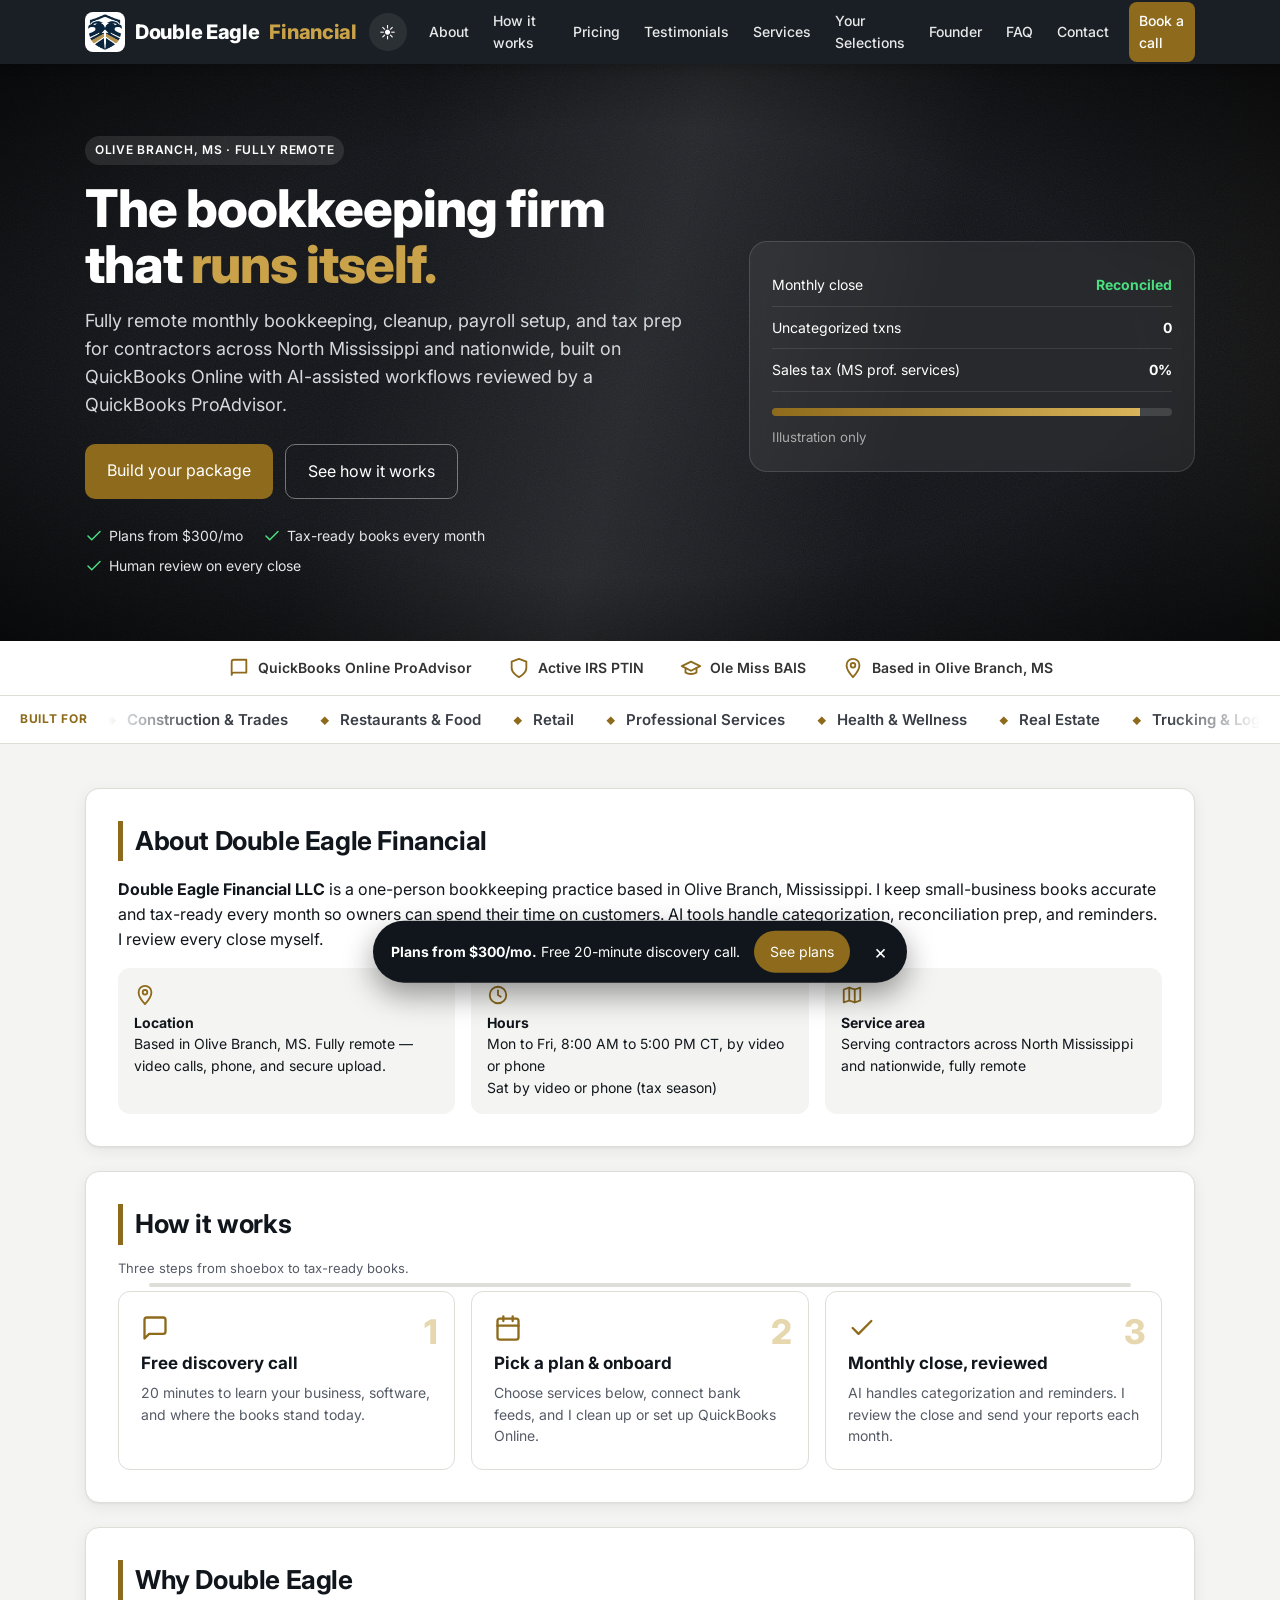
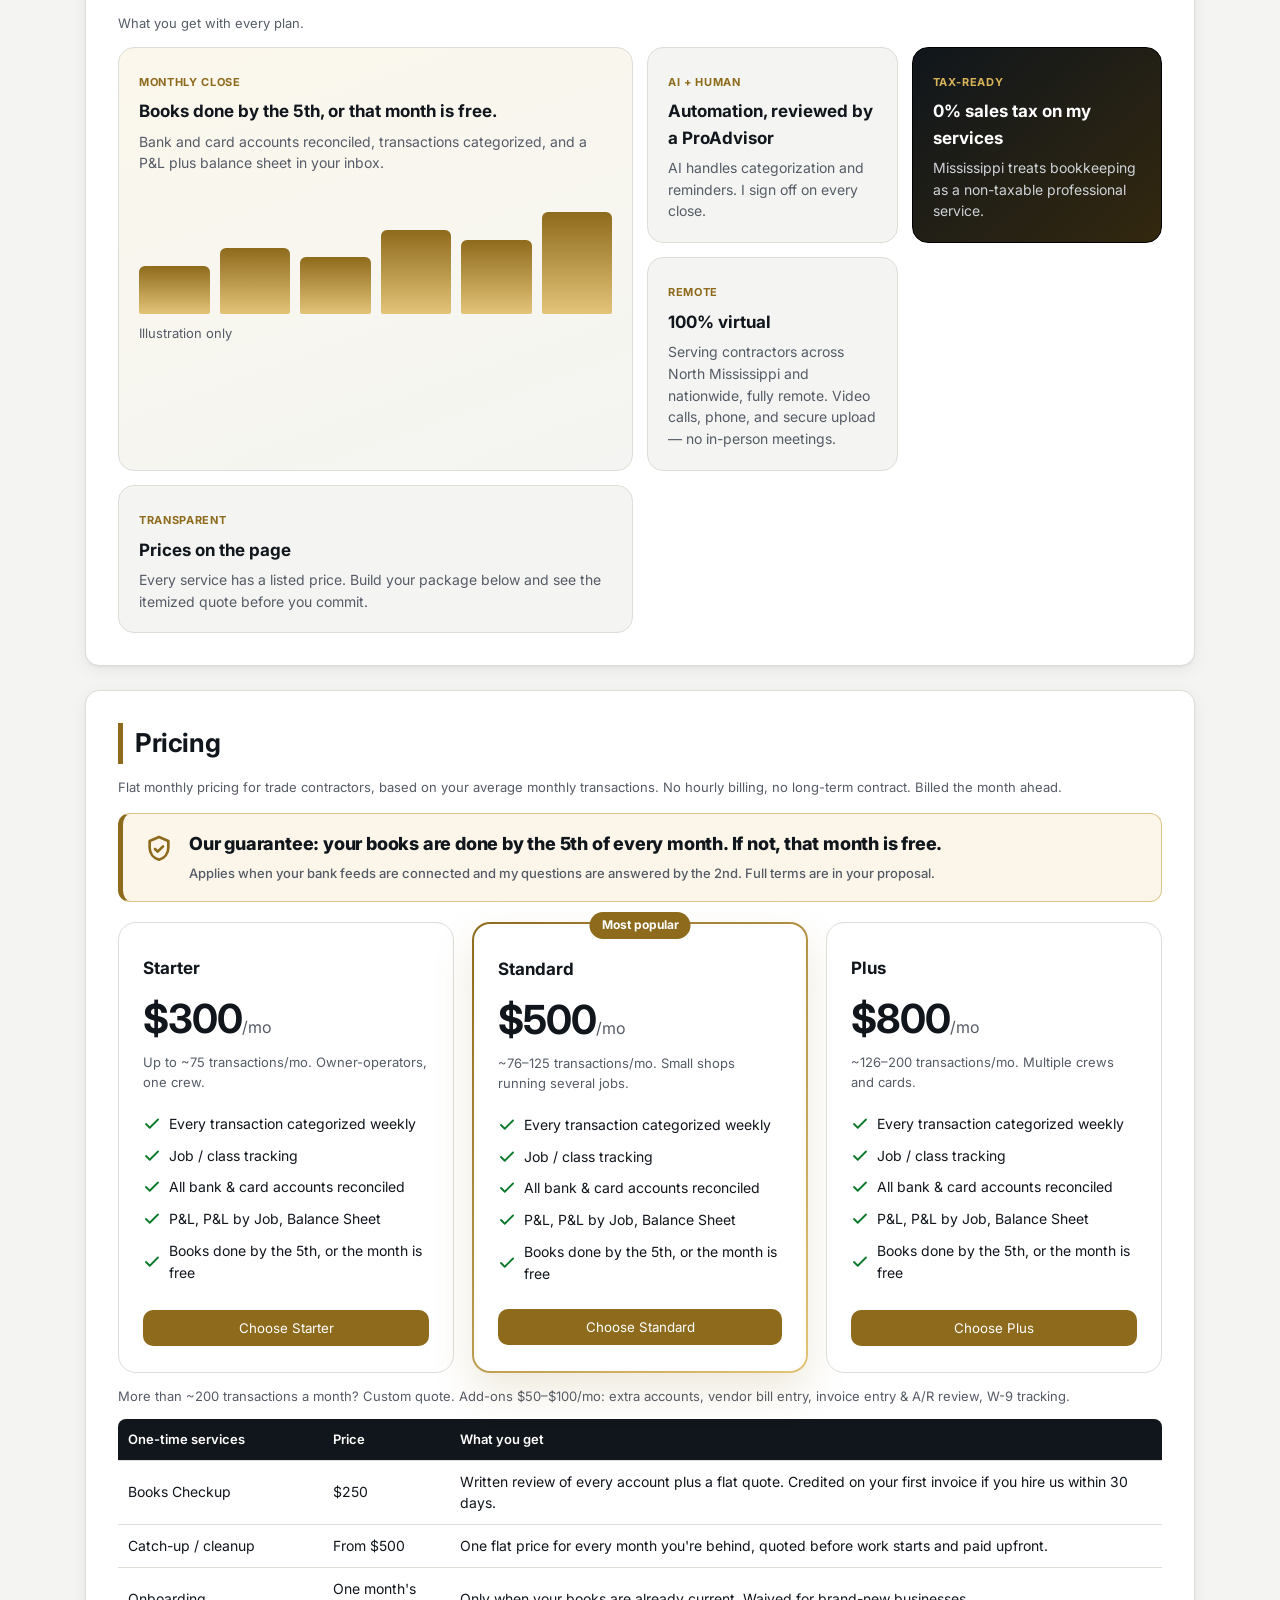
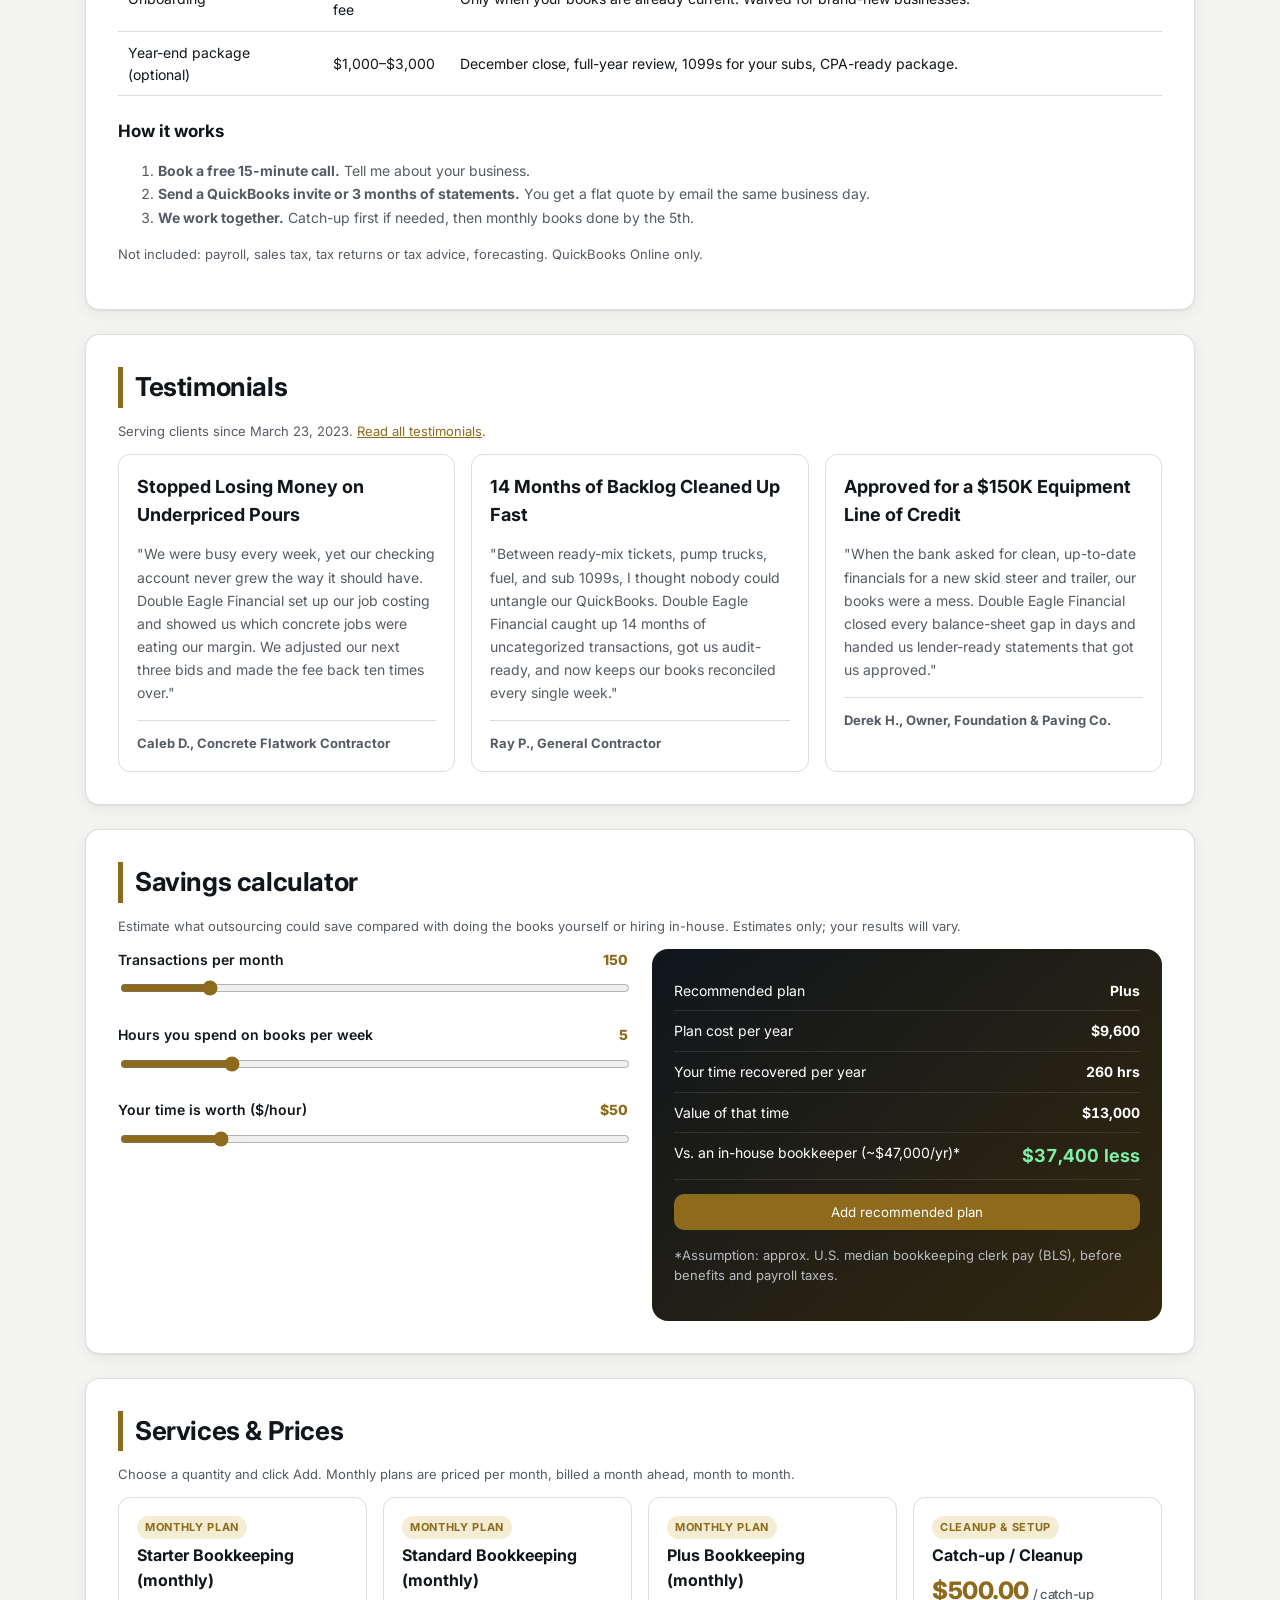
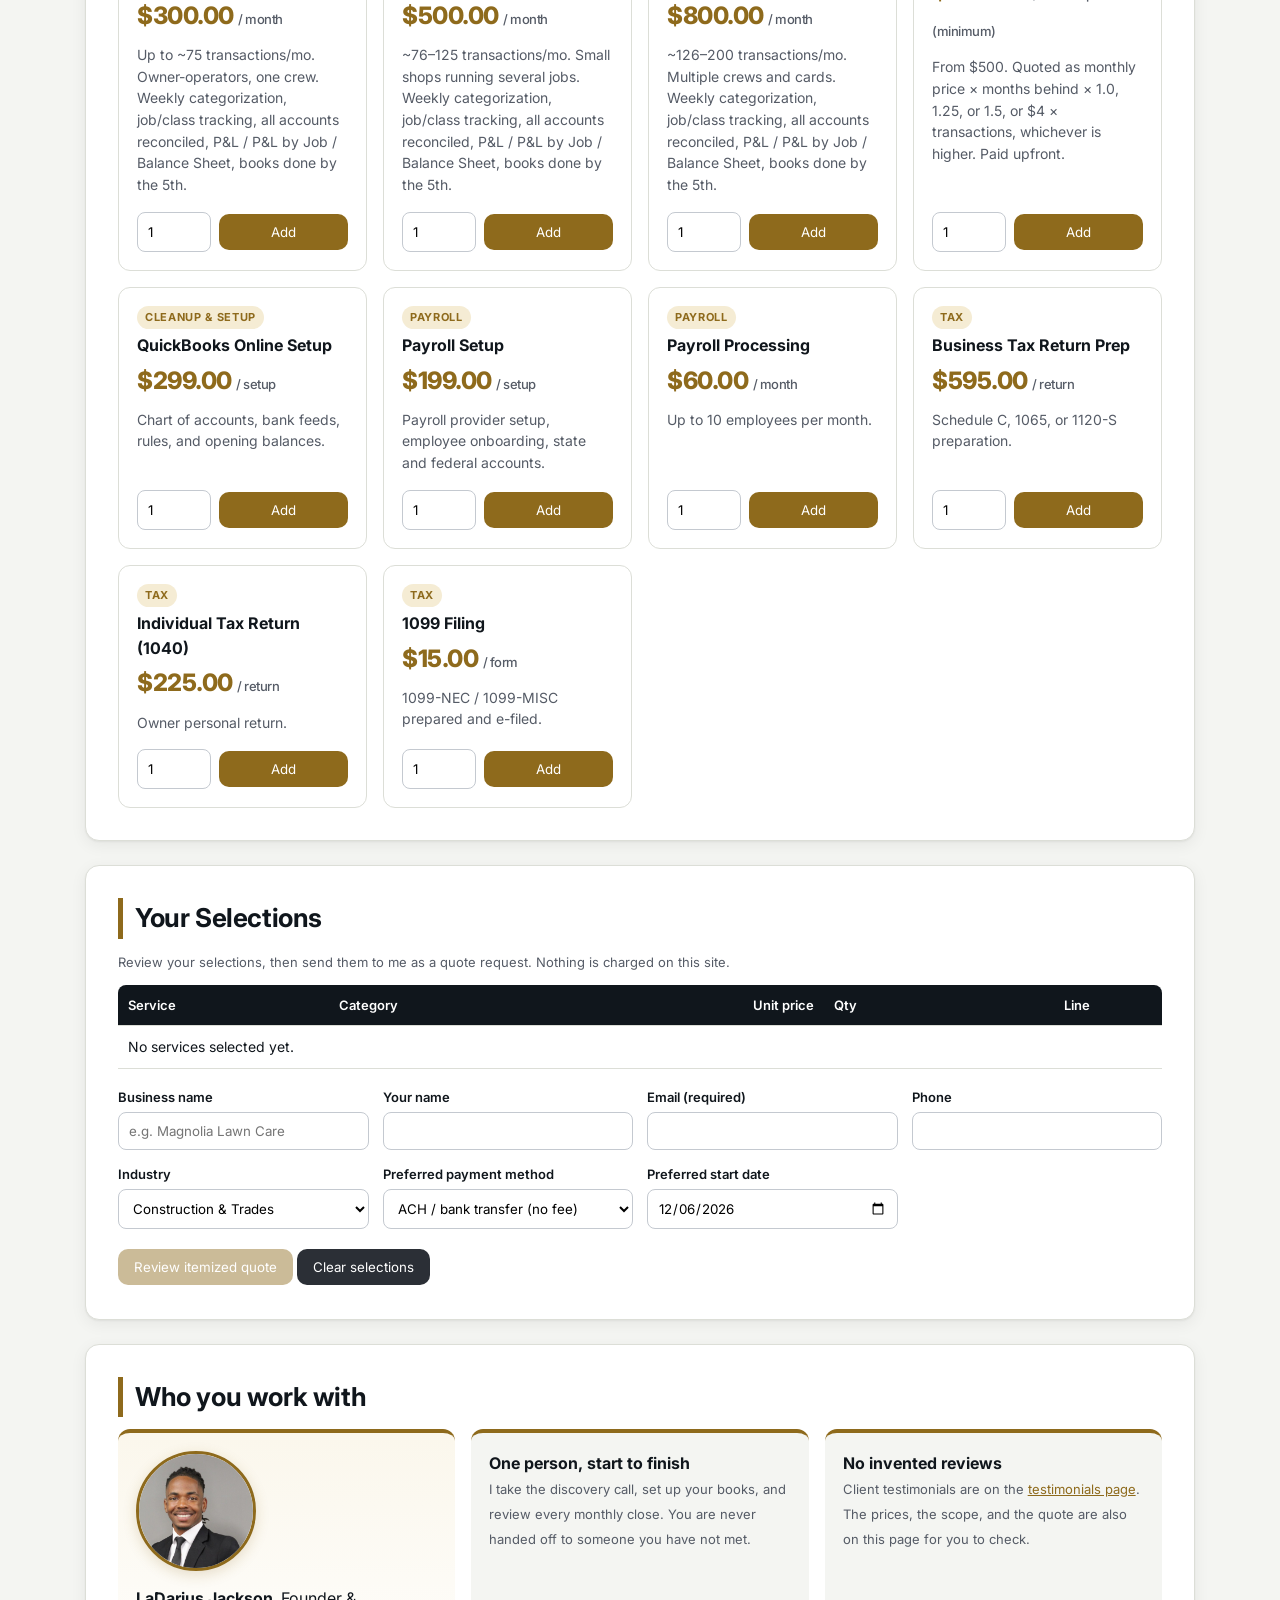
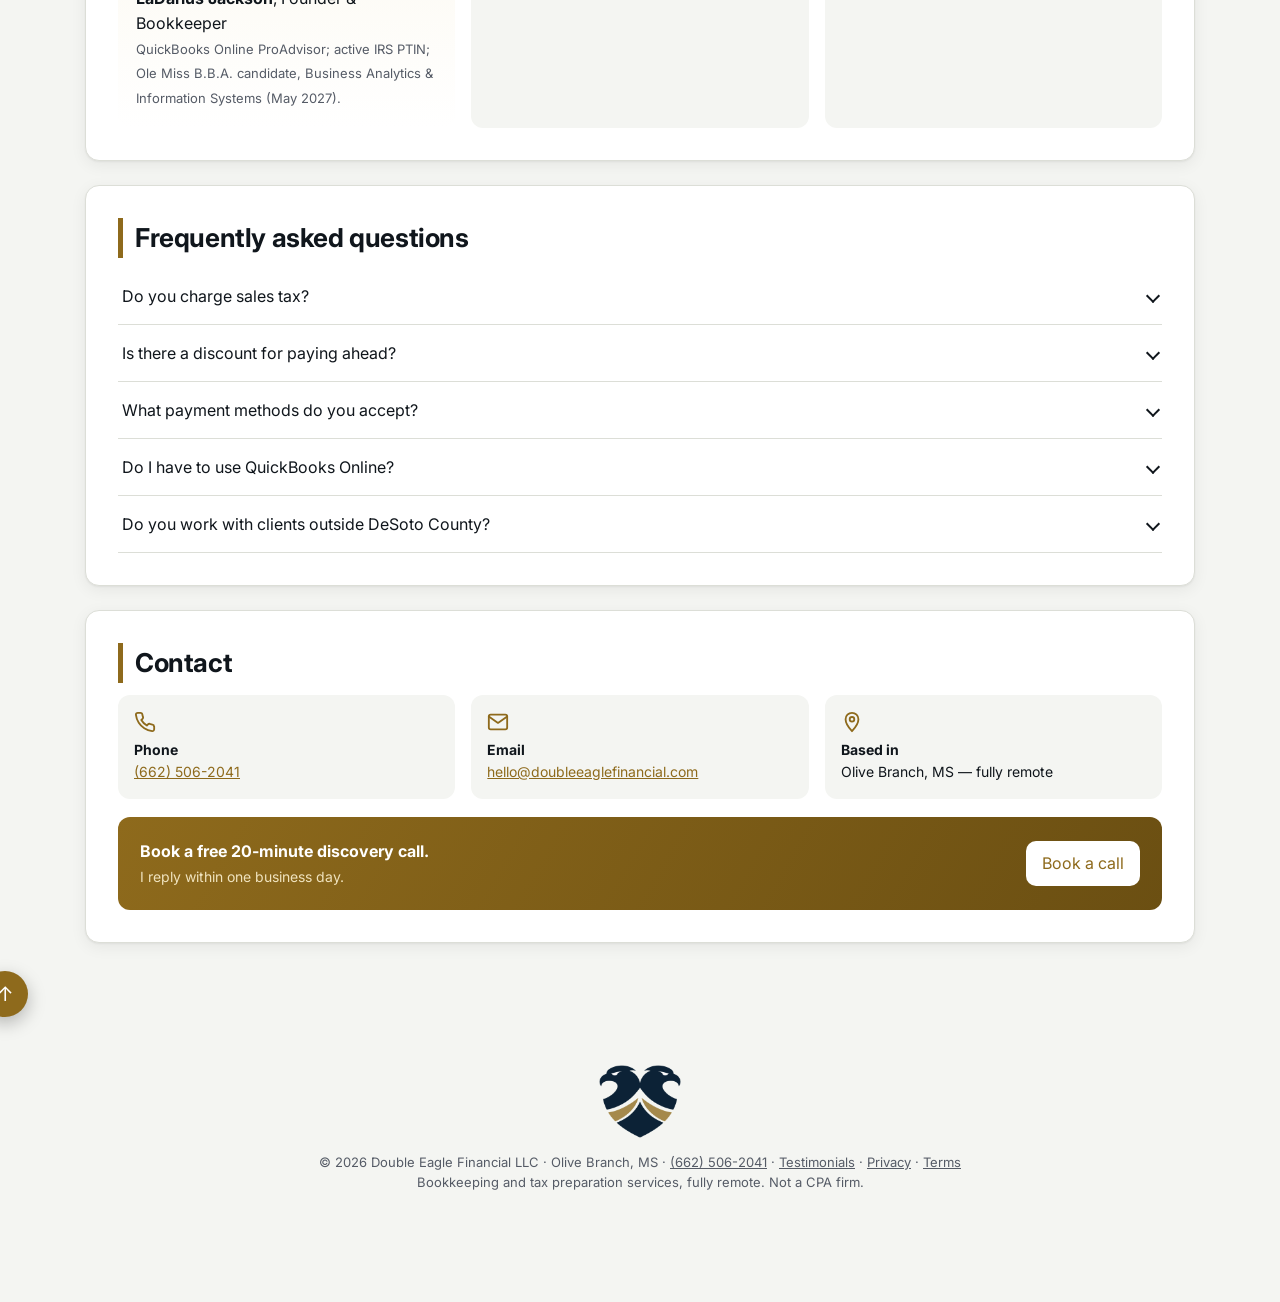
==== commit b49411b8: "Add logos sitewide and highlight pricing guarantee" ====
--- a/index.html
+++ b/index.html
@@ -8,7 +8,9 @@
 <meta property="og:description" content="Fully remote bookkeeping, cleanup, payroll setup, and tax prep for contractors across North Mississippi and nationwide.">
 <meta property="og:site_name" content="Double Eagle Financial"><meta property="og:url" content="https://www.doubleeaglefinancial.com/"><meta property="og:image" content="https://www.doubleeaglefinancial.com/assets/img/og-card.svg">
 <meta name="twitter:card" content="summary">
-<link rel="icon" type="image/svg+xml" href="/assets/img/favicon.svg">
+<link rel="icon" type="image/png" sizes="32x32" href="/assets/img/favicon-32.png">
+ <link rel="icon" type="image/png" sizes="192x192" href="/assets/img/favicon-192.png">
+ <link rel="apple-touch-icon" href="/assets/img/apple-touch-icon.png">
 <link rel="preconnect" href="https://fonts.googleapis.com"><link rel="preconnect" href="https://fonts.gstatic.com" crossorigin>
 <link href="https://fonts.googleapis.com/css2?family=Inter:wght@400;500;600;700;800&display=swap" rel="stylesheet">
 <link rel="stylesheet" href="style.css"><script>try{if(localStorage.getItem("def-theme")==="dark")document.documentElement.dataset.theme="dark"}catch(e){}</script><script src="fx.js"></script>
@@ -22,9 +24,9 @@
 "openingHours":"Mo-Fr 08:00-17:00","priceRange":"$300 to $800 per month"}
 </script></head><body>
 <a class="skip" href="#main">Skip to content</a>
-<header class="site"><div class="wrap hbar"><a class="logo" href="#top">Double Eagle <span>Financial</span></a>
+<header class="site"><div class="wrap hbar"><a class="logo" href="#top"><span class="logo-mark"><picture><source type="image/webp" srcset="/assets/img/logo-shield.webp"><img src="/assets/img/logo-shield.png" width="32" height="34" alt="" decoding="async"></picture></span>Double Eagle <span>Financial</span></a>
 <button class="burger" id="navToggle" aria-label="Open menu" aria-expanded="false" aria-controls="siteNav"><span></span><span></span><span></span></button>
-<button class="theme-tg" id="themeToggle" aria-label="Toggle dark mode" title="Toggle dark mode"><span class="sun">☀</span><span class="moon">☾</span></button><nav id="siteNav" aria-label="Main"><a href="#about">About</a><a href="#how">How it works</a><a href="#pricing">Pricing</a><a href="#testimonials">Testimonials</a><a href="#services">Services</a><a href="#cart">Your Selections</a><a href="#team">Founder</a><a href="#faq">FAQ</a><a href="#contact">Contact</a><a href="https://calendly.com/double-eagle-financial/profit-leak-audit-call" target="_blank" rel="noopener" class="nav-cta">Book a call</a></nav></div></header>
+<button class="theme-tg" id="themeToggle" aria-label="Toggle dark mode" title="Toggle dark mode"><span class="sun">☀</span><span class="moon">☾</span></button><nav id="siteNav" aria-label="Main"><a href="#about">About</a><a href="#how">How it works</a><a href="#pricing">Pricing</a><a href="#testimonials">Testimonials</a><a href="#services">Services</a><a href="#cart">Your Selections</a><a href="#team">Founder</a><a href="#faq">FAQ</a><a href="#contact">Contact</a><a href="/book-a-call.html" class="nav-cta">Book a call</a></nav></div></header>
 <div class="hero" id="top"><div class="wrap hero-in"><div><span class="eyebrow">Olive Branch, MS · Fully remote</span><h1>The bookkeeping firm that <em>runs itself.</em></h1><p>Fully remote monthly bookkeeping, cleanup, payroll setup, and tax prep for contractors across North Mississippi and nationwide, built on QuickBooks Online with AI-assisted workflows reviewed by a QuickBooks ProAdvisor.</p>
 <div class="cta-row"><a class="btn btn-lg" href="#services">Build your package</a><a class="btn btn-ghost btn-lg" href="#how">See how it works</a></div>
 <ul class="hero-points"><li><svg class="ic" viewBox="0 0 24 24" aria-hidden="true" fill="none" stroke="currentColor" stroke-width="2" stroke-linecap="round" stroke-linejoin="round"><path d="M20 6 9 17l-5-5"/></svg>Plans from $300/mo</li><li><svg class="ic" viewBox="0 0 24 24" aria-hidden="true" fill="none" stroke="currentColor" stroke-width="2" stroke-linecap="round" stroke-linejoin="round"><path d="M20 6 9 17l-5-5"/></svg>Tax-ready books every month</li><li><svg class="ic" viewBox="0 0 24 24" aria-hidden="true" fill="none" stroke="currentColor" stroke-width="2" stroke-linecap="round" stroke-linejoin="round"><path d="M20 6 9 17l-5-5"/></svg>Human review on every close</li></ul></div>
@@ -47,7 +49,13 @@
 <div class="bx bx-wide"><span class="bx-k">Transparent</span><h3>Prices on the page</h3><p>Every service has a listed price. Build your package below and see the itemized quote before you commit.</p></div></div></section>
 <section id="pricing"><h2>Pricing</h2>
 <p class="note">Flat monthly pricing for trade contractors, based on your average monthly transactions. No hourly billing, no long-term contract. Billed the month ahead.</p>
-<div class="banner" style="margin:14px 0;padding:14px 16px;border-radius:12px;border:2px solid var(--red);background:#fdf1f3"><b>Our guarantee: your books are done by the 5th of every month. If not, that month is free.</b><br><span class="note">Applies when your bank feeds are connected and my questions are answered by the 2nd. Full terms are in your proposal.</span></div>
+<aside class="guarantee-callout" aria-label="Pricing guarantee">
+<svg class="guarantee-callout-icon" viewBox="0 0 24 24" aria-hidden="true" fill="none" stroke="currentColor" stroke-width="2" stroke-linecap="round" stroke-linejoin="round"><path d="M12 3 5 6v5c0 4.5 3 7.8 7 9 4-1.2 7-4.5 7-9V6l-7-3Z"/><path d="m9 12 2 2 4-4"/></svg>
+<div>
+<p class="guarantee-callout-lead">Our guarantee: your books are done by the 5th of every month. If not, that month is free.</p>
+<p class="guarantee-callout-note">Applies when your bank feeds are connected and my questions are answered by the 2nd. Full terms are in your proposal.</p>
+</div>
+</aside>
 <div class="plans">
 <div class="plan"><h3>Starter</h3><div class="pp" data-m="300"><b>$300</b><span>/mo</span></div><p class="py note">Up to ~75 transactions/mo. Owner-operators, one crew.</p><ul><li><svg class="ic" viewBox="0 0 24 24" aria-hidden="true" fill="none" stroke="currentColor" stroke-width="2.4" stroke-linecap="round" stroke-linejoin="round"><path d="M20 6 9 17l-5-5"/></svg>Every transaction categorized weekly</li><li><svg class="ic" viewBox="0 0 24 24" aria-hidden="true" fill="none" stroke="currentColor" stroke-width="2.4" stroke-linecap="round" stroke-linejoin="round"><path d="M20 6 9 17l-5-5"/></svg>Job / class tracking</li><li><svg class="ic" viewBox="0 0 24 24" aria-hidden="true" fill="none" stroke="currentColor" stroke-width="2.4" stroke-linecap="round" stroke-linejoin="round"><path d="M20 6 9 17l-5-5"/></svg>All bank &amp; card accounts reconciled</li><li><svg class="ic" viewBox="0 0 24 24" aria-hidden="true" fill="none" stroke="currentColor" stroke-width="2.4" stroke-linecap="round" stroke-linejoin="round"><path d="M20 6 9 17l-5-5"/></svg>P&amp;L, P&amp;L by Job, Balance Sheet</li><li><svg class="ic" viewBox="0 0 24 24" aria-hidden="true" fill="none" stroke="currentColor" stroke-width="2.4" stroke-linecap="round" stroke-linejoin="round"><path d="M20 6 9 17l-5-5"/></svg>Books done by the 5th, or the month is free</li></ul><button type="button" class="pick" data-plan="PLAN-STR">Choose Starter</button></div>
 <div class="plan pop"><span class="badge">Most popular</span><h3>Standard</h3><div class="pp" data-m="500"><b>$500</b><span>/mo</span></div><p class="py note">~76&ndash;125 transactions/mo. Small shops running several jobs.</p><ul><li><svg class="ic" viewBox="0 0 24 24" aria-hidden="true" fill="none" stroke="currentColor" stroke-width="2.4" stroke-linecap="round" stroke-linejoin="round"><path d="M20 6 9 17l-5-5"/></svg>Every transaction categorized weekly</li><li><svg class="ic" viewBox="0 0 24 24" aria-hidden="true" fill="none" stroke="currentColor" stroke-width="2.4" stroke-linecap="round" stroke-linejoin="round"><path d="M20 6 9 17l-5-5"/></svg>Job / class tracking</li><li><svg class="ic" viewBox="0 0 24 24" aria-hidden="true" fill="none" stroke="currentColor" stroke-width="2.4" stroke-linecap="round" stroke-linejoin="round"><path d="M20 6 9 17l-5-5"/></svg>All bank &amp; card accounts reconciled</li><li><svg class="ic" viewBox="0 0 24 24" aria-hidden="true" fill="none" stroke="currentColor" stroke-width="2.4" stroke-linecap="round" stroke-linejoin="round"><path d="M20 6 9 17l-5-5"/></svg>P&amp;L, P&amp;L by Job, Balance Sheet</li><li><svg class="ic" viewBox="0 0 24 24" aria-hidden="true" fill="none" stroke="currentColor" stroke-width="2.4" stroke-linecap="round" stroke-linejoin="round"><path d="M20 6 9 17l-5-5"/></svg>Books done by the 5th, or the month is free</li></ul><button type="button" class="pick" data-plan="PLAN-GRW">Choose Standard</button></div>
@@ -121,8 +129,9 @@
 <div><b>One person, start to finish</b><br><span class="note">I take the discovery call, set up your books, and review every monthly close. You are never handed off to someone you have not met.</span></div>
 <div><b>No invented reviews</b><br><span class="note">Client testimonials are on the <a href="/testimonials.html">testimonials page</a>. The prices, the scope, and the quote are also on this page for you to check.</span></div></div></section>
 <section id="faq"><h2>Frequently asked questions</h2><div class="faq"><div class="faq-item"><h3><button class="faq-q" aria-expanded="false" aria-controls="fa0">Do you charge sales tax?<span class="chev" aria-hidden="true"></span></button></h3><div class="faq-a" id="fa0" hidden><p>No. Accounting, bookkeeping, payroll, and tax services are non-taxable professional services in Mississippi (35 Miss. Code R. 4-05-06-202).</p></div></div><div class="faq-item"><h3><button class="faq-q" aria-expanded="false" aria-controls="fa1">Is there a discount for paying ahead?<span class="chev" aria-hidden="true"></span></button></h3><div class="faq-a" id="fa1" hidden><p>No. Plans are month to month and billed a month ahead. There is no prepay discount and no long-term contract. Cancel with 30 days' notice.</p></div></div><div class="faq-item"><h3><button class="faq-q" aria-expanded="false" aria-controls="fa2">What payment methods do you accept?<span class="chev" aria-hidden="true"></span></button></h3><div class="faq-a" id="fa2" hidden><p>ACH / bank transfer with no fee, or credit/debit card with a 3% processing fee.</p></div></div><div class="faq-item"><h3><button class="faq-q" aria-expanded="false" aria-controls="fa3">Do I have to use QuickBooks Online?<span class="chev" aria-hidden="true"></span></button></h3><div class="faq-a" id="fa3" hidden><p>I build on QuickBooks Online. If you use something else, the setup service can migrate you.</p></div></div><div class="faq-item"><h3><button class="faq-q" aria-expanded="false" aria-controls="fa4">Do you work with clients outside DeSoto County?<span class="chev" aria-hidden="true"></span></button></h3><div class="faq-a" id="fa4" hidden><p>Yes. The practice is 100% virtual — video calls, phone, and secure upload. I serve contractors across North Mississippi and nationwide, fully remote. There are no in-person meetings.</p></div></div></div></section>
-<section id="contact"><h2>Contact</h2><div class="grid contact-grid"><div class="info"><svg class="ic" viewBox="0 0 24 24" aria-hidden="true" fill="none" stroke="currentColor" stroke-width="2" stroke-linecap="round" stroke-linejoin="round"><path d="M22 16.9v3a2 2 0 0 1-2.2 2 19.8 19.8 0 0 1-8.6-3.1 19.5 19.5 0 0 1-6-6A19.8 19.8 0 0 1 2.1 4.2 2 2 0 0 1 4.1 2h3a2 2 0 0 1 2 1.7c.1.9.4 1.8.7 2.7a2 2 0 0 1-.5 2.1L8 9.8a16 16 0 0 0 6 6l1.3-1.3a2 2 0 0 1 2.1-.4c.9.3 1.8.6 2.7.7a2 2 0 0 1 1.7 2z"/></svg><b>Phone</b><br><a href="tel:+16625062041">(662) 506-2041</a></div><div class="info"><svg class="ic" viewBox="0 0 24 24" aria-hidden="true" fill="none" stroke="currentColor" stroke-width="2" stroke-linecap="round" stroke-linejoin="round"><rect x="2" y="4" width="20" height="16" rx="2"/><path d="m22 6-10 7L2 6"/></svg><b>Email</b><br><a href="mailto:hello@doubleeaglefinancial.com">hello@doubleeaglefinancial.com</a></div><div class="info"><svg class="ic" viewBox="0 0 24 24" aria-hidden="true" fill="none" stroke="currentColor" stroke-width="2" stroke-linecap="round" stroke-linejoin="round"><path d="M12 22s7-7.4 7-13a7 7 0 0 0-14 0c0 5.6 7 13 7 13z"/><circle cx="12" cy="9" r="2.5"/></svg><b>Based in</b><br>Olive Branch, MS — fully remote</div></div><div class="cta-band"><div><b>Book a free 20-minute discovery call.</b><br><span>I reply within one business day.</span></div><a class="btn btn-light" href="https://calendly.com/double-eagle-financial/profit-leak-audit-call" target="_blank" rel="noopener">Book a call</a></div></section>
+<section id="contact"><h2>Contact</h2><div class="grid contact-grid"><div class="info"><svg class="ic" viewBox="0 0 24 24" aria-hidden="true" fill="none" stroke="currentColor" stroke-width="2" stroke-linecap="round" stroke-linejoin="round"><path d="M22 16.9v3a2 2 0 0 1-2.2 2 19.8 19.8 0 0 1-8.6-3.1 19.5 19.5 0 0 1-6-6A19.8 19.8 0 0 1 2.1 4.2 2 2 0 0 1 4.1 2h3a2 2 0 0 1 2 1.7c.1.9.4 1.8.7 2.7a2 2 0 0 1-.5 2.1L8 9.8a16 16 0 0 0 6 6l1.3-1.3a2 2 0 0 1 2.1-.4c.9.3 1.8.6 2.7.7a2 2 0 0 1 1.7 2z"/></svg><b>Phone</b><br><a href="tel:+16625062041">(662) 506-2041</a></div><div class="info"><svg class="ic" viewBox="0 0 24 24" aria-hidden="true" fill="none" stroke="currentColor" stroke-width="2" stroke-linecap="round" stroke-linejoin="round"><rect x="2" y="4" width="20" height="16" rx="2"/><path d="m22 6-10 7L2 6"/></svg><b>Email</b><br><a href="mailto:hello@doubleeaglefinancial.com">hello@doubleeaglefinancial.com</a></div><div class="info"><svg class="ic" viewBox="0 0 24 24" aria-hidden="true" fill="none" stroke="currentColor" stroke-width="2" stroke-linecap="round" stroke-linejoin="round"><path d="M12 22s7-7.4 7-13a7 7 0 0 0-14 0c0 5.6 7 13 7 13z"/><circle cx="12" cy="9" r="2.5"/></svg><b>Based in</b><br>Olive Branch, MS — fully remote</div></div><div class="cta-band"><div><b>Book a free 20-minute discovery call.</b><br><span>I reply within one business day.</span></div><a class="btn btn-light" href="/book-a-call.html">Book a call</a></div></section>
 </main><div class="sticky-cta" id="stickyCta" hidden><span><b>Plans from $300/mo.</b> Free 20-minute discovery call.</span><a class="btn" href="#pricing">See plans</a><button type="button" class="x" id="ctaClose" aria-label="Dismiss">×</button></div>
 <button id="toTop" class="to-top" aria-label="Back to top">↑</button>
-<footer>© 2026 Double Eagle Financial LLC · Olive Branch, MS · <a href="tel:+16625062041">(662) 506-2041</a> · <a href="/testimonials.html">Testimonials</a> · <a href="/privacy.html">Privacy</a> · <a href="/terms.html">Terms</a><br>Bookkeeping and tax preparation services, fully remote. Not a CPA firm.</footer>
+<footer><div class="foot-mark"><picture><source type="image/webp" srcset="/assets/img/logo-eagle-heart.webp"><img src="/assets/img/logo-eagle-heart.png" width="82" height="72" alt="" decoding="async"></picture></div>
+© 2026 Double Eagle Financial LLC · Olive Branch, MS · <a href="tel:+16625062041">(662) 506-2041</a> · <a href="/testimonials.html">Testimonials</a> · <a href="/privacy.html">Privacy</a> · <a href="/terms.html">Terms</a><br>Bookkeeping and tax preparation services, fully remote. Not a CPA firm.</footer>
 <script src="catalog.js"></script><script src="app.js"></script><script src="ui.js"></script><script src="v3.js"></script></body></html>
--- a/style.css
+++ b/style.css
@@ -8,7 +8,13 @@
 .banner{background:#fff3cd;border-bottom:1px solid #e0c96a;padding:7px 20px;font-size:13px;text-align:center;color:#4a3b00}
 header.site{position:sticky;top:0;z-index:50;background:rgba(16,22,28,.96);backdrop-filter:blur(8px);color:#fff;box-shadow:0 2px 10px #0003}
 .hbar{display:flex;align-items:center;justify-content:space-between;height:64px;gap:12px}
-.logo{font-weight:800;font-size:20px;color:#fff;text-decoration:none;letter-spacing:-.3px}.logo span{color:#C9A24A}.logo small{font-weight:500;font-size:13px;color:#bbb;margin-left:6px}
+.logo{display:inline-flex;align-items:center;gap:10px;flex-shrink:0;white-space:nowrap;font-weight:800;font-size:20px;color:#fff;text-decoration:none;letter-spacing:-.3px}.logo span{color:#C9A24A}.logo small{font-weight:500;font-size:13px;color:#bbb;margin-left:6px}
+.logo-mark{display:inline-flex;align-items:center;justify-content:center;flex:none;width:40px;height:40px;padding:3px;background:#fff;border-radius:8px}
+.logo-mark img{display:block;width:34px;height:auto}
+.foot-mark{display:flex;justify-content:center;margin:0 0 14px}
+.foot-mark img{display:block;width:82px;height:auto}
+[data-theme=dark] .foot-mark img{background:#fff;border-radius:14px;padding:10px;box-sizing:content-box}
+
 nav{display:flex;align-items:center;gap:4px}nav a{color:#e9e9ea;text-decoration:none;font-size:14px;font-weight:500;padding:8px 10px;border-radius:8px}nav a:hover{background:#ffffff14;color:#fff}
 nav a.nav-cta{background:var(--red);color:#fff;margin-left:6px}nav a.nav-cta:hover{background:var(--red-d)}
 .burger{display:none;background:none;border:0;padding:10px;cursor:pointer}.burger span{display:block;width:22px;height:2px;background:#fff;margin:5px 0;border-radius:2px}
@@ -78,7 +84,7 @@
 }
 @media (max-width:600px){
  section{padding:20px;margin:16px 0}main{padding:12px}h2{font-size:22px}
- .hero p{font-size:16px}.logo small{display:none}
+ .hero p{font-size:16px}.logo{font-size:16px;gap:8px}.logo-mark{width:32px;height:32px}.logo-mark img{width:26px}.logo small{display:none}
  #cartTable thead{display:none}#cartTable tr{display:grid;grid-template-columns:1fr auto;gap:2px 10px;padding:10px 0;border-bottom:1px solid var(--line)}#cartTable td{border:0;padding:3px 0}
  #cartTable tr.tot{grid-template-columns:1fr auto}
 }
@@ -200,3 +206,50 @@
 #testimonials .t-card .t-attr{margin:auto 0 0;padding-top:12px;border-top:1px solid var(--line);font-size:13px;font-weight:700}
 [data-theme=dark] #testimonials .t-card{background:#1A242D}
 [data-theme=dark] #testimonials .t-card blockquote p{color:#d5d8dd}
+
+/* Inner pages (homepage chrome) — does not change #about */
+body.inner footer{padding-bottom:28px}
+.page-split{display:grid;grid-template-columns:1.15fr .85fr;gap:24px;align-items:start}
+@media (max-width:900px){.page-split{grid-template-columns:1fr}}
+.field{margin:0 0 14px}
+.field-row{display:grid;grid-template-columns:1fr 1fr;gap:14px}
+@media (max-width:620px){.field-row{grid-template-columns:1fr}}
+.field label{font-size:13px;font-weight:600;display:block;margin-bottom:5px}
+.field input,.field select,.field textarea{width:100%;padding:10px;border:1px solid #c4c9d0;border-radius:8px;font:14px inherit;font-family:inherit;background:#fff}
+.field textarea{resize:vertical;min-height:80px}
+.hint{font-weight:500;color:var(--mut)}
+.field-error{display:none;color:#b3261e;font-size:13px;font-weight:600;margin-top:4px}
+.has-error .field-error{display:block}
+.has-error input,.has-error select,.has-error textarea{border-color:#b3261e}
+.form-status{display:none;padding:10px 12px;border-radius:8px;margin-bottom:14px;font-size:14px}
+.form-status.is-visible{display:block}
+.form-status.is-error{background:#fdecea;color:#b3261e}
+.form-status.is-success{background:#e8f5e9;color:#0a7a2a}
+.honeypot{position:absolute;left:-9999px;height:0;overflow:hidden}
+.consent{display:flex;gap:8px;align-items:flex-start;font-weight:500;font-size:13px;margin:16px 0}
+.consent input{margin-top:3px;flex:none}
+.btn-note{font-size:13px;color:var(--mut);margin:8px 0 0}
+.prose h2{margin:28px 0 12px}
+.prose h3{margin:18px 0 8px;font-size:17px}
+.prose p,.prose li{font-size:15px}
+.prose ul{margin:0 0 16px;padding-left:1.2rem}
+.prose li{margin:0 0 8px}
+.updated{font-size:13px;color:var(--mut);margin-bottom:8px}
+.checklist{list-style:none;padding:0;margin:12px 0 0}
+.checklist li{background:var(--bg);border-radius:12px;padding:16px;margin:0 0 12px;font-size:14px}
+.checklist strong{display:block;margin-bottom:4px}
+.checklist span{color:var(--mut)}
+.faq-a[hidden]{display:none}
+.eyebrow-lite{display:inline-block;font-size:12px;font-weight:600;letter-spacing:.06em;text-transform:uppercase;color:var(--red);margin:0 0 8px}
+.table-hint{font-size:13px;color:var(--mut);margin-top:10px}
+.sr-only{position:absolute;width:1px;height:1px;padding:0;margin:-1px;overflow:hidden;clip:rect(0,0,0,0);border:0}
+.compare-wrap{overflow-x:auto}
+[data-theme=dark] .field input,[data-theme=dark] .field select,[data-theme=dark] .field textarea{background:#0C1116;color:var(--ink);border-color:#3a3f47}
+[data-theme=dark] .form-status.is-error{background:#3a1816;color:#ff9a8f}
+[data-theme=dark] .checklist li,[data-theme=dark] .info{background:#121920}
+
+.guarantee-callout{display:flex;gap:14px;align-items:flex-start;margin:16px 0 8px;padding:18px 20px;background:#FBF6E9;border:1.5px solid #DCC58A;border-left:5px solid var(--red);border-radius:12px}
+.guarantee-callout-icon{flex:none;width:32px;height:32px;color:var(--red);margin-top:1px}
+.guarantee-callout-lead{margin:0;font-size:18px;font-weight:800;line-height:1.35;letter-spacing:-.2px;color:var(--ink)}
+.guarantee-callout-note{margin:8px 0 0;font-size:13px;color:var(--mut);font-weight:500;line-height:1.5}
+[data-theme=dark] .guarantee-callout{background:#241D0E;border-color:#6B4F12;border-left-color:var(--red)}
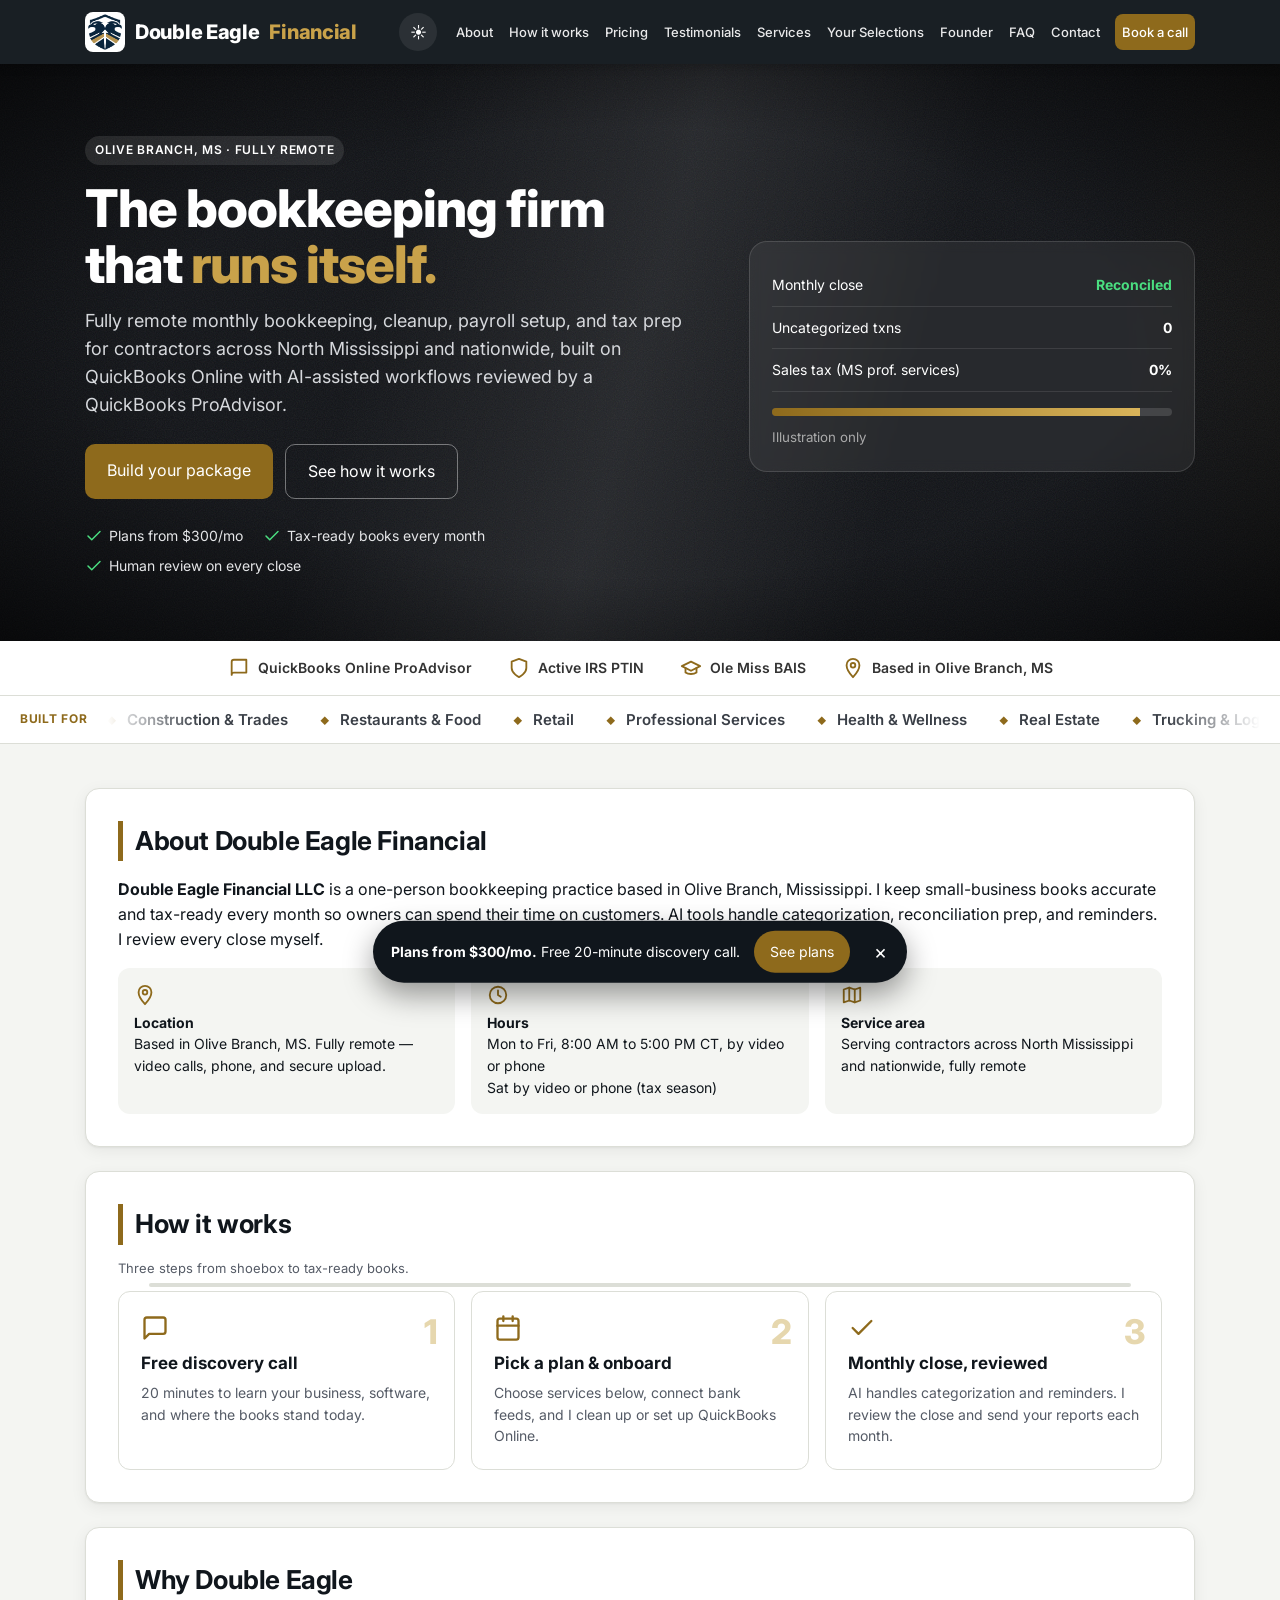
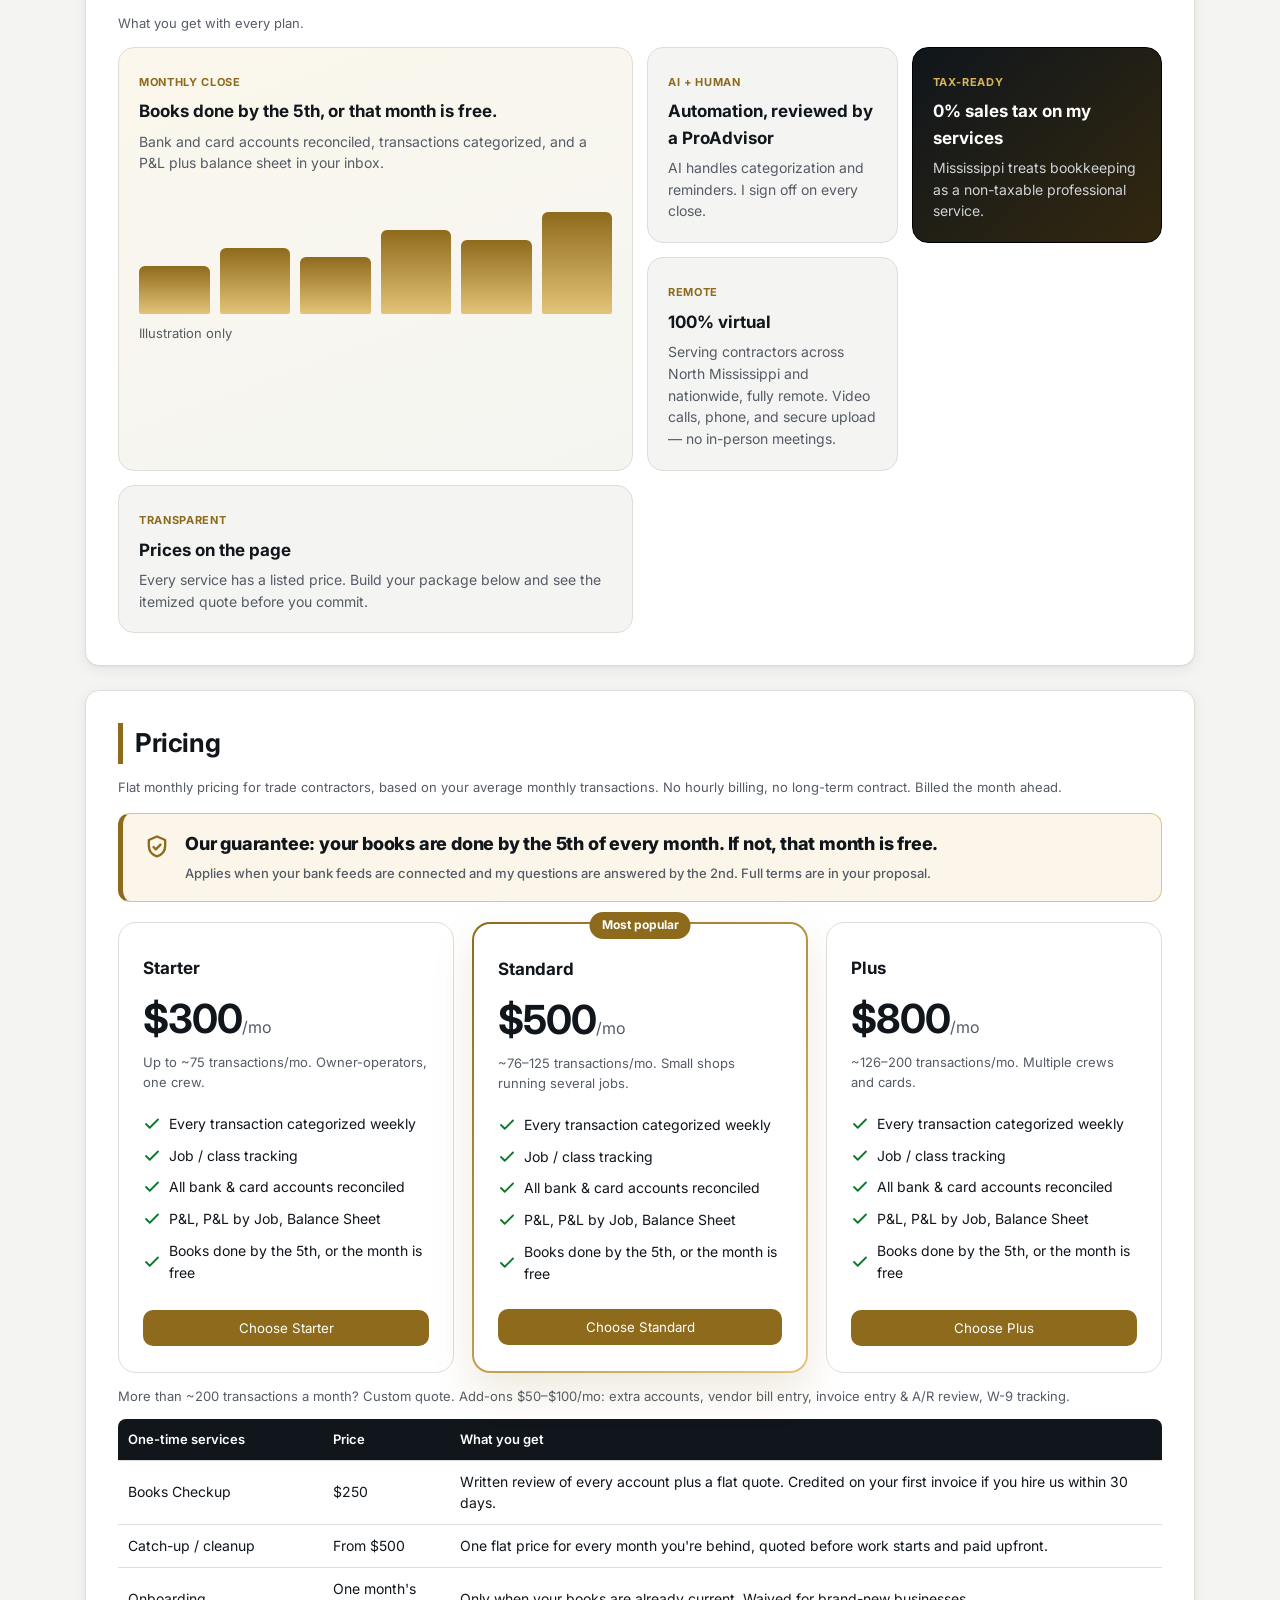
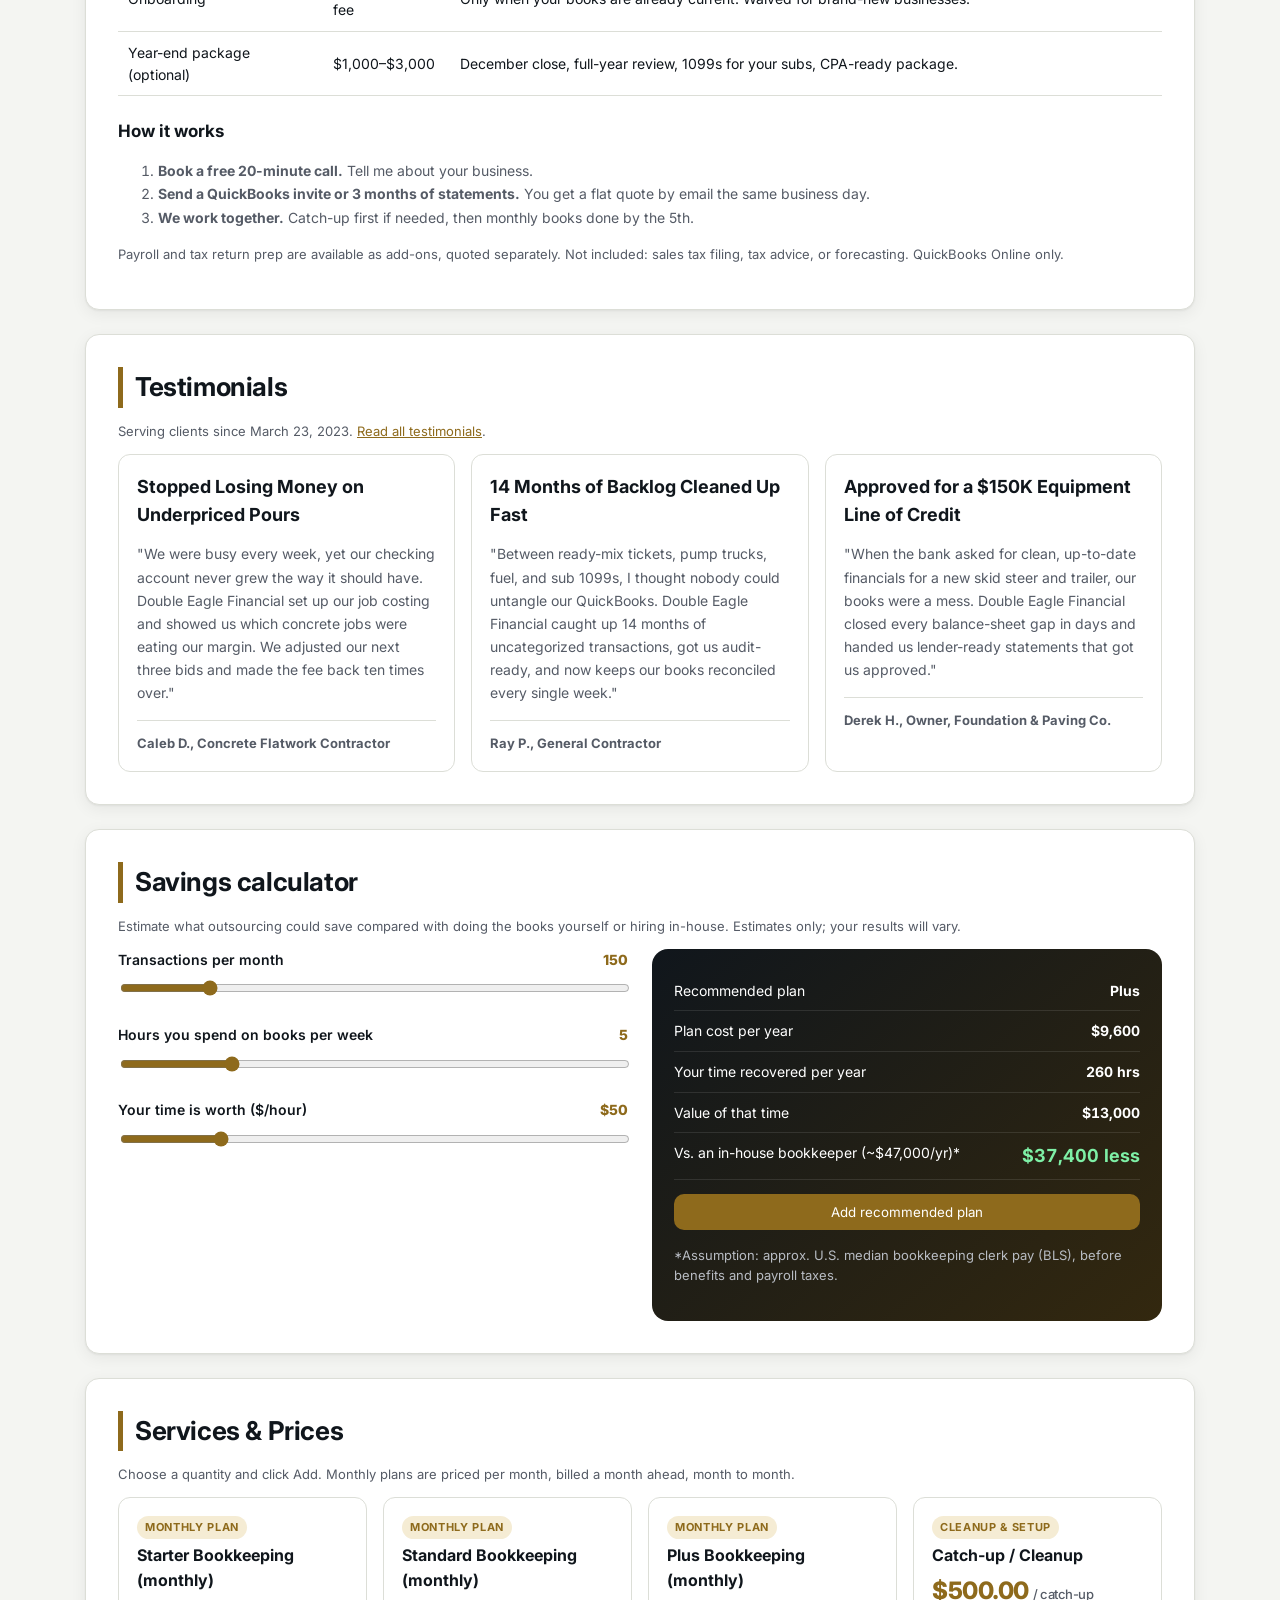
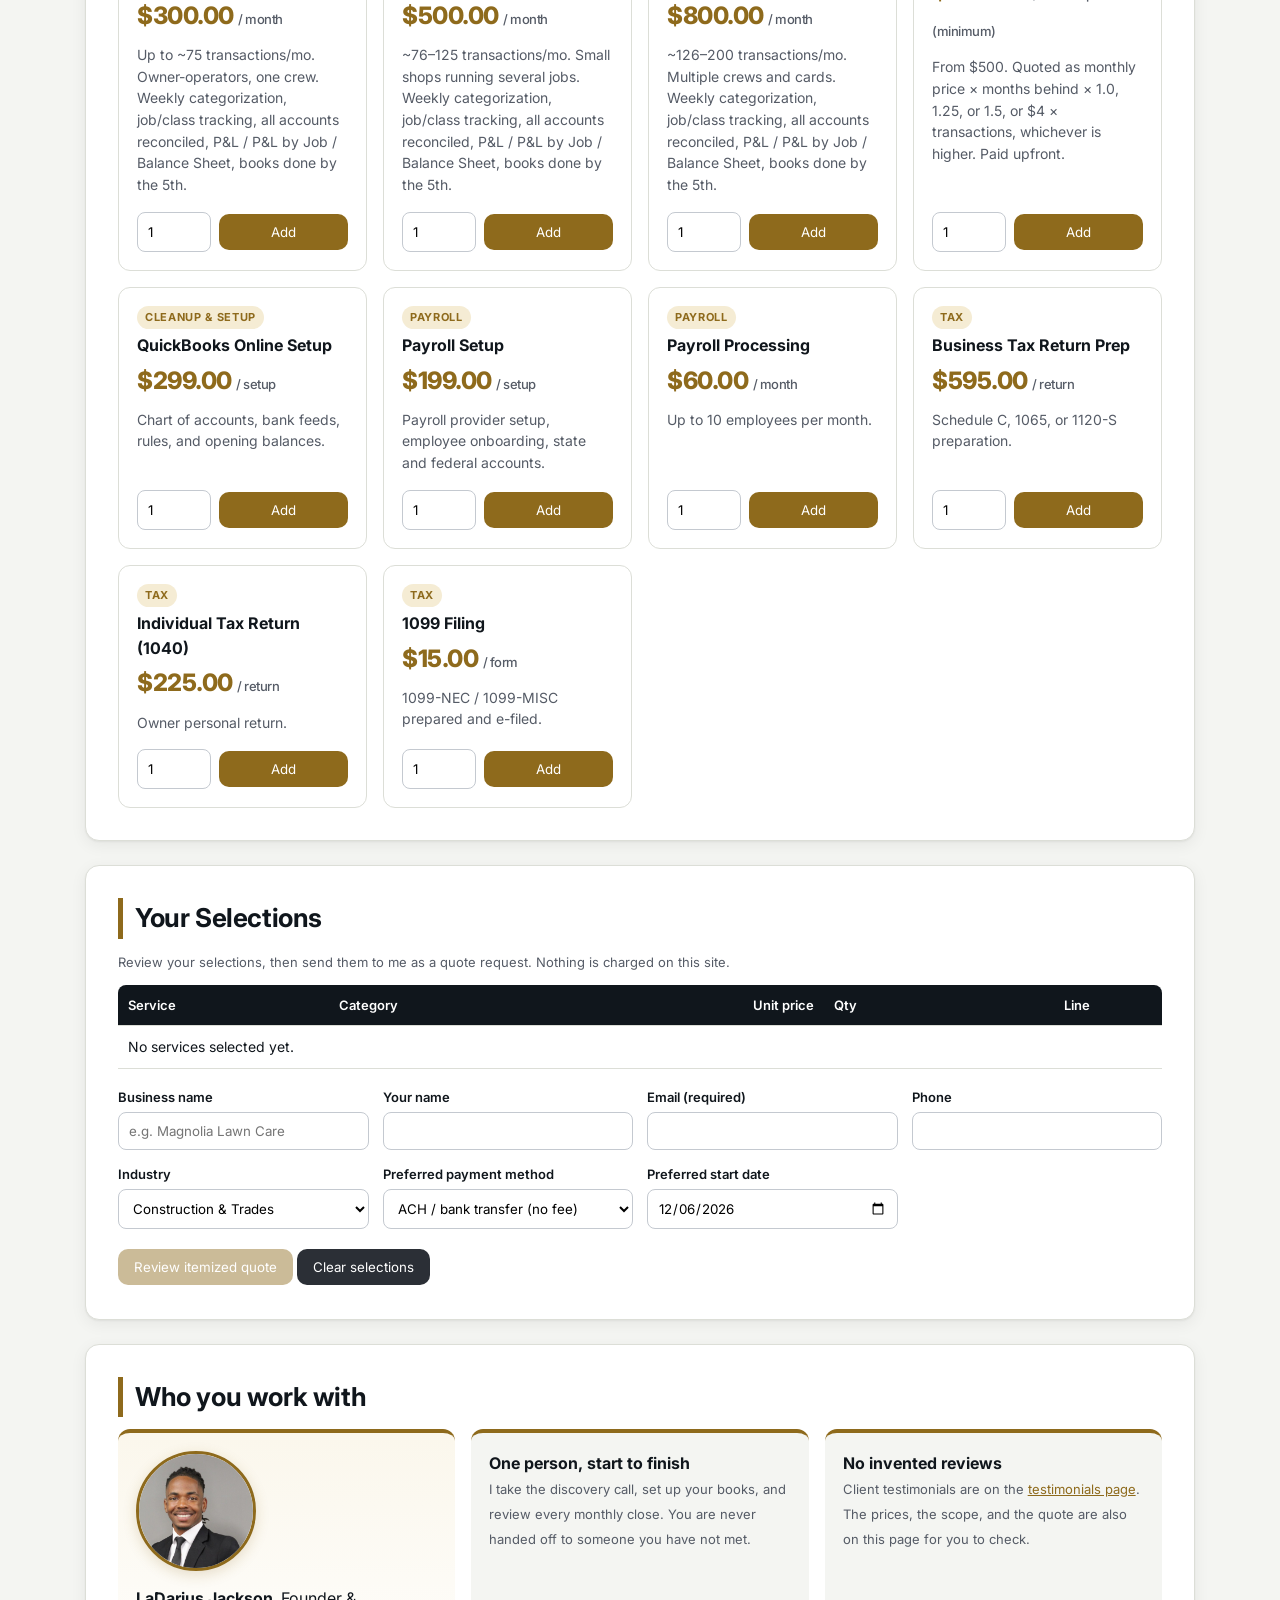
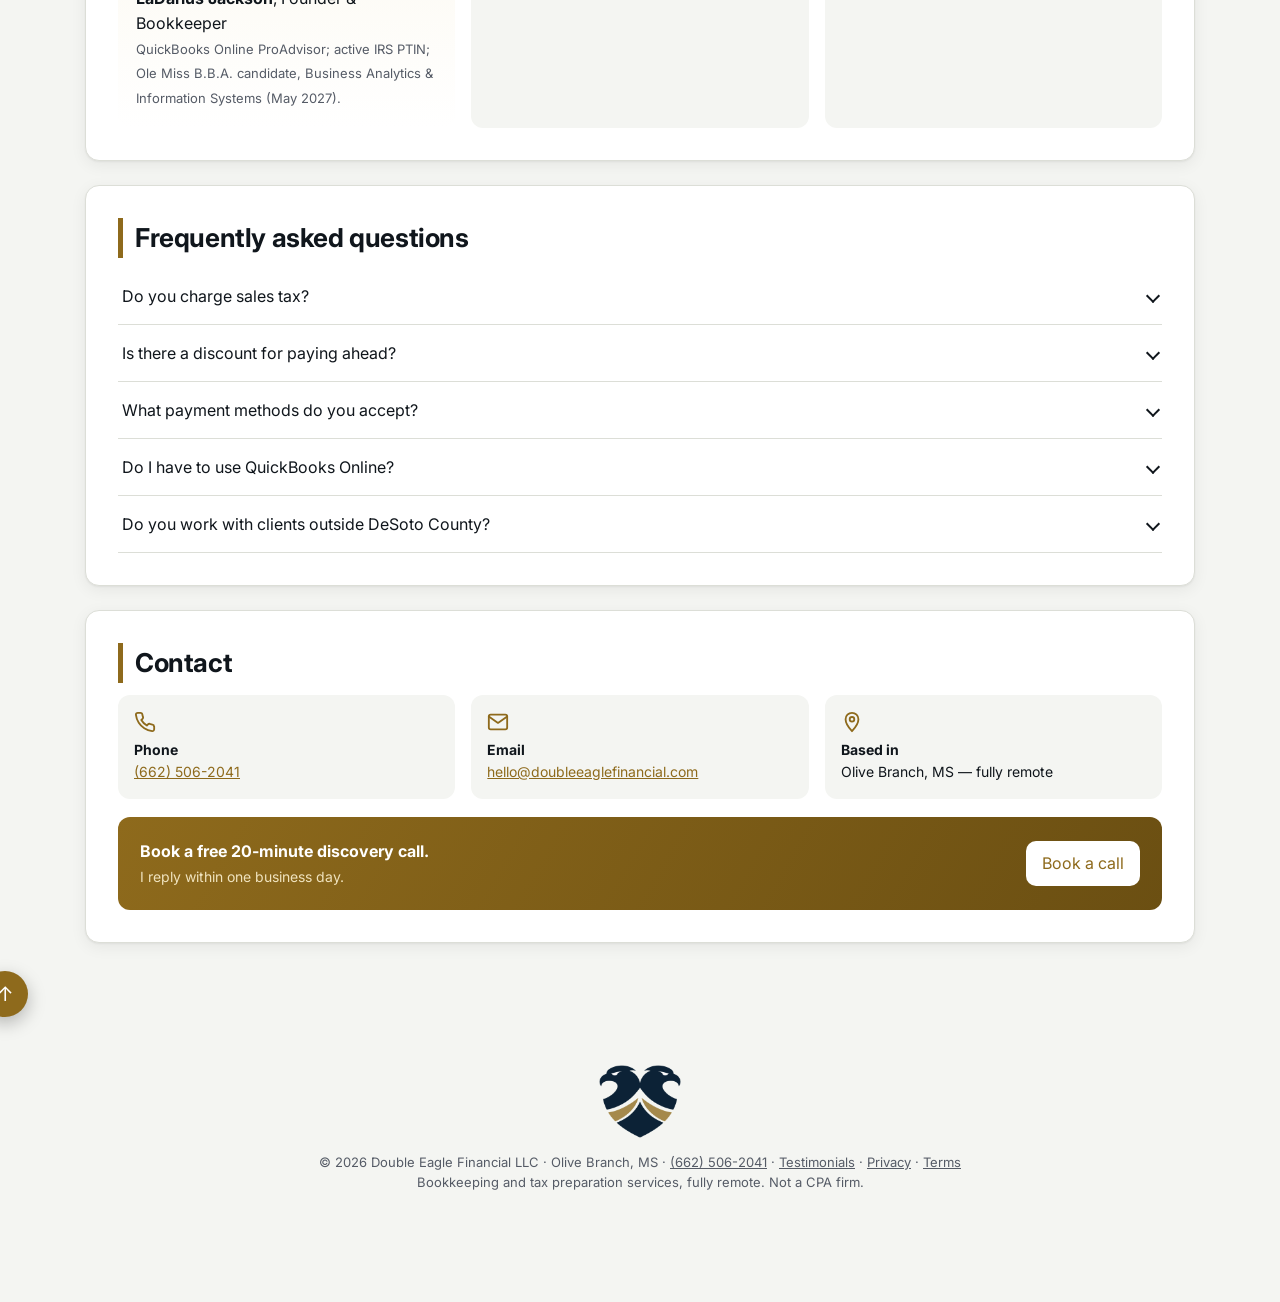
==== commit 278b5e19: "Production fixes: header, guarantee icon, add-ons, 20-min calls, sitemap, 404" ====
--- a/index.html
+++ b/index.html
@@ -50,7 +50,7 @@
 <section id="pricing"><h2>Pricing</h2>
 <p class="note">Flat monthly pricing for trade contractors, based on your average monthly transactions. No hourly billing, no long-term contract. Billed the month ahead.</p>
 <aside class="guarantee-callout" aria-label="Pricing guarantee">
-<svg class="guarantee-callout-icon" viewBox="0 0 24 24" aria-hidden="true" fill="none" stroke="currentColor" stroke-width="2" stroke-linecap="round" stroke-linejoin="round"><path d="M12 3 5 6v5c0 4.5 3 7.8 7 9 4-1.2 7-4.5 7-9V6l-7-3Z"/><path d="m9 12 2 2 4-4"/></svg>
+<svg class="guarantee-callout-icon" width="28" height="28" viewBox="0 0 24 24" aria-hidden="true" focusable="false" fill="none" stroke="currentColor" stroke-width="2" stroke-linecap="round" stroke-linejoin="round" style="width:28px;height:28px;max-width:28px;max-height:28px;flex:none;display:block"><path d="M12 3 5 6v5c0 4.5 3 7.8 7 9 4-1.2 7-4.5 7-9V6l-7-3Z"/><path d="m9 12 2 2 4-4"/></svg>
 <div>
 <p class="guarantee-callout-lead">Our guarantee: your books are done by the 5th of every month. If not, that month is free.</p>
 <p class="guarantee-callout-note">Applies when your bank feeds are connected and my questions are answered by the 2nd. Full terms are in your proposal.</p>
@@ -70,10 +70,10 @@
 <tr><td>Year-end package (optional)</td><td>$1,000&ndash;$3,000</td><td>December close, full-year review, 1099s for your subs, CPA-ready package.</td></tr></tbody></table></div>
 <h3 style="margin-top:22px">How it works</h3>
 <ol class="note" style="font-size:14px;line-height:1.7">
-<li><b>Book a free 15-minute call.</b> Tell me about your business.</li>
+<li><b>Book a free 20-minute call.</b> Tell me about your business.</li>
 <li><b>Send a QuickBooks invite or 3 months of statements.</b> You get a flat quote by email the same business day.</li>
 <li><b>We work together.</b> Catch-up first if needed, then monthly books done by the 5th.</li></ol>
-<p class="note">Not included: payroll, sales tax, tax returns or tax advice, forecasting. QuickBooks Online only.</p>
+<p class="note">Payroll and tax return prep are available as add-ons, quoted separately. Not included: sales tax filing, tax advice, or forecasting. QuickBooks Online only.</p>
 </section>
 <section id="testimonials"><h2>Testimonials</h2>
 <p class="note">Serving clients since March 23, 2023. <a href="/testimonials.html">Read all testimonials</a>.</p>
--- a/style.css
+++ b/style.css
@@ -6,16 +6,16 @@
 .skip{position:absolute;left:-999px;top:0;background:#fff;color:var(--ink);padding:8px 12px;z-index:100}.skip:focus{left:8px}
 :focus-visible{outline:3px solid #ffb703;outline-offset:2px}
 .banner{background:#fff3cd;border-bottom:1px solid #e0c96a;padding:7px 20px;font-size:13px;text-align:center;color:#4a3b00}
-header.site{position:sticky;top:0;z-index:50;background:rgba(16,22,28,.96);backdrop-filter:blur(8px);color:#fff;box-shadow:0 2px 10px #0003}
-.hbar{display:flex;align-items:center;justify-content:space-between;height:64px;gap:12px}
+header.site{position:sticky;top:0;z-index:50;background:rgba(16,22,28,.96);backdrop-filter:blur(8px);color:#fff;box-shadow:0 2px 10px #0003;overflow:visible}
+.hbar{display:flex;align-items:center;justify-content:space-between;height:64px;min-height:64px;gap:12px;overflow:visible;flex-wrap:nowrap}
 .logo{display:inline-flex;align-items:center;gap:10px;flex-shrink:0;white-space:nowrap;font-weight:800;font-size:20px;color:#fff;text-decoration:none;letter-spacing:-.3px}.logo span{color:#C9A24A}.logo small{font-weight:500;font-size:13px;color:#bbb;margin-left:6px}
-.logo-mark{display:inline-flex;align-items:center;justify-content:center;flex:none;width:40px;height:40px;padding:3px;background:#fff;border-radius:8px}
+.logo-mark{display:inline-flex;align-items:center;justify-content:center;flex:none;width:40px;height:40px;min-width:40px;min-height:40px;padding:3px;background:#fff;border-radius:8px;overflow:hidden}
 .logo-mark img{display:block;width:34px;height:auto}
 .foot-mark{display:flex;justify-content:center;margin:0 0 14px}
 .foot-mark img{display:block;width:82px;height:auto}
 [data-theme=dark] .foot-mark img{background:#fff;border-radius:14px;padding:10px;box-sizing:content-box}
 
-nav{display:flex;align-items:center;gap:4px}nav a{color:#e9e9ea;text-decoration:none;font-size:14px;font-weight:500;padding:8px 10px;border-radius:8px}nav a:hover{background:#ffffff14;color:#fff}
+nav{display:flex;align-items:center;gap:2px;flex-wrap:nowrap}nav a{color:#e9e9ea;text-decoration:none;font-size:13px;font-weight:500;padding:8px 7px;border-radius:8px;white-space:nowrap}nav a:hover{background:#ffffff14;color:#fff}
 nav a.nav-cta{background:var(--red);color:#fff;margin-left:6px}nav a.nav-cta:hover{background:var(--red-d)}
 .burger{display:none;background:none;border:0;padding:10px;cursor:pointer}.burger span{display:block;width:22px;height:2px;background:#fff;margin:5px 0;border-radius:2px}
 .hero{background:radial-gradient(circle at 85% 20%,#8E6A1C55,transparent 45%),linear-gradient(120deg,#111317 50%,#4A3A12);color:#fff;padding:72px 0 64px}
@@ -76,15 +76,18 @@
 .to-top{position:fixed;right:18px;bottom:18px;width:46px;height:46px;border-radius:50%;font-size:20px;padding:0;opacity:0;pointer-events:none;transition:opacity .2s;box-shadow:0 6px 18px #0004;z-index:40}.to-top.show{opacity:1;pointer-events:auto}
 footer{text-align:center;font-size:13px;color:var(--mut);padding:28px 20px}
 #bill{display:none;border:2px solid var(--red)}
-@media (max-width:900px){
+@media (max-width:1199px){
  .burger{display:block}
  nav:not(.always){display:none;position:absolute;top:64px;left:0;right:0;background:#10161C;flex-direction:column;align-items:stretch;padding:8px 16px 16px;box-shadow:0 8px 20px #0005}
- nav.open{display:flex}nav:not(.always) a{padding:12px;border-bottom:1px solid #ffffff10}nav a.nav-cta{margin:8px 0 0;text-align:center}
+ nav.open{display:flex}nav:not(.always) a{padding:12px;border-bottom:1px solid #ffffff10;white-space:normal}nav a.nav-cta{margin:8px 0 0;text-align:center}
+ .theme-tg{margin-right:4px}
+}
+@media (max-width:900px){
  .hero-in{grid-template-columns:1fr}.hero-card{display:none}.hero{padding:48px 0}
 }
 @media (max-width:600px){
  section{padding:20px;margin:16px 0}main{padding:12px}h2{font-size:22px}
- .hero p{font-size:16px}.logo{font-size:16px;gap:8px}.logo-mark{width:32px;height:32px}.logo-mark img{width:26px}.logo small{display:none}
+ .hero p{font-size:16px}.logo{font-size:16px;gap:8px}.logo-mark{width:32px;height:32px;min-width:32px;min-height:32px}.logo-mark img{width:26px}.logo small{display:none}
  #cartTable thead{display:none}#cartTable tr{display:grid;grid-template-columns:1fr auto;gap:2px 10px;padding:10px 0;border-bottom:1px solid var(--line)}#cartTable td{border:0;padding:3px 0}
  #cartTable tr.tot{grid-template-columns:1fr auto}
 }
@@ -186,7 +189,7 @@
 [data-theme=dark] input,[data-theme=dark] select{background:#0C1116;color:var(--ink);border-color:#3a3f47}[data-theme=dark] tbody tr:hover{background:#1d2127}
 [data-theme=dark] .tot td{background:#241D0E}[data-theme=dark] .tag{background:#2a2e35;color:#d5d8dd}[data-theme=dark] .card .cat{background:#33280F;color:#E3C478}
 [data-theme=dark] .toggle .tg.on{background:#eceef1;color:#10161C}[data-theme=dark] .step .num,[data-theme=dark] .quote:before{color:#3A3018}
-[data-theme=dark] .banner{background:#3a3000;color:#ffe9a0;border-color:#5a4a00}[data-theme=dark] a{color:#D9B45A}[data-theme=dark] .btn{color:#fff}[data-theme=dark] .btn-light{color:var(--red)}
+[data-theme=dark] .banner{background:#3a3000;color:#ffe9a0;border-color:#5a4a00}[data-theme=dark] a{color:#D9B45A}[data-theme=dark] .logo{color:#fff}[data-theme=dark] .logo span{color:#C9A24A}[data-theme=dark] nav a{color:#e9e9ea}[data-theme=dark] nav a:hover{color:#fff}[data-theme=dark] nav a.nav-cta{color:#fff}[data-theme=dark] .btn{color:#fff}[data-theme=dark] .btn-light{color:var(--red)}
 @media (max-width:900px){.bento{grid-template-columns:1fr 1fr}.calc{grid-template-columns:1fr}.theme-tg{margin-right:4px}}
 @media (max-width:600px){.bento{grid-template-columns:1fr}.bx-big,.bx-wide{grid-column:auto;grid-row:auto}.sticky-cta span{font-size:12px}.sticky-cta{gap:8px;padding-left:14px;width:calc(100vw - 24px);justify-content:space-between}.mq-label{display:none}.tl-line{display:none}}
 @media (prefers-reduced-motion:reduce){.fx .mq-row,.fx .plan.pop{animation:none!important}}
@@ -249,7 +252,12 @@
 [data-theme=dark] .checklist li,[data-theme=dark] .info{background:#121920}
 
 .guarantee-callout{display:flex;gap:14px;align-items:flex-start;margin:16px 0 8px;padding:18px 20px;background:#FBF6E9;border:1.5px solid #DCC58A;border-left:5px solid var(--red);border-radius:12px}
-.guarantee-callout-icon{flex:none;width:32px;height:32px;color:var(--red);margin-top:1px}
+.guarantee-callout > div{min-width:0;flex:1}
+.guarantee-callout svg,
+.guarantee-callout-icon,
+svg.guarantee-callout-icon{width:28px !important;height:28px !important;max-width:28px !important;max-height:28px !important;min-width:28px !important;min-height:28px !important;flex:0 0 28px !important;display:block !important;overflow:visible;align-self:flex-start;box-sizing:content-box;color:var(--red);margin-top:1px}
 .guarantee-callout-lead{margin:0;font-size:18px;font-weight:800;line-height:1.35;letter-spacing:-.2px;color:var(--ink)}
 .guarantee-callout-note{margin:8px 0 0;font-size:13px;color:var(--mut);font-weight:500;line-height:1.5}
 [data-theme=dark] .guarantee-callout{background:#241D0E;border-color:#6B4F12;border-left-color:var(--red)}
+[data-theme=dark] .guarantee-callout svg,
+[data-theme=dark] .guarantee-callout-icon{color:var(--red)}
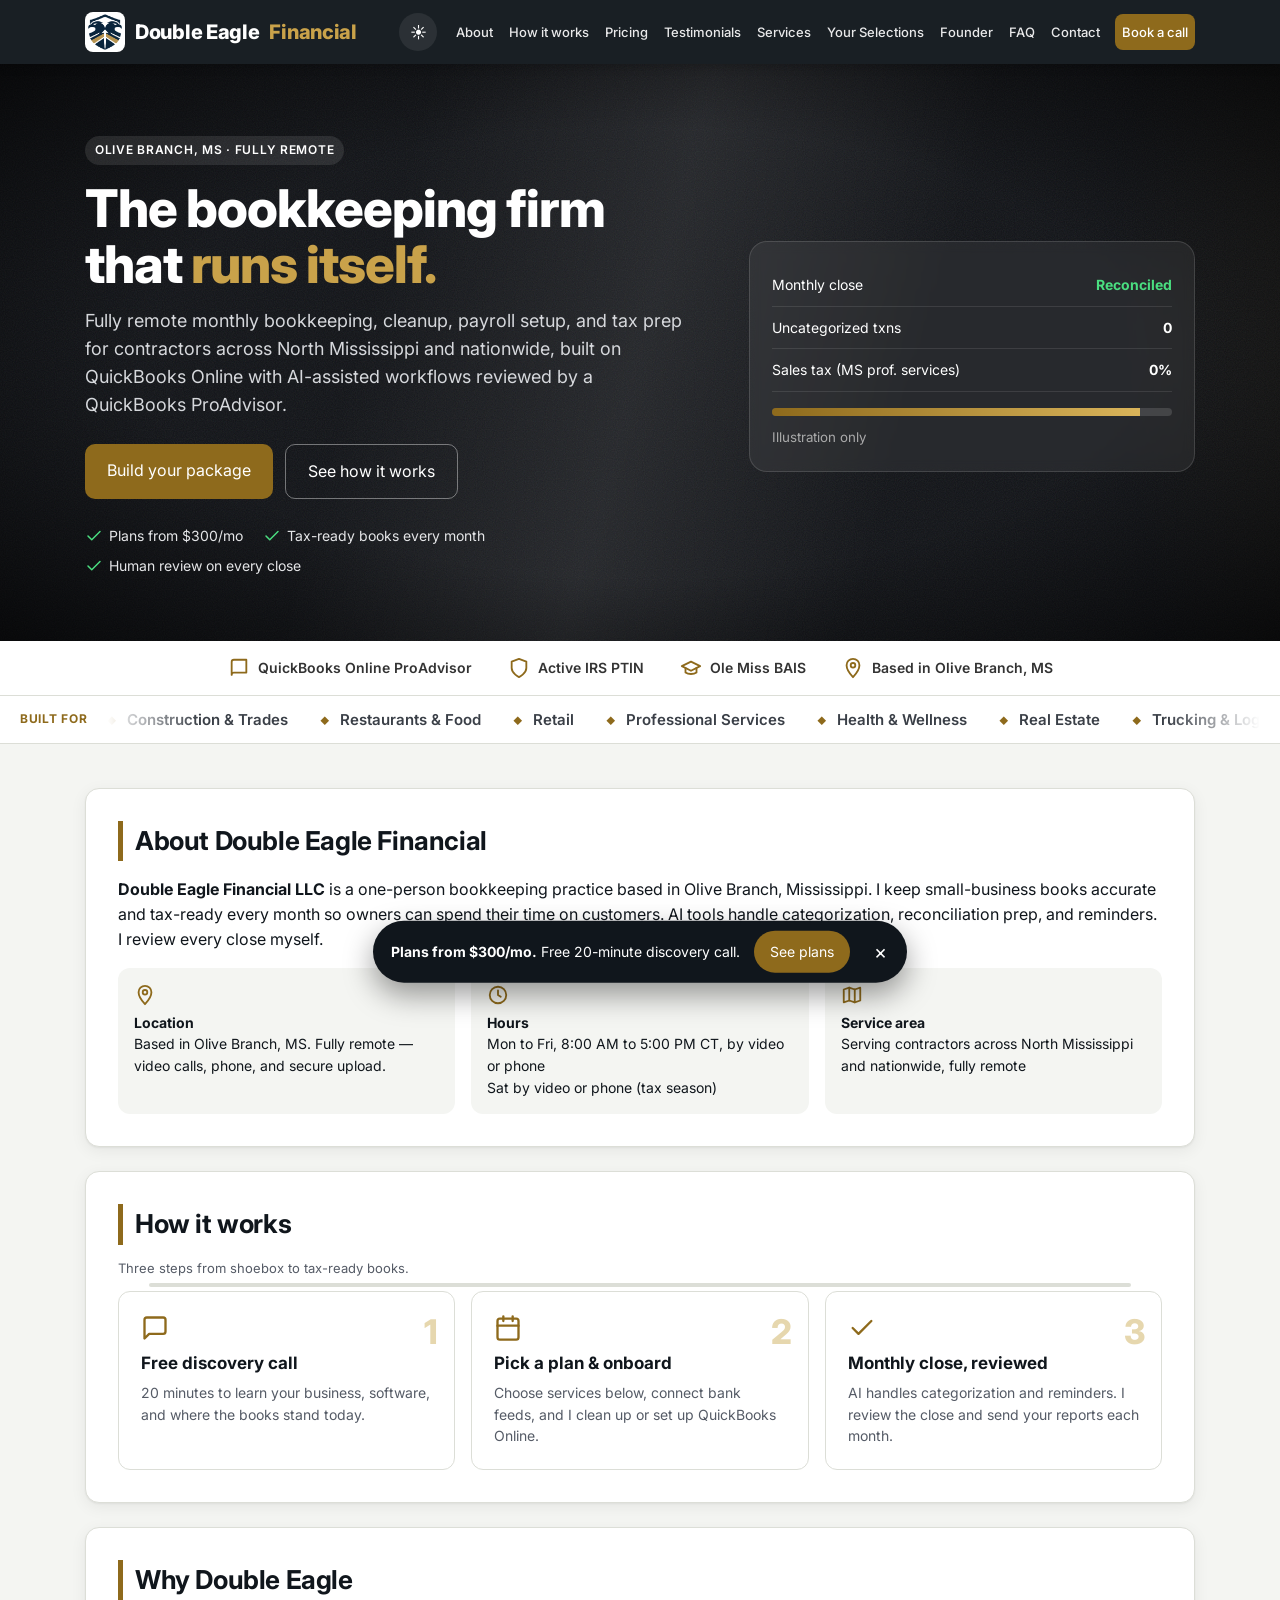
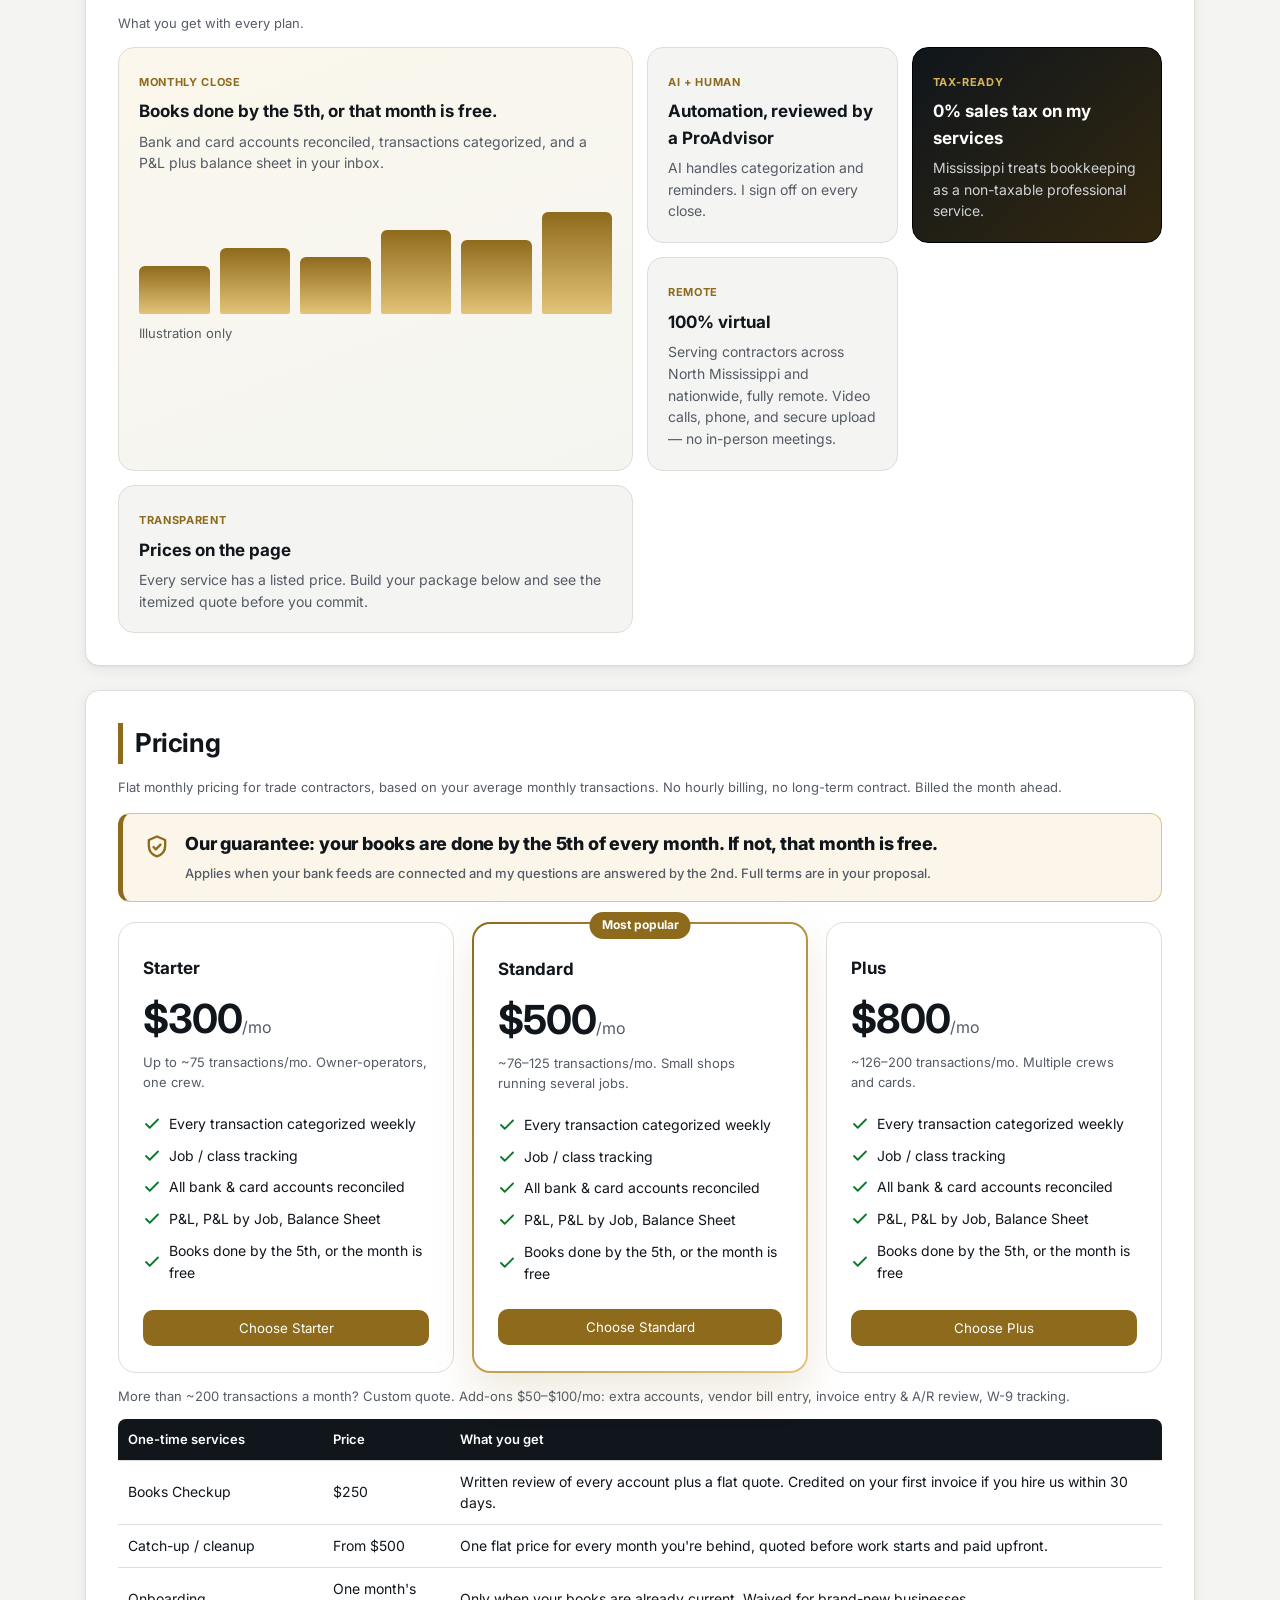
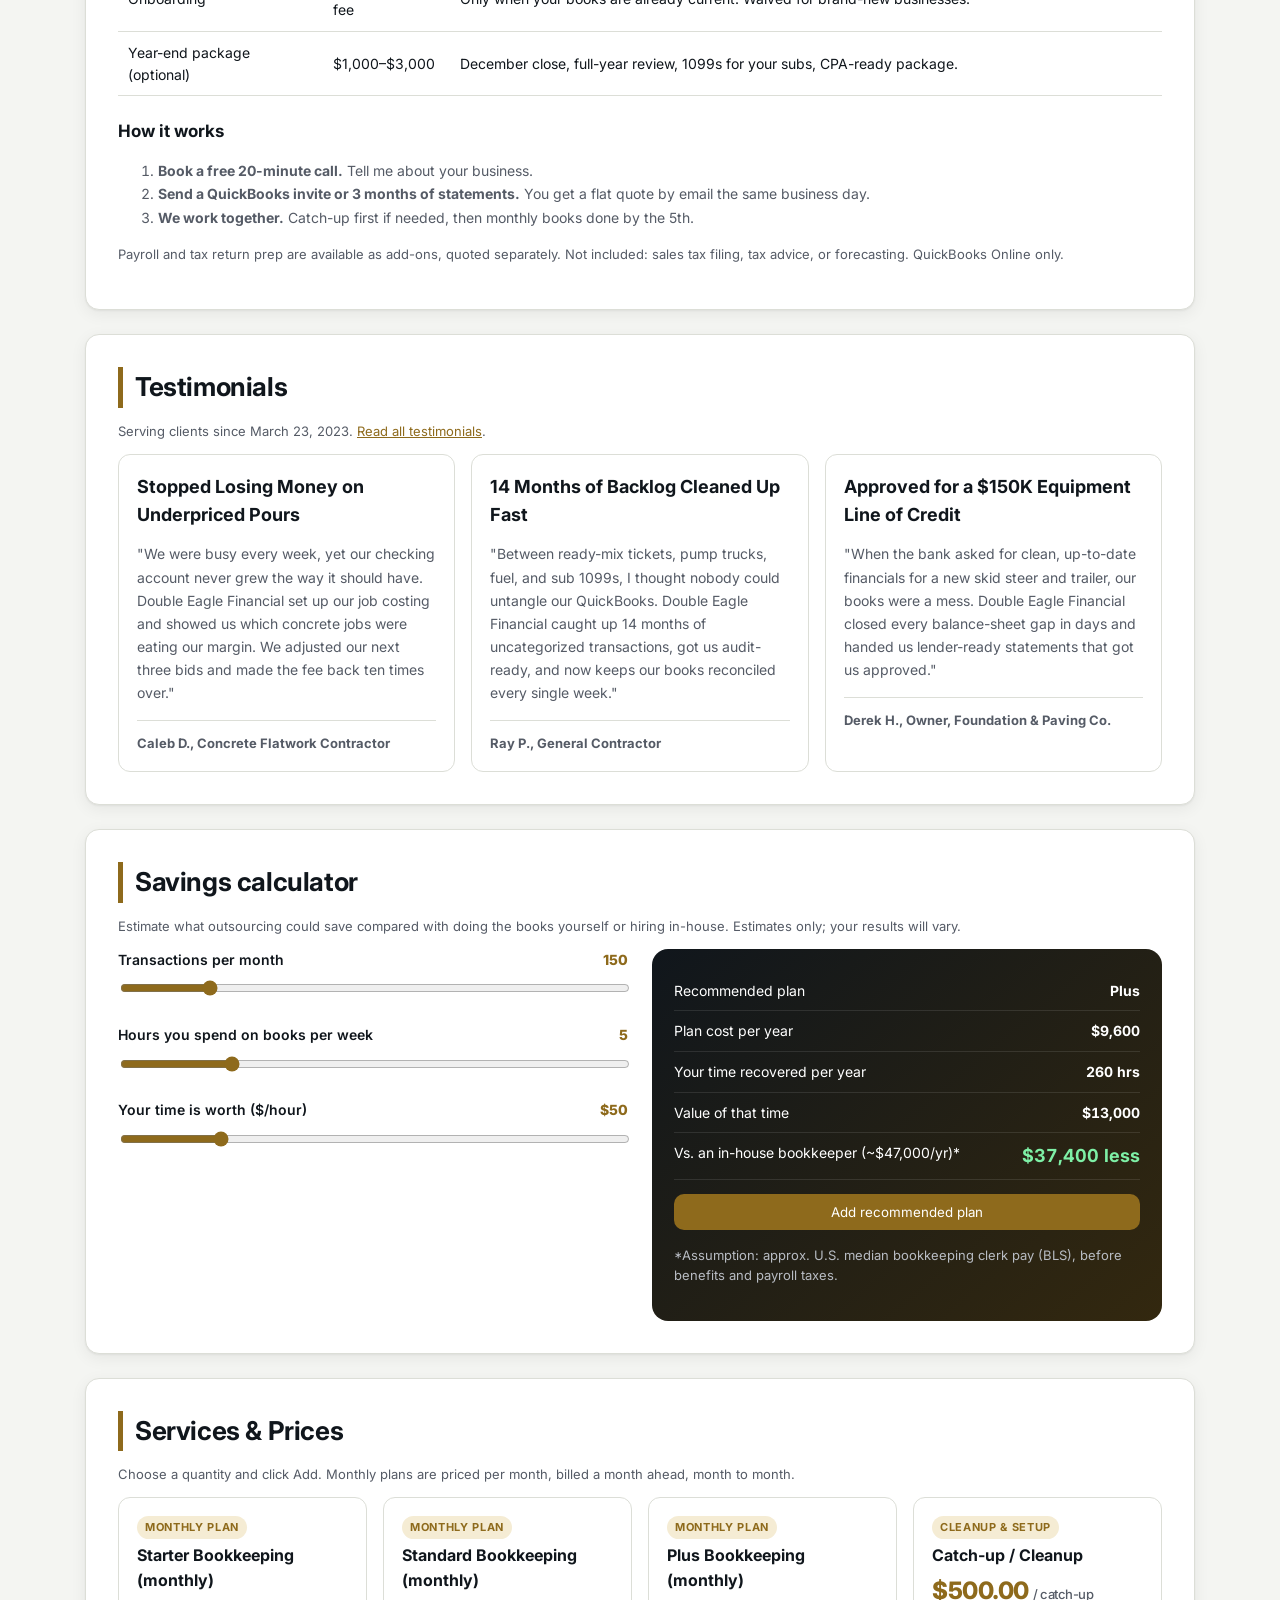
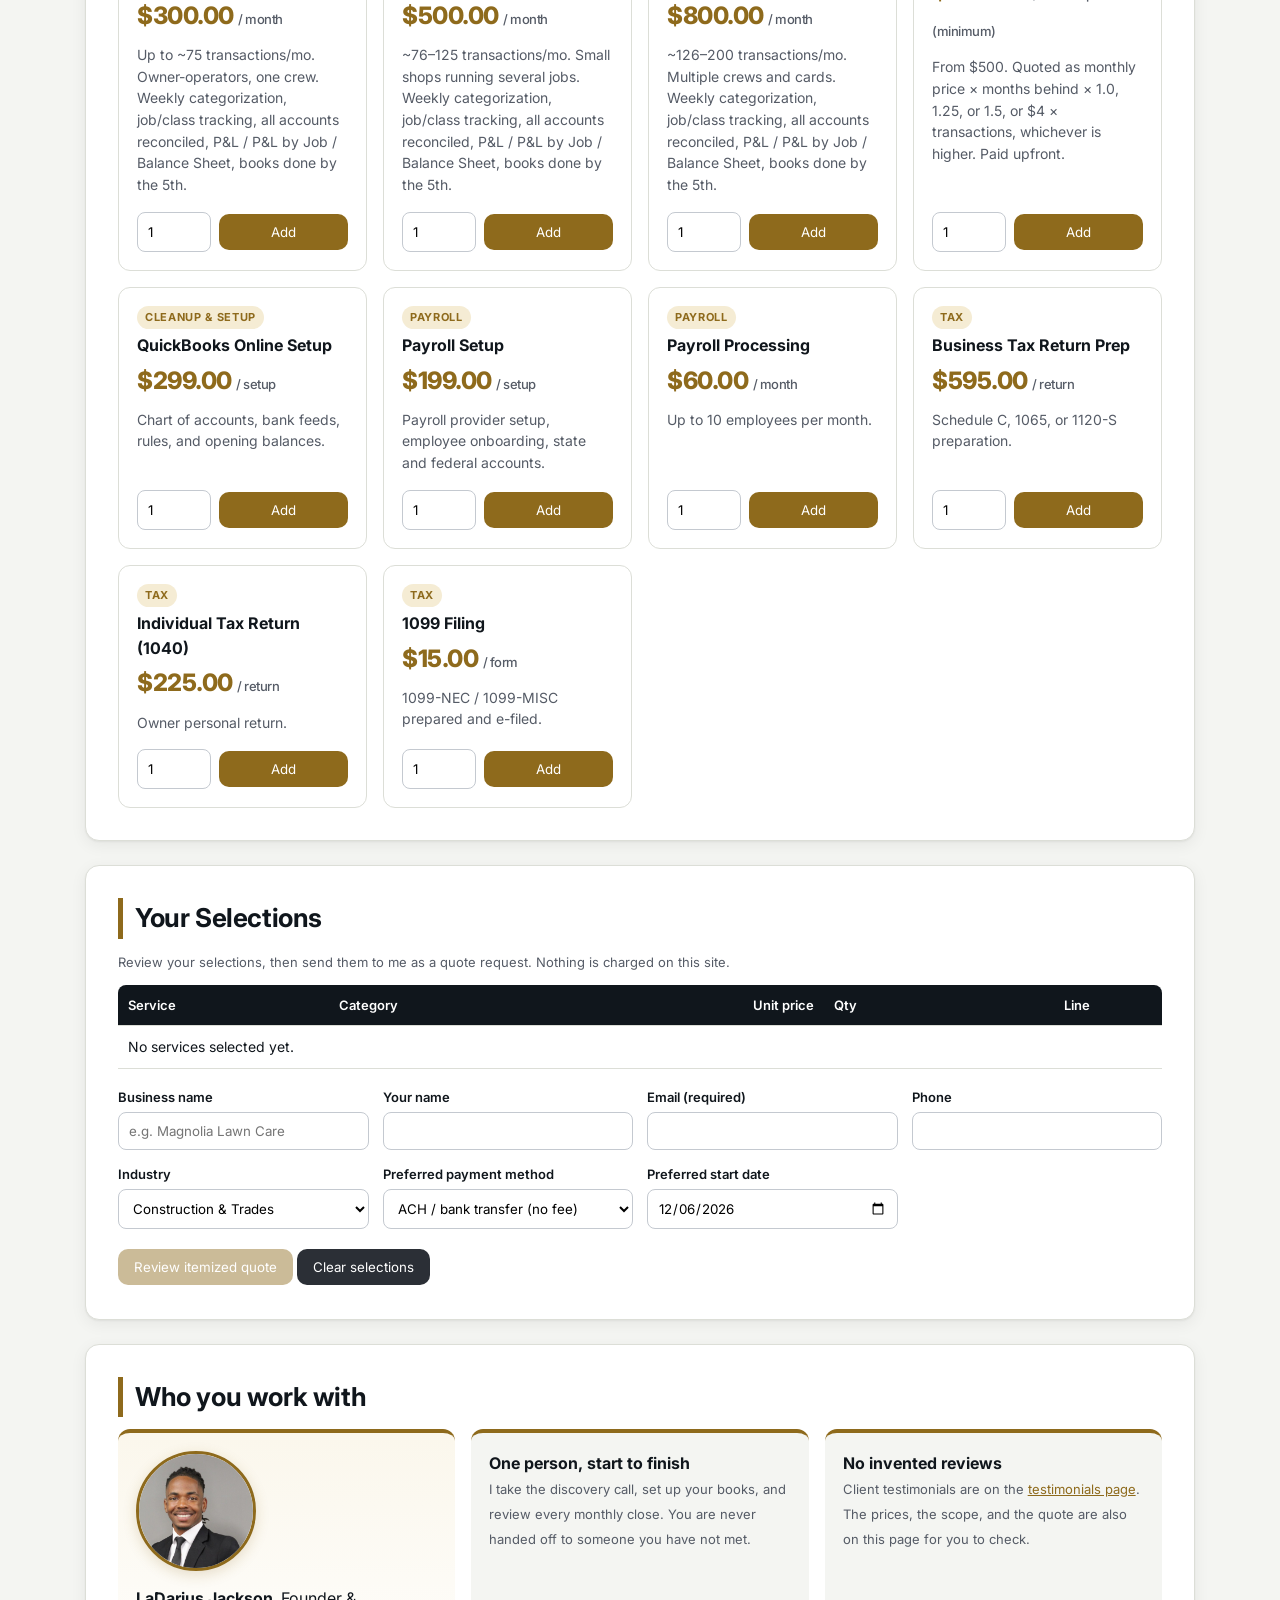
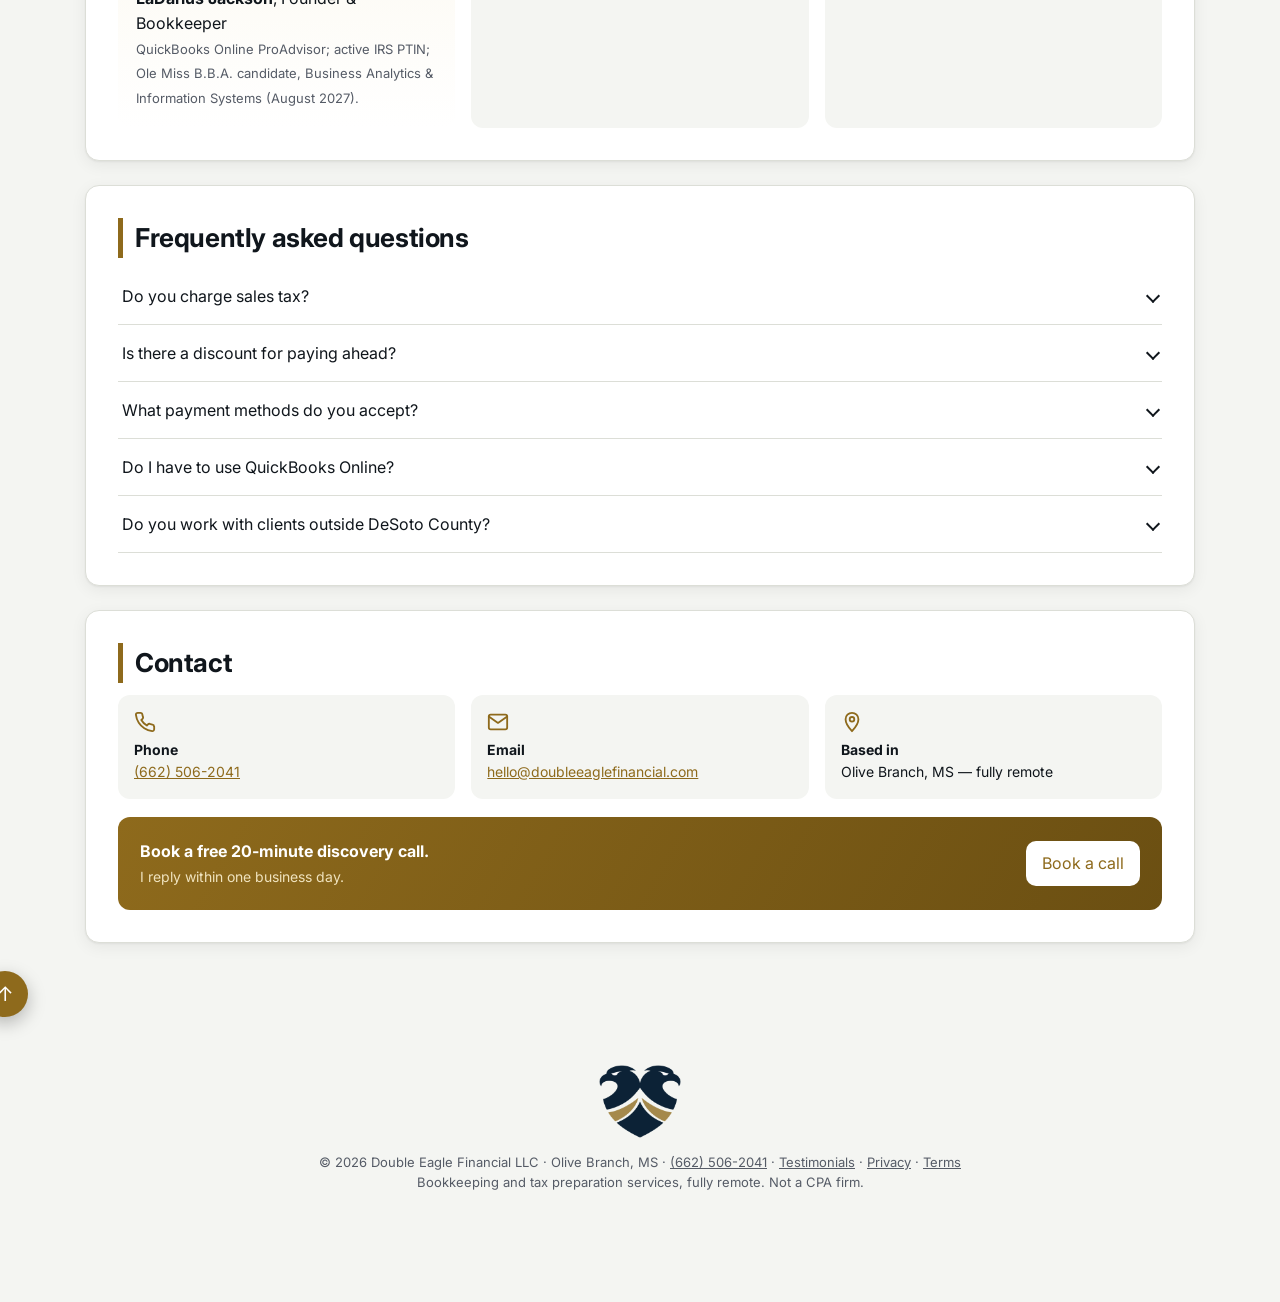
==== commit 1a5eebb0: "Graduation date: August 2027" ====
--- a/index.html
+++ b/index.html
@@ -125,7 +125,7 @@
 <p class="note">Sending this shares your selections and contact details with me so I can reply. See the <a href="/privacy.html">privacy policy</a>.</p>
 <button id="print">Print / Save as PDF</button> <button id="complete">Send quote request</button> <button class="sec" id="edit">Back to edit</button> <span id="sendMsg" class="ok" role="status" aria-live="polite"></span></section>
 <section id="team"><h2>Who you work with</h2><div class="staff">
-<div class="founder"><img src="/assets/img/founder.jpg" alt="LaDarius Jackson headshot" class="headshot" width="120" height="120"><br><b>LaDarius Jackson</b>, Founder &amp; Bookkeeper<br><span class="note">QuickBooks Online ProAdvisor; active IRS PTIN; Ole Miss B.B.A. candidate, Business Analytics &amp; Information Systems (May 2027).</span></div>
+<div class="founder"><img src="/assets/img/founder.jpg" alt="LaDarius Jackson headshot" class="headshot" width="120" height="120"><br><b>LaDarius Jackson</b>, Founder &amp; Bookkeeper<br><span class="note">QuickBooks Online ProAdvisor; active IRS PTIN; Ole Miss B.B.A. candidate, Business Analytics &amp; Information Systems (August 2027).</span></div>
 <div><b>One person, start to finish</b><br><span class="note">I take the discovery call, set up your books, and review every monthly close. You are never handed off to someone you have not met.</span></div>
 <div><b>No invented reviews</b><br><span class="note">Client testimonials are on the <a href="/testimonials.html">testimonials page</a>. The prices, the scope, and the quote are also on this page for you to check.</span></div></div></section>
 <section id="faq"><h2>Frequently asked questions</h2><div class="faq"><div class="faq-item"><h3><button class="faq-q" aria-expanded="false" aria-controls="fa0">Do you charge sales tax?<span class="chev" aria-hidden="true"></span></button></h3><div class="faq-a" id="fa0" hidden><p>No. Accounting, bookkeeping, payroll, and tax services are non-taxable professional services in Mississippi (35 Miss. Code R. 4-05-06-202).</p></div></div><div class="faq-item"><h3><button class="faq-q" aria-expanded="false" aria-controls="fa1">Is there a discount for paying ahead?<span class="chev" aria-hidden="true"></span></button></h3><div class="faq-a" id="fa1" hidden><p>No. Plans are month to month and billed a month ahead. There is no prepay discount and no long-term contract. Cancel with 30 days' notice.</p></div></div><div class="faq-item"><h3><button class="faq-q" aria-expanded="false" aria-controls="fa2">What payment methods do you accept?<span class="chev" aria-hidden="true"></span></button></h3><div class="faq-a" id="fa2" hidden><p>ACH / bank transfer with no fee, or credit/debit card with a 3% processing fee.</p></div></div><div class="faq-item"><h3><button class="faq-q" aria-expanded="false" aria-controls="fa3">Do I have to use QuickBooks Online?<span class="chev" aria-hidden="true"></span></button></h3><div class="faq-a" id="fa3" hidden><p>I build on QuickBooks Online. If you use something else, the setup service can migrate you.</p></div></div><div class="faq-item"><h3><button class="faq-q" aria-expanded="false" aria-controls="fa4">Do you work with clients outside DeSoto County?<span class="chev" aria-hidden="true"></span></button></h3><div class="faq-a" id="fa4" hidden><p>Yes. The practice is 100% virtual — video calls, phone, and secure upload. I serve contractors across North Mississippi and nationwide, fully remote. There are no in-person meetings.</p></div></div></div></section>
